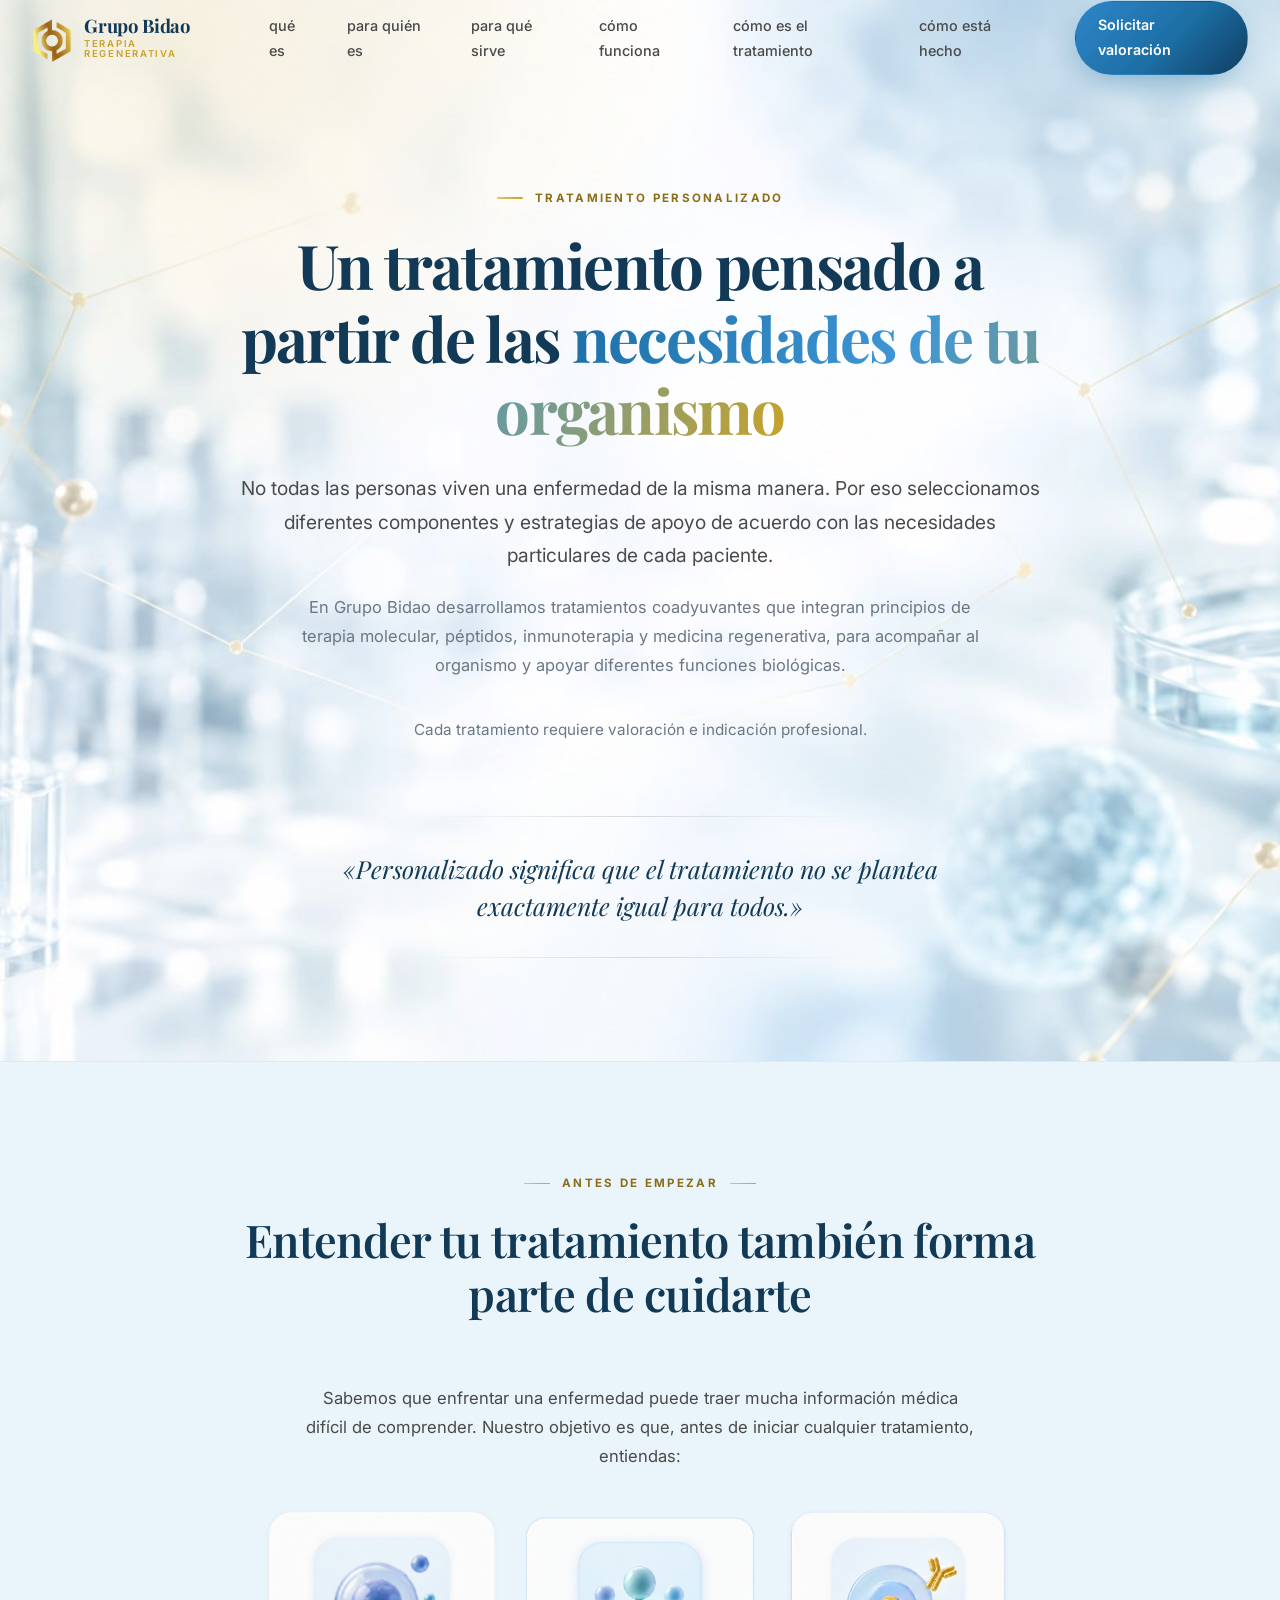
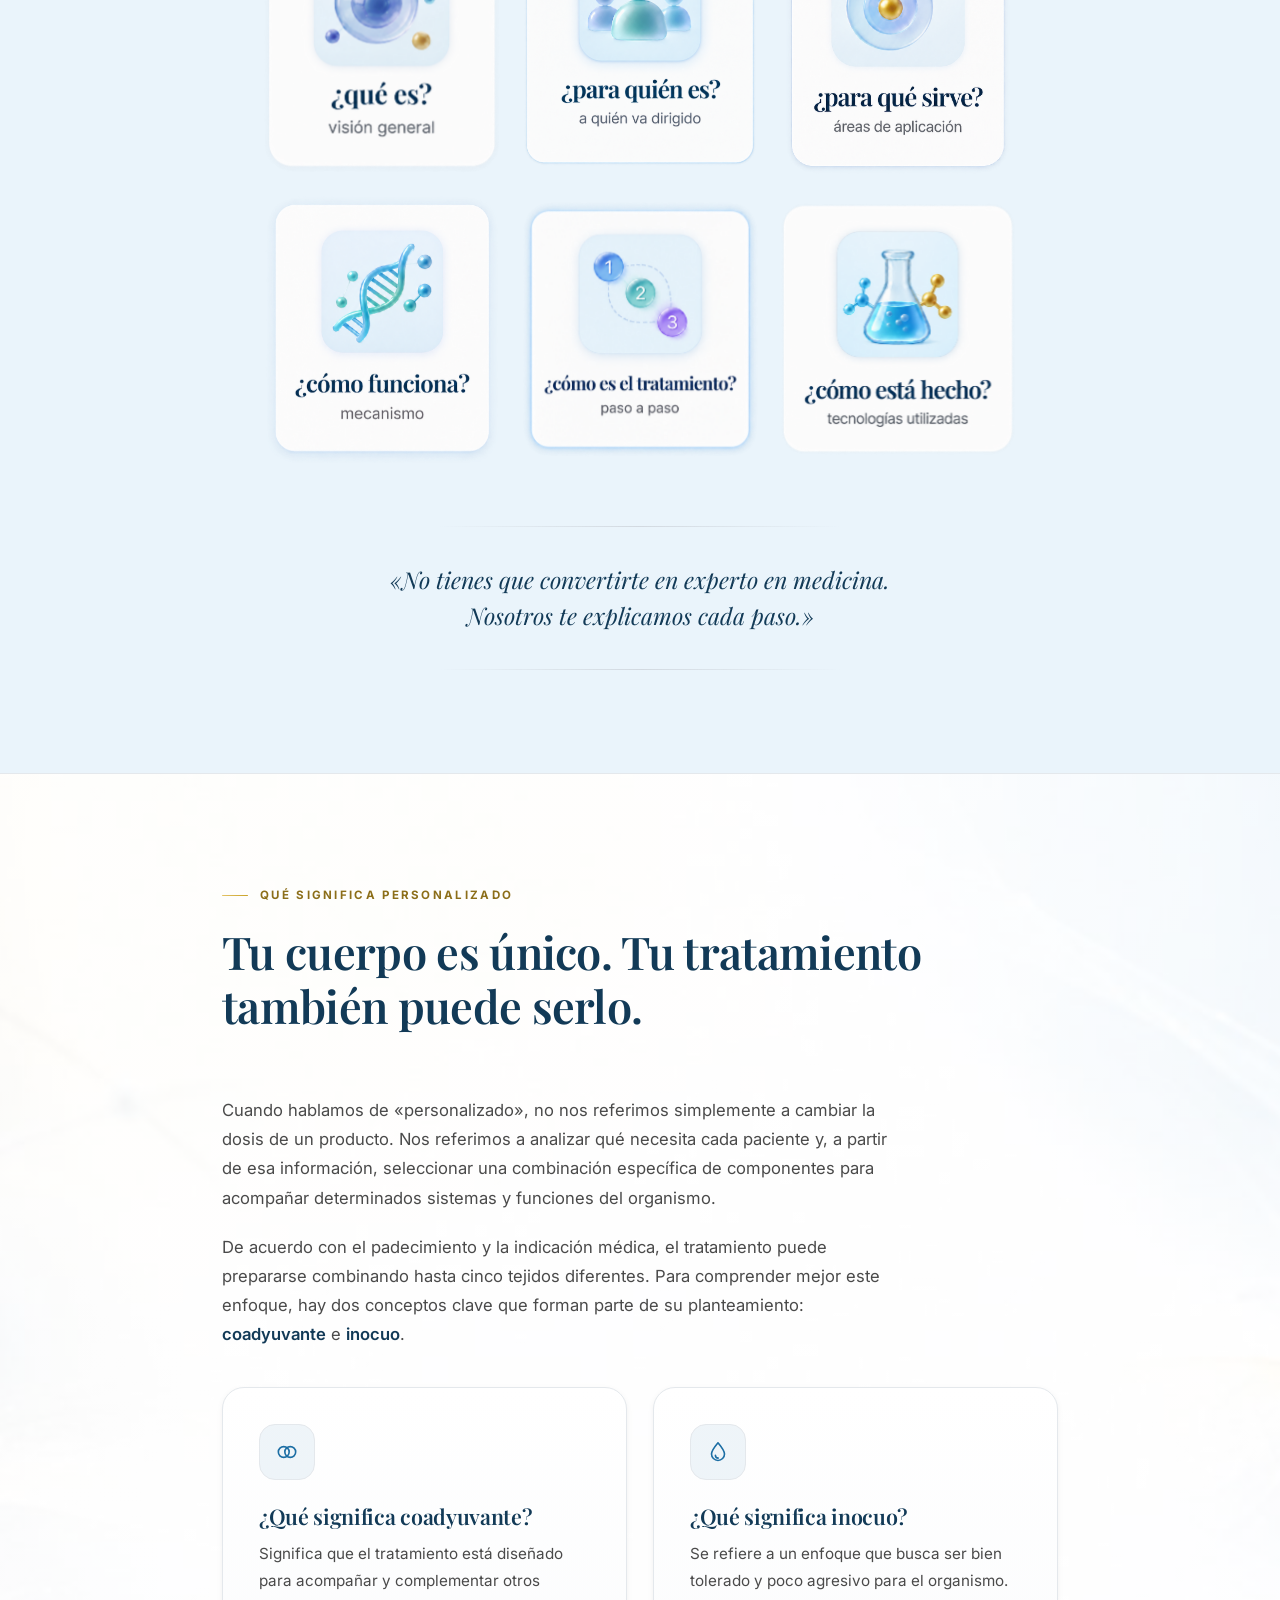
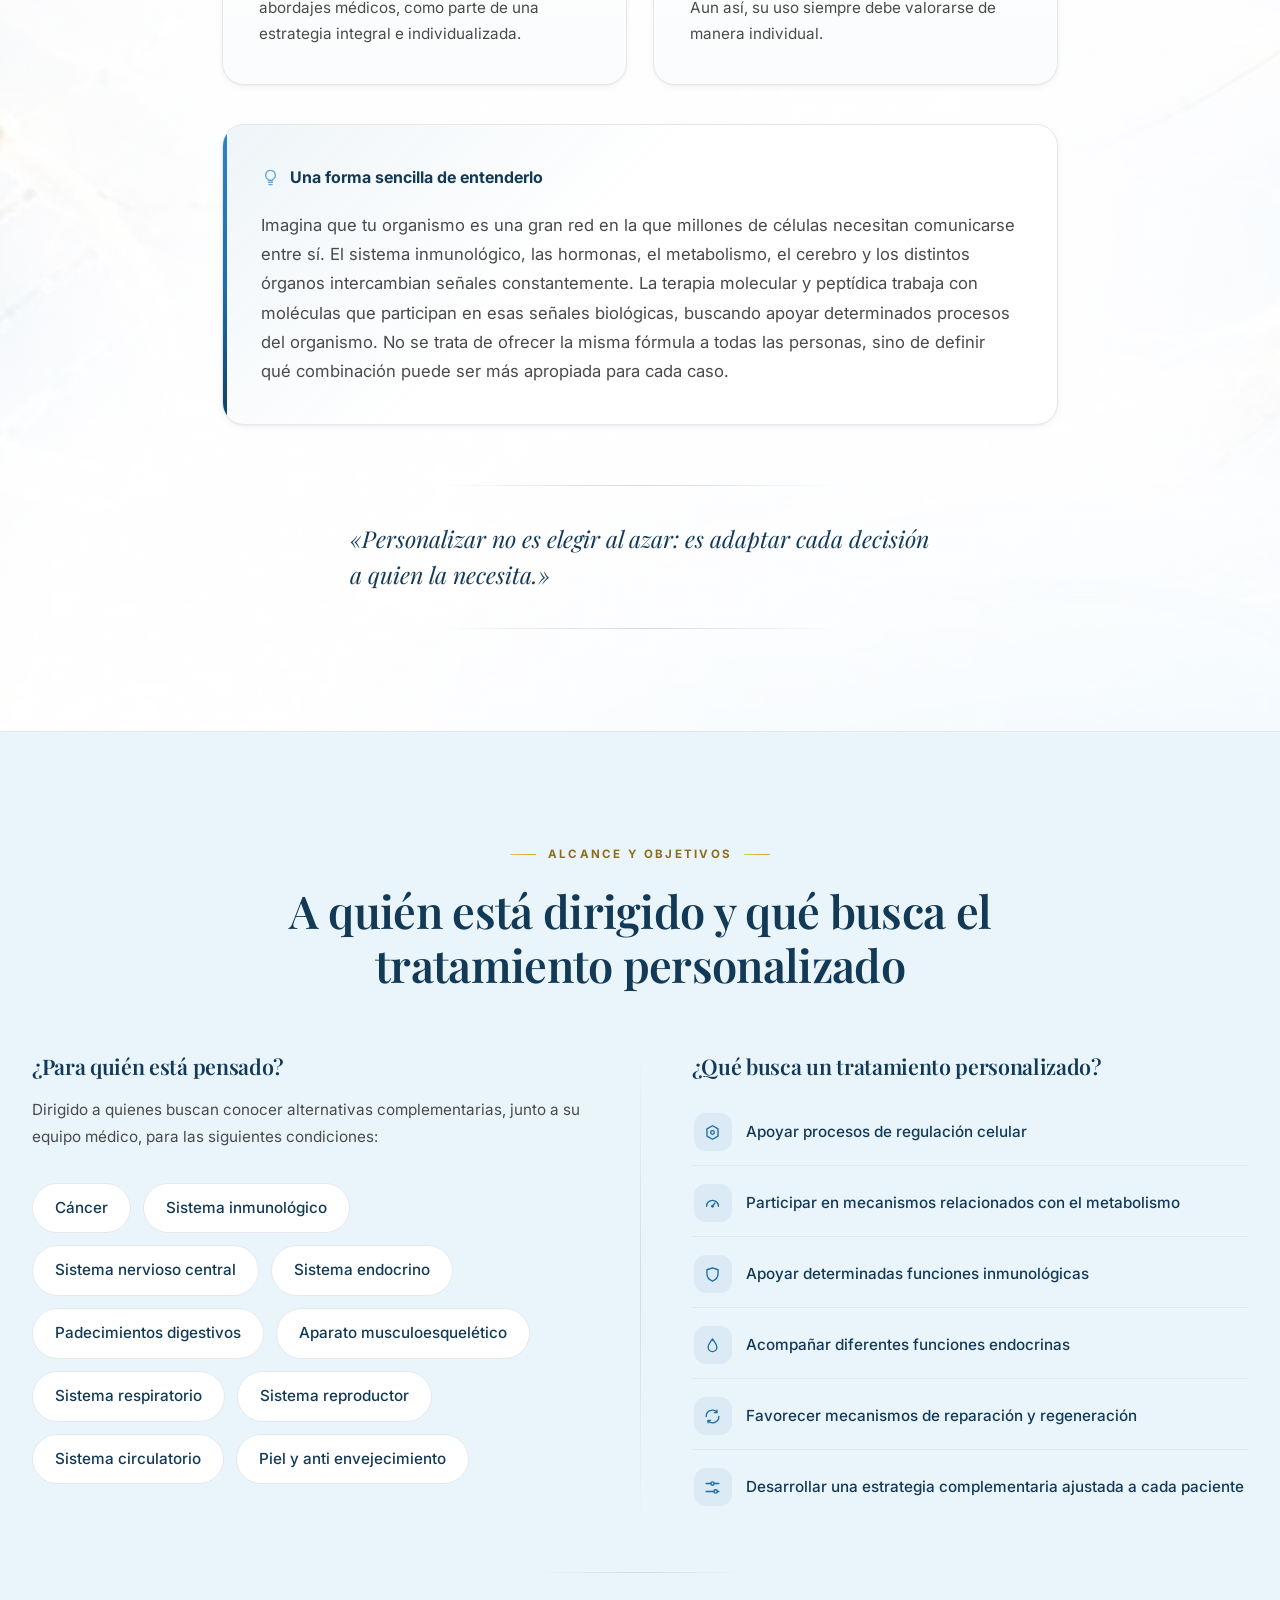
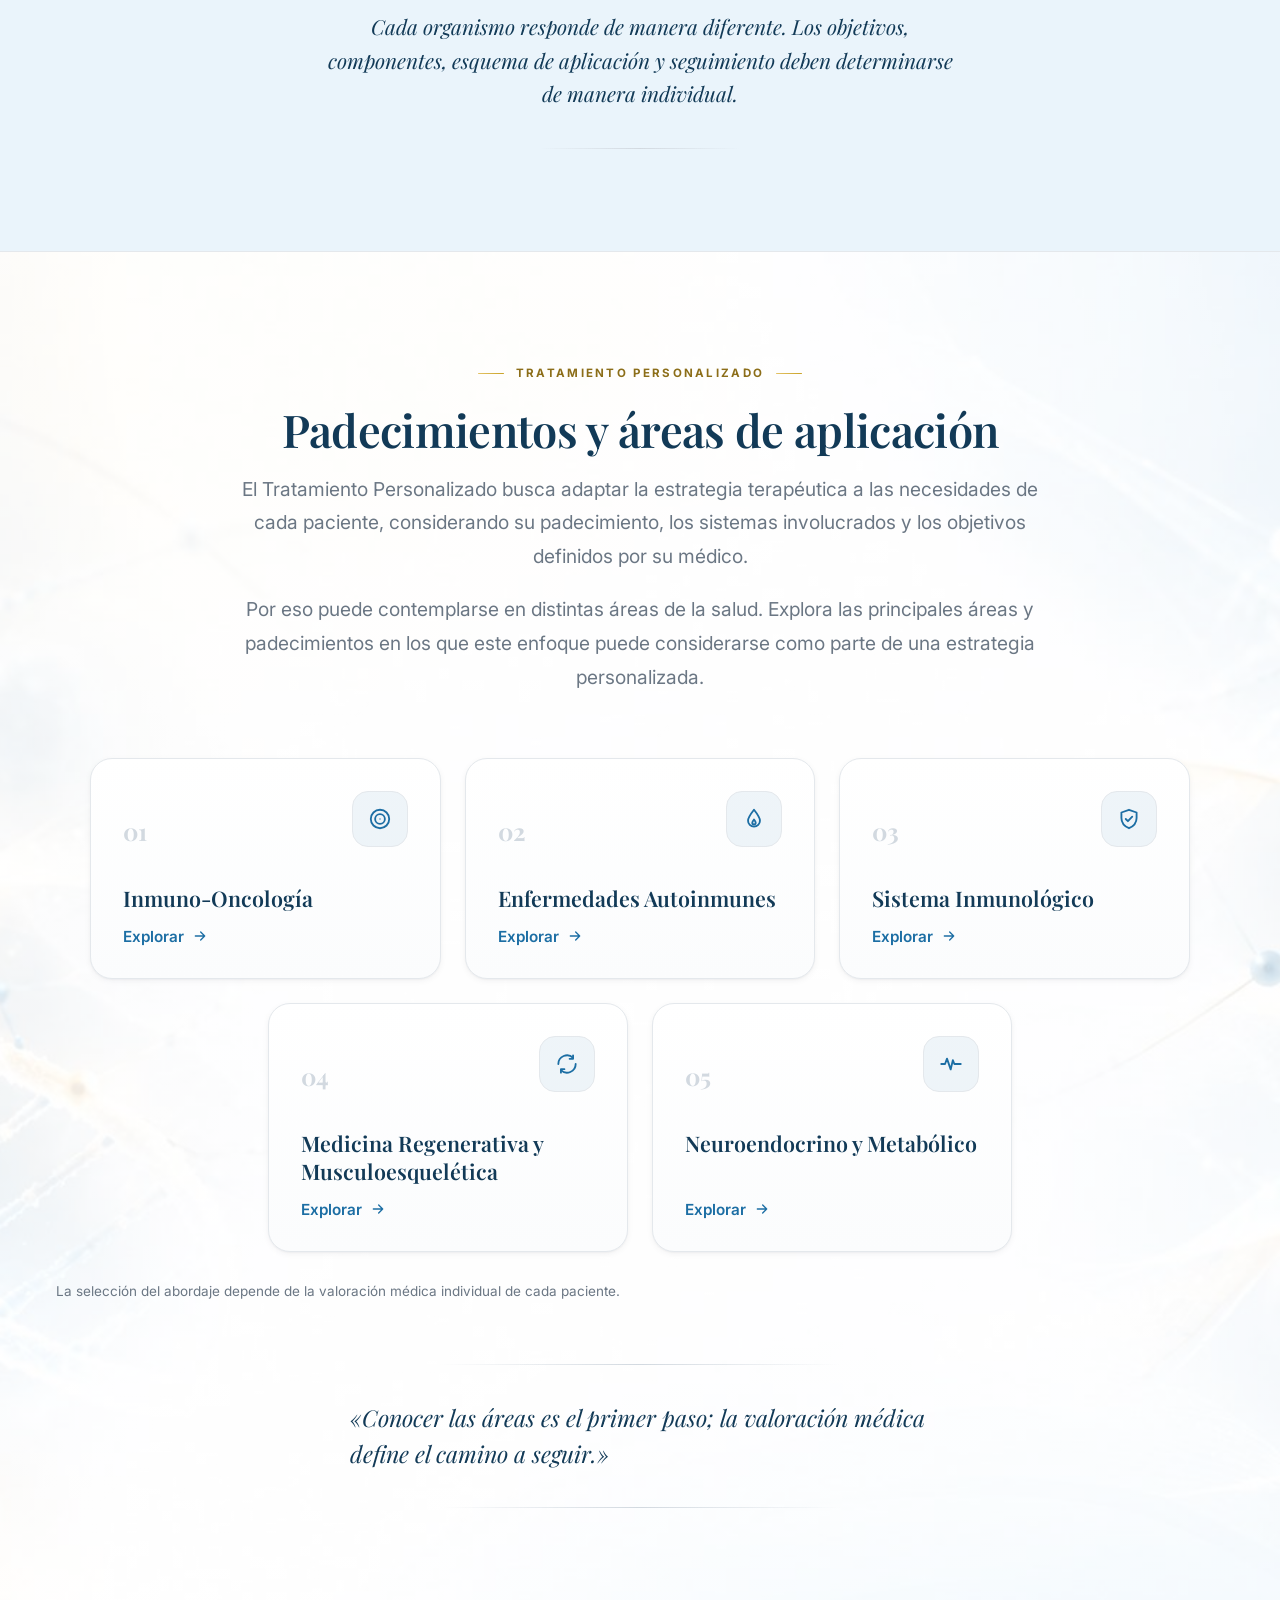
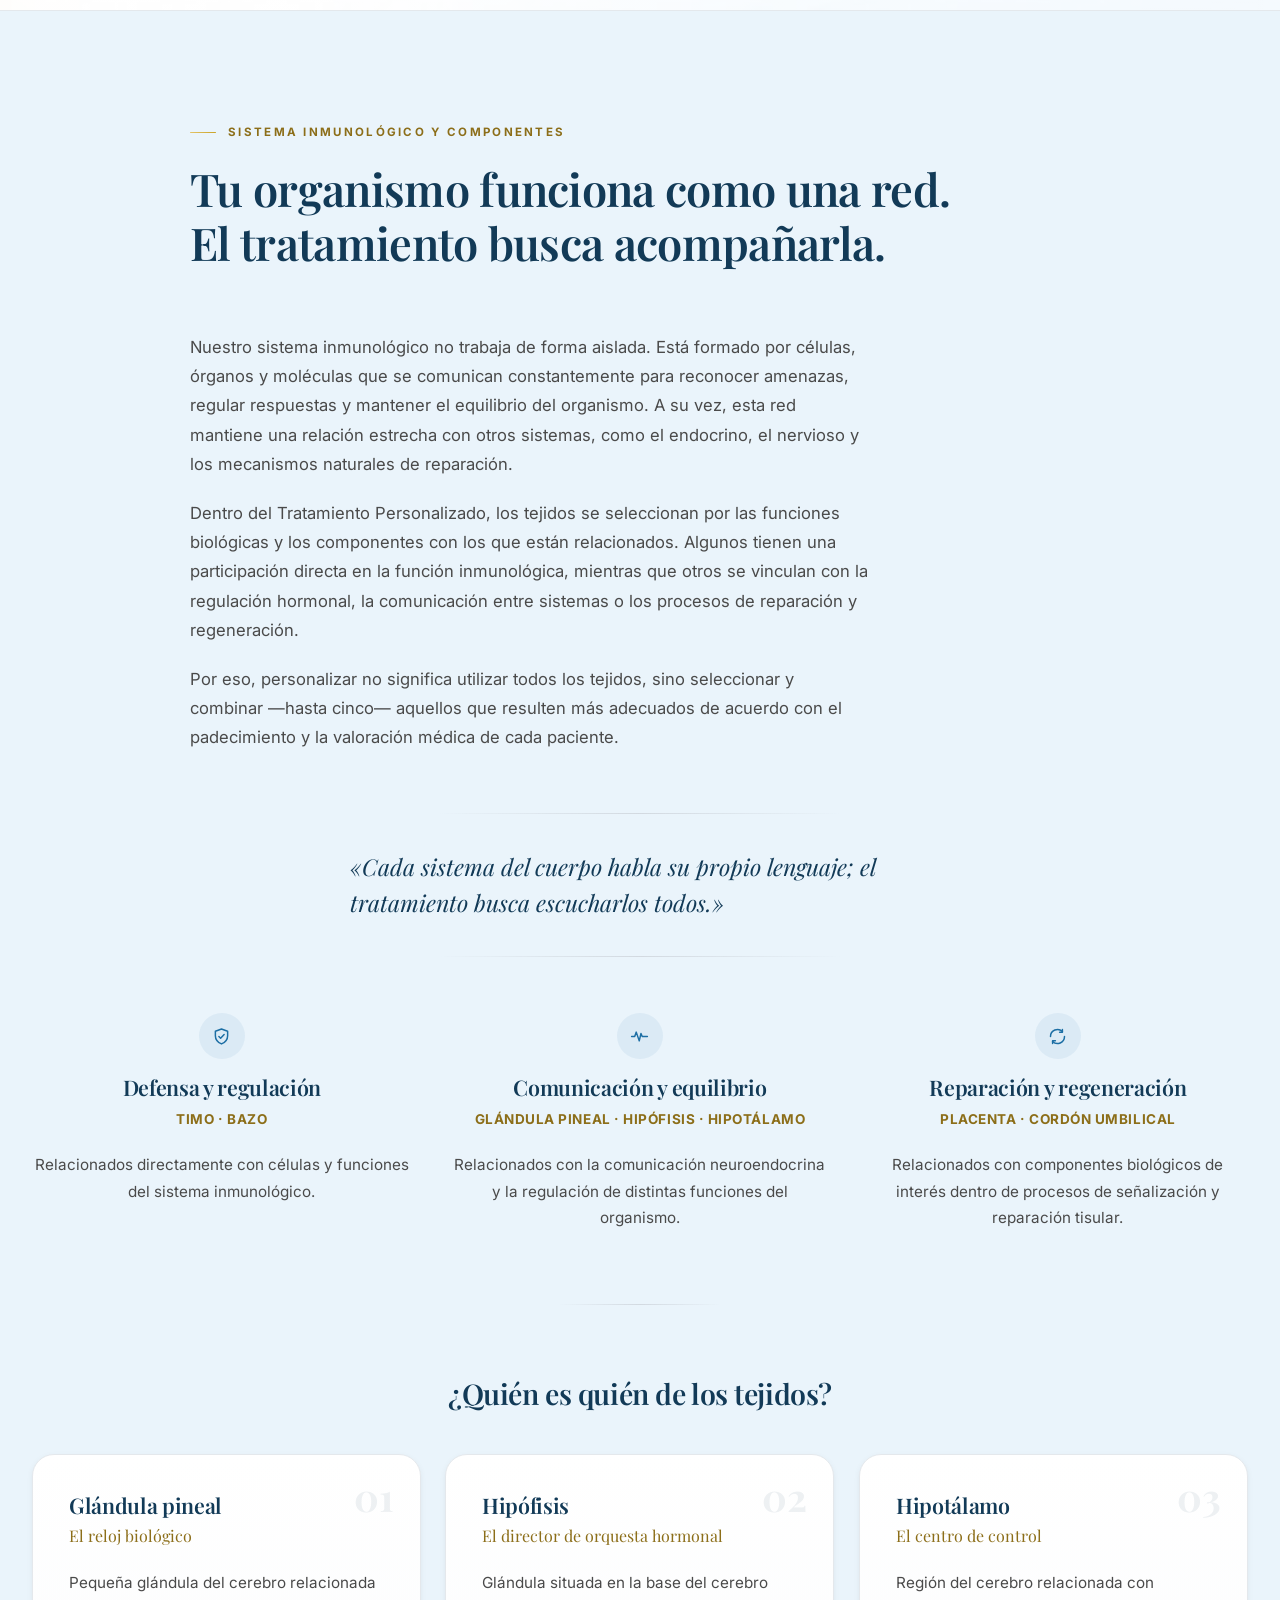
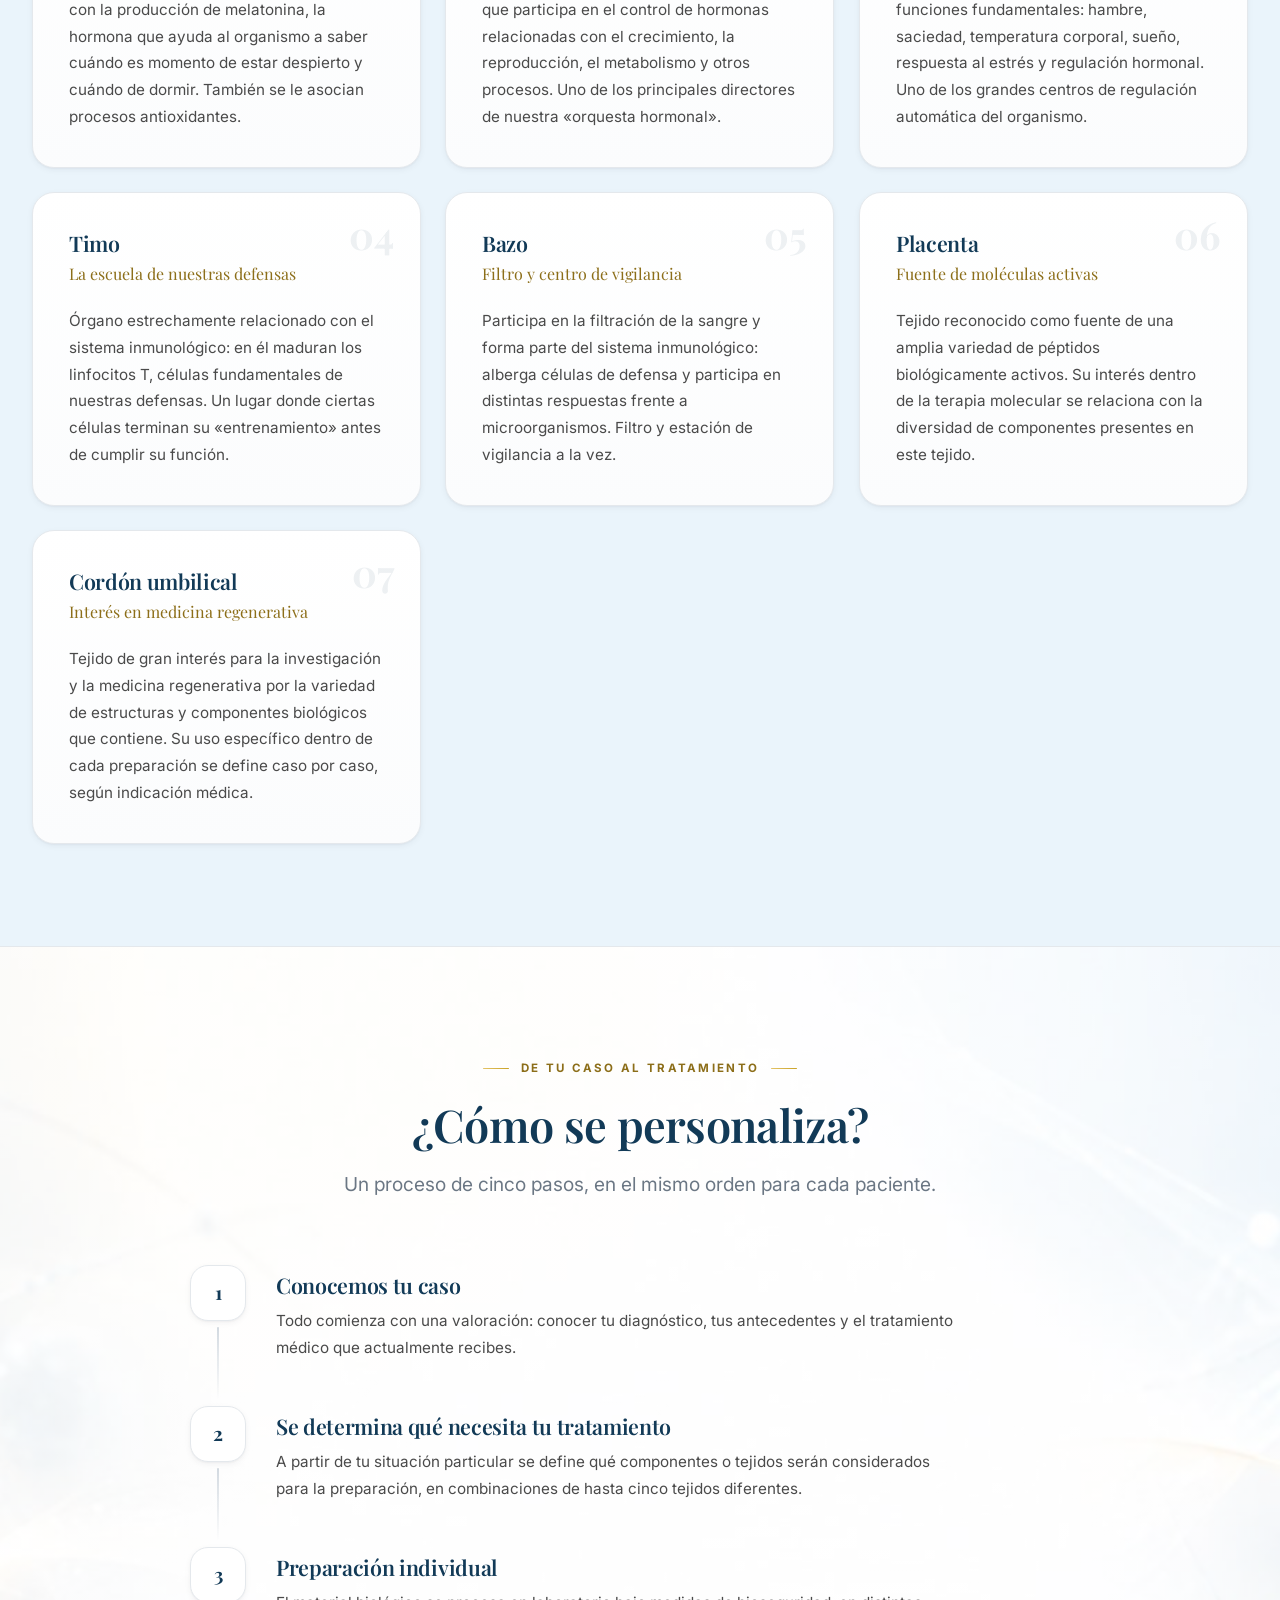
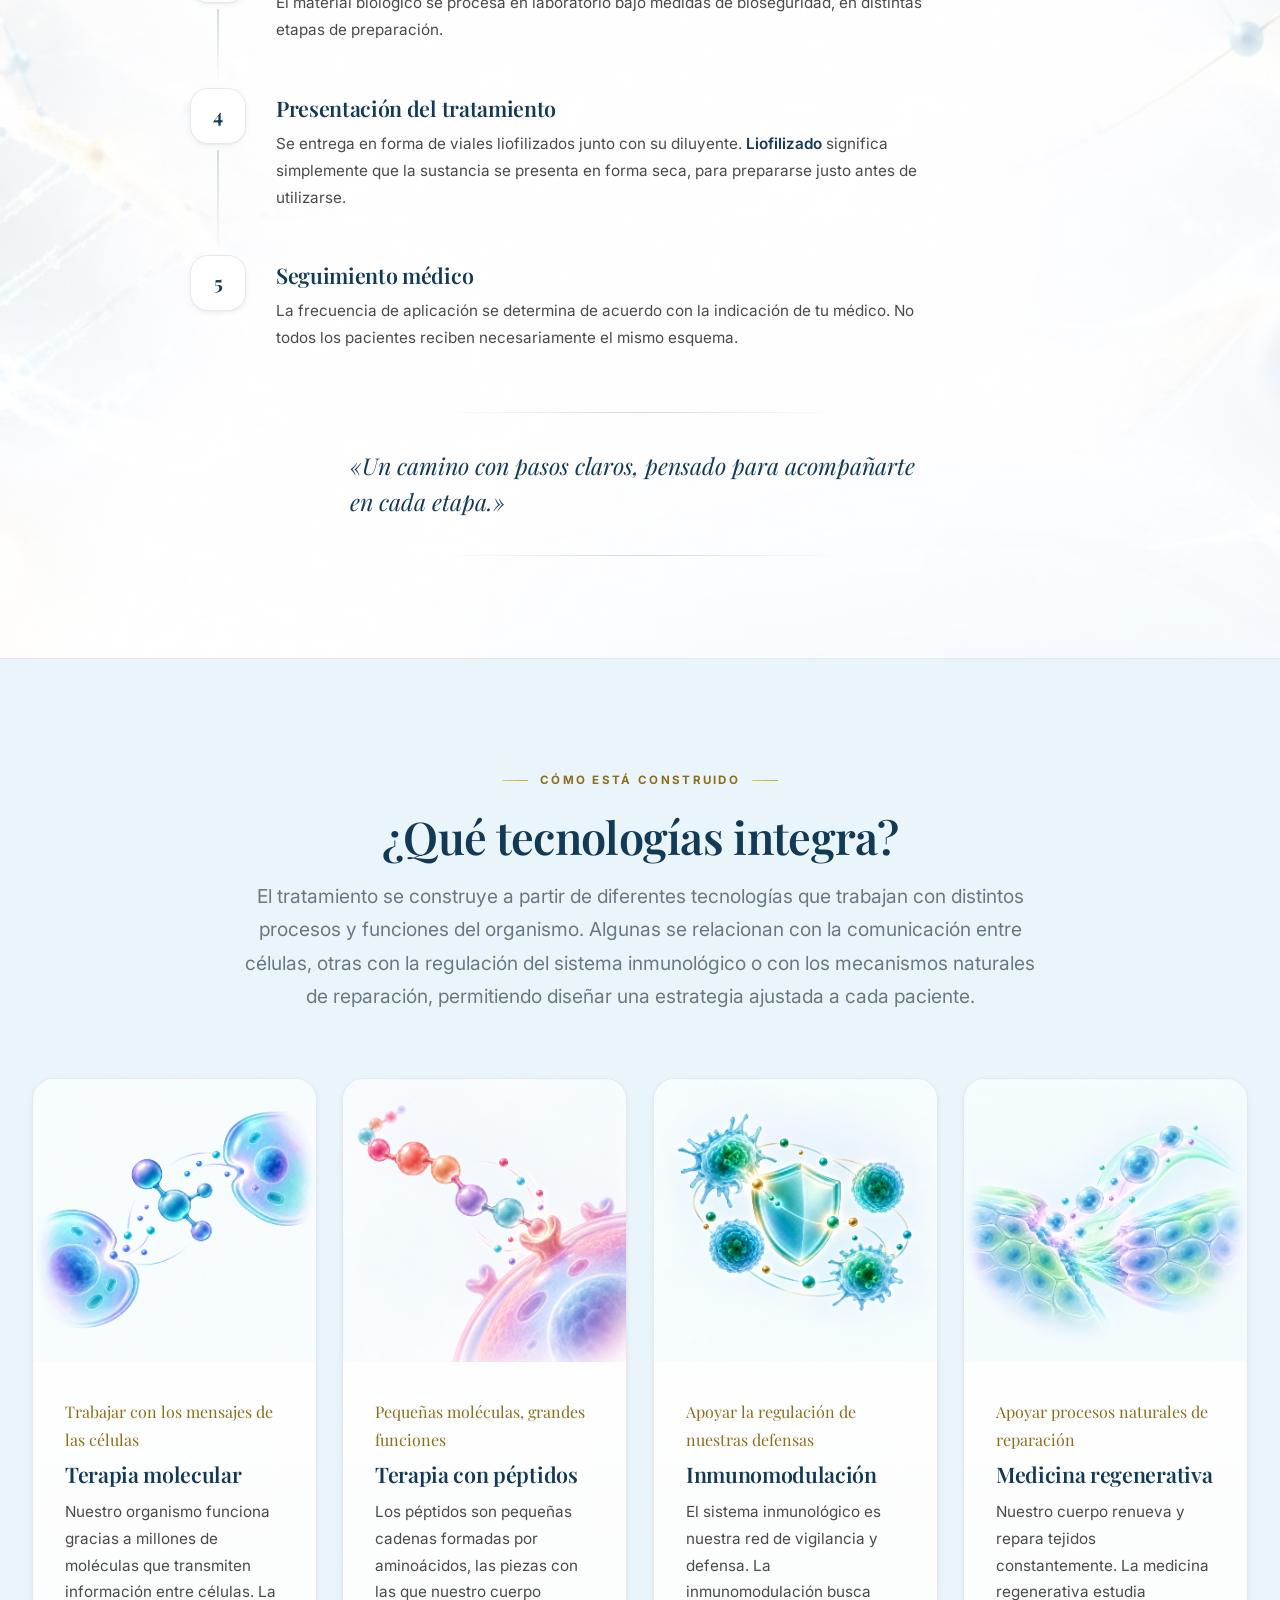
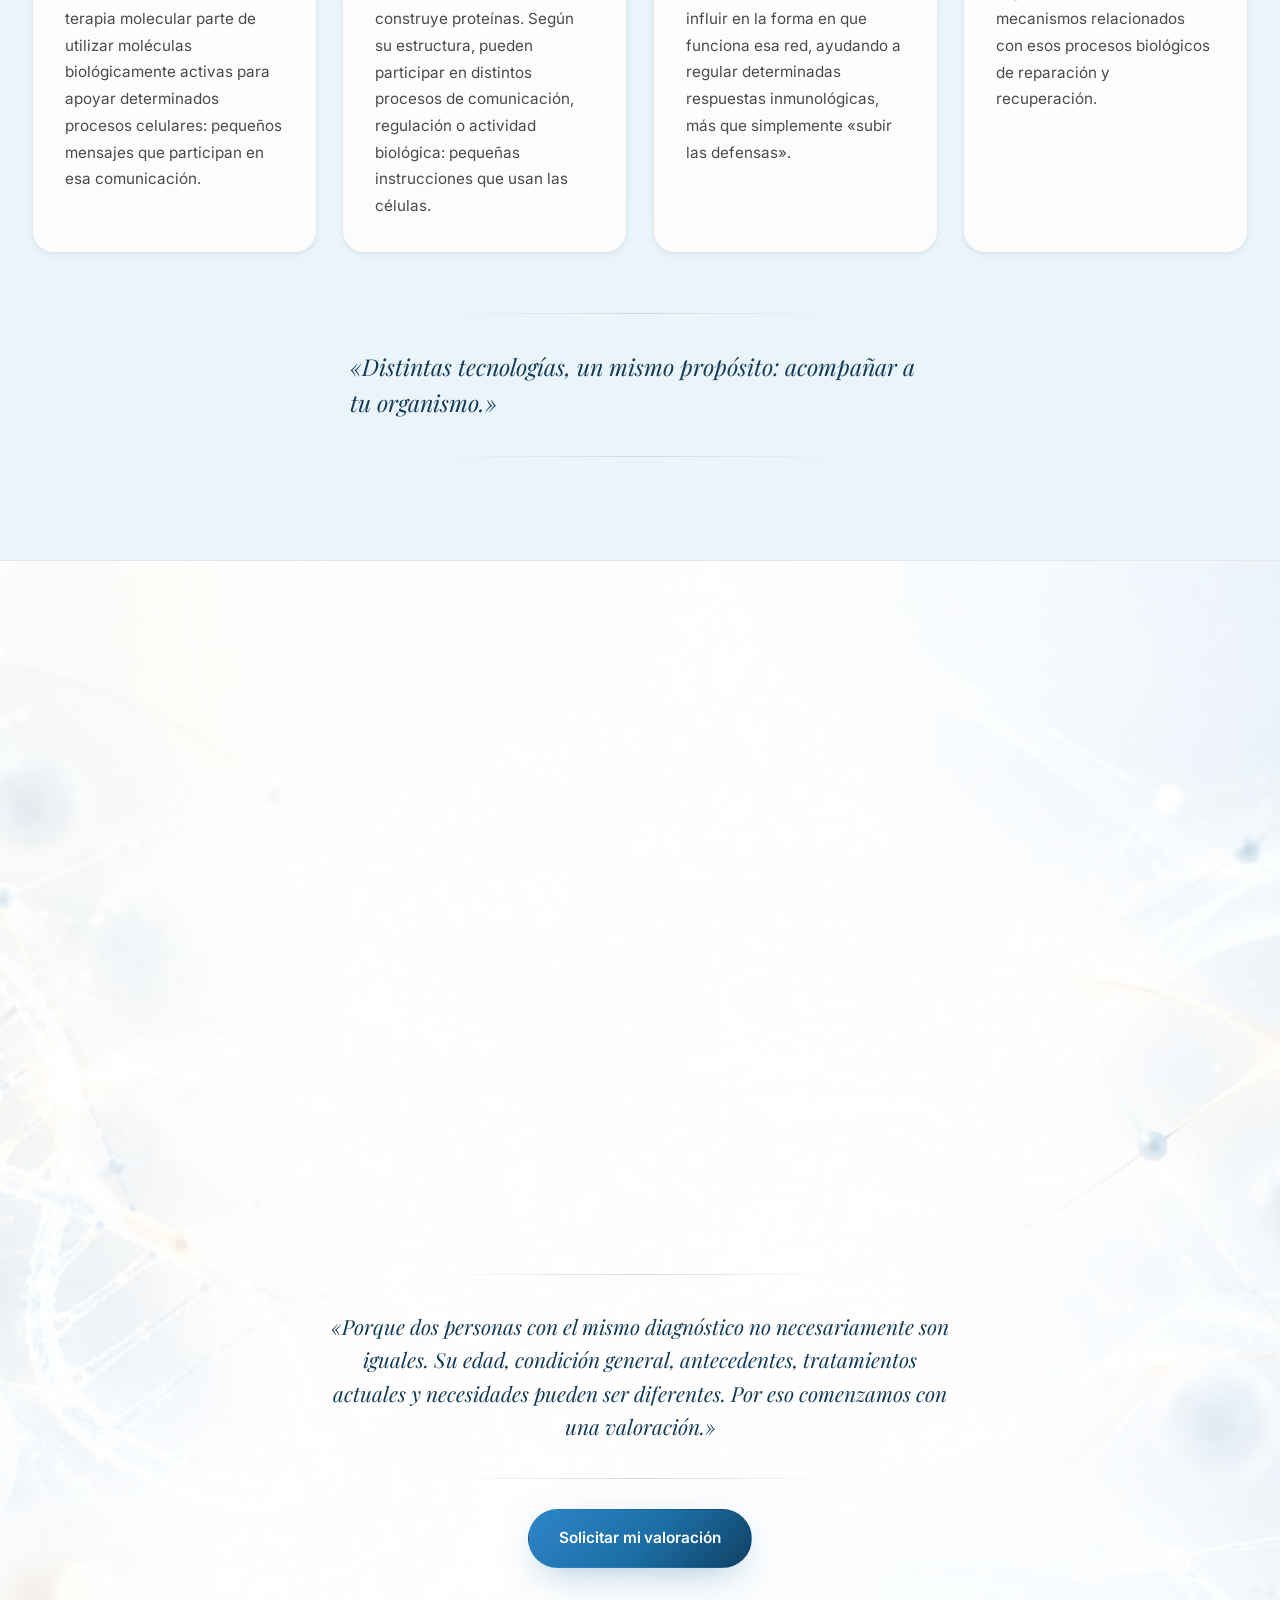
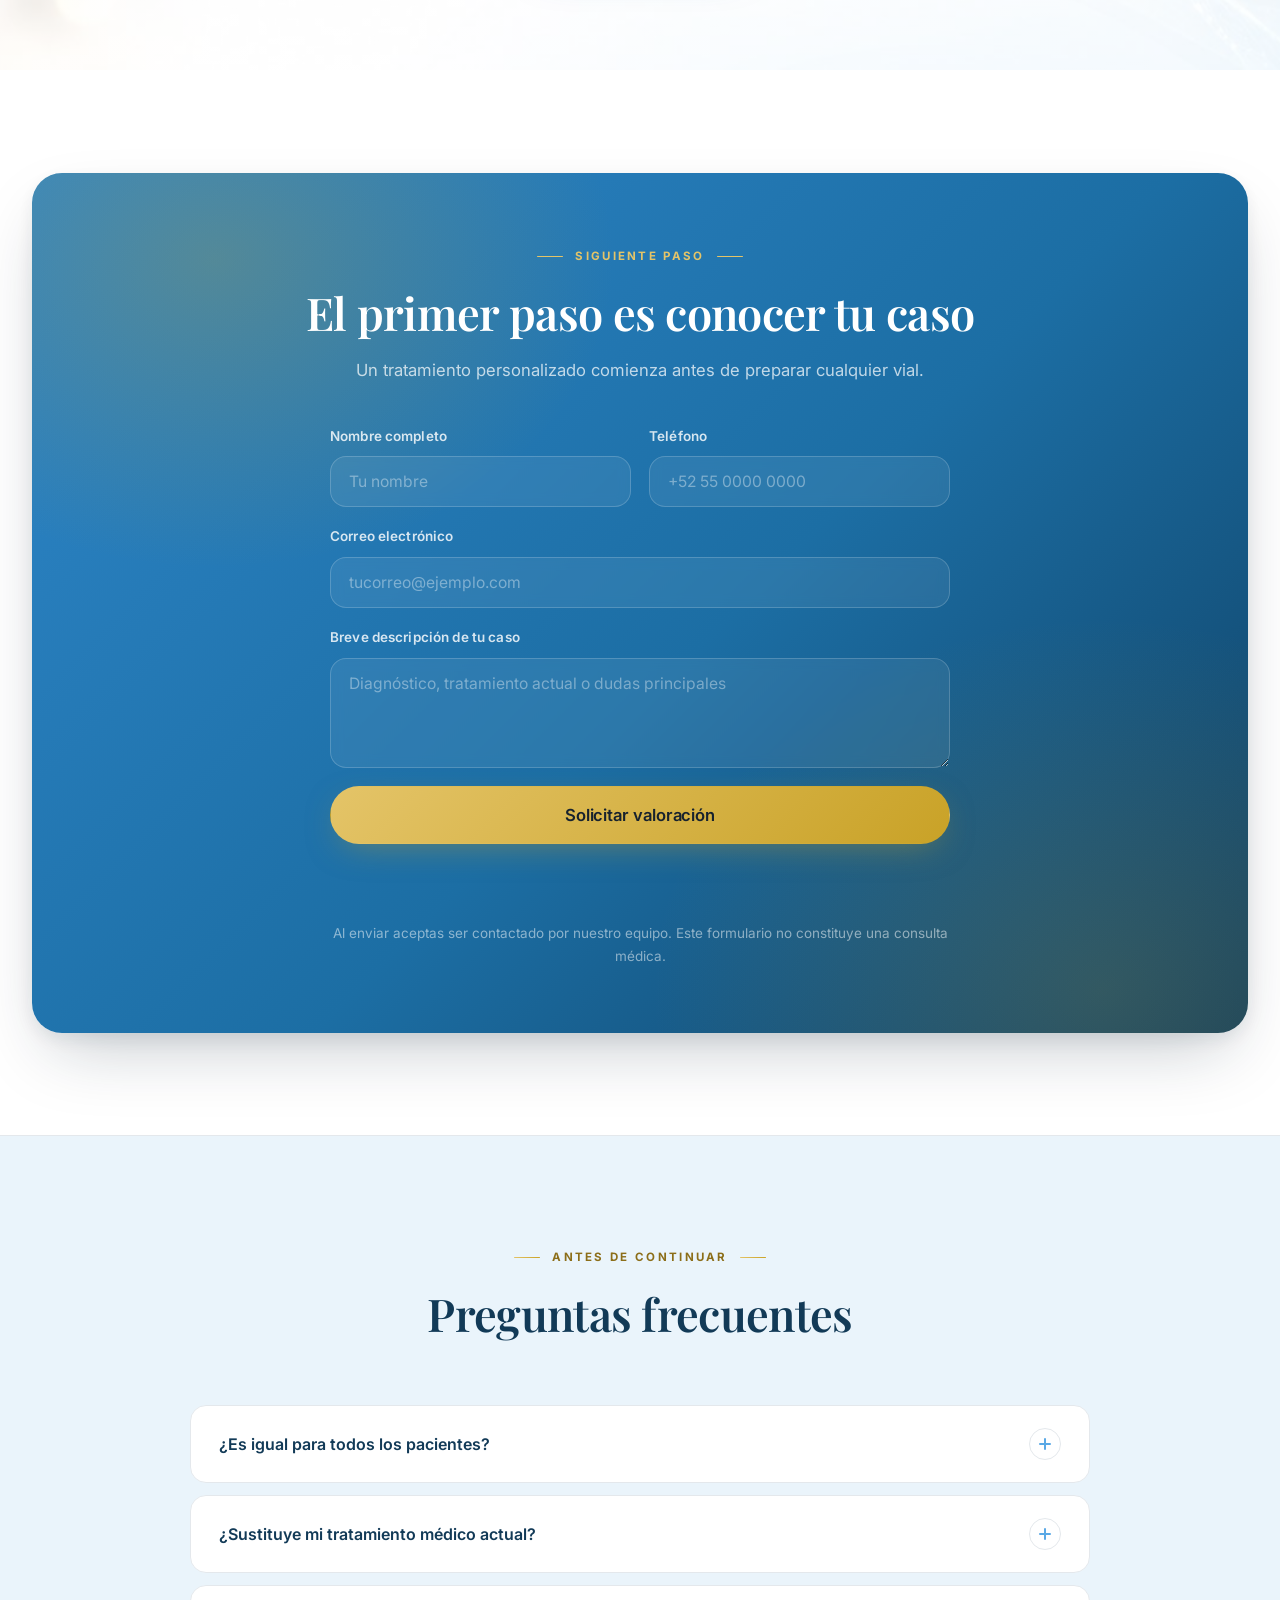
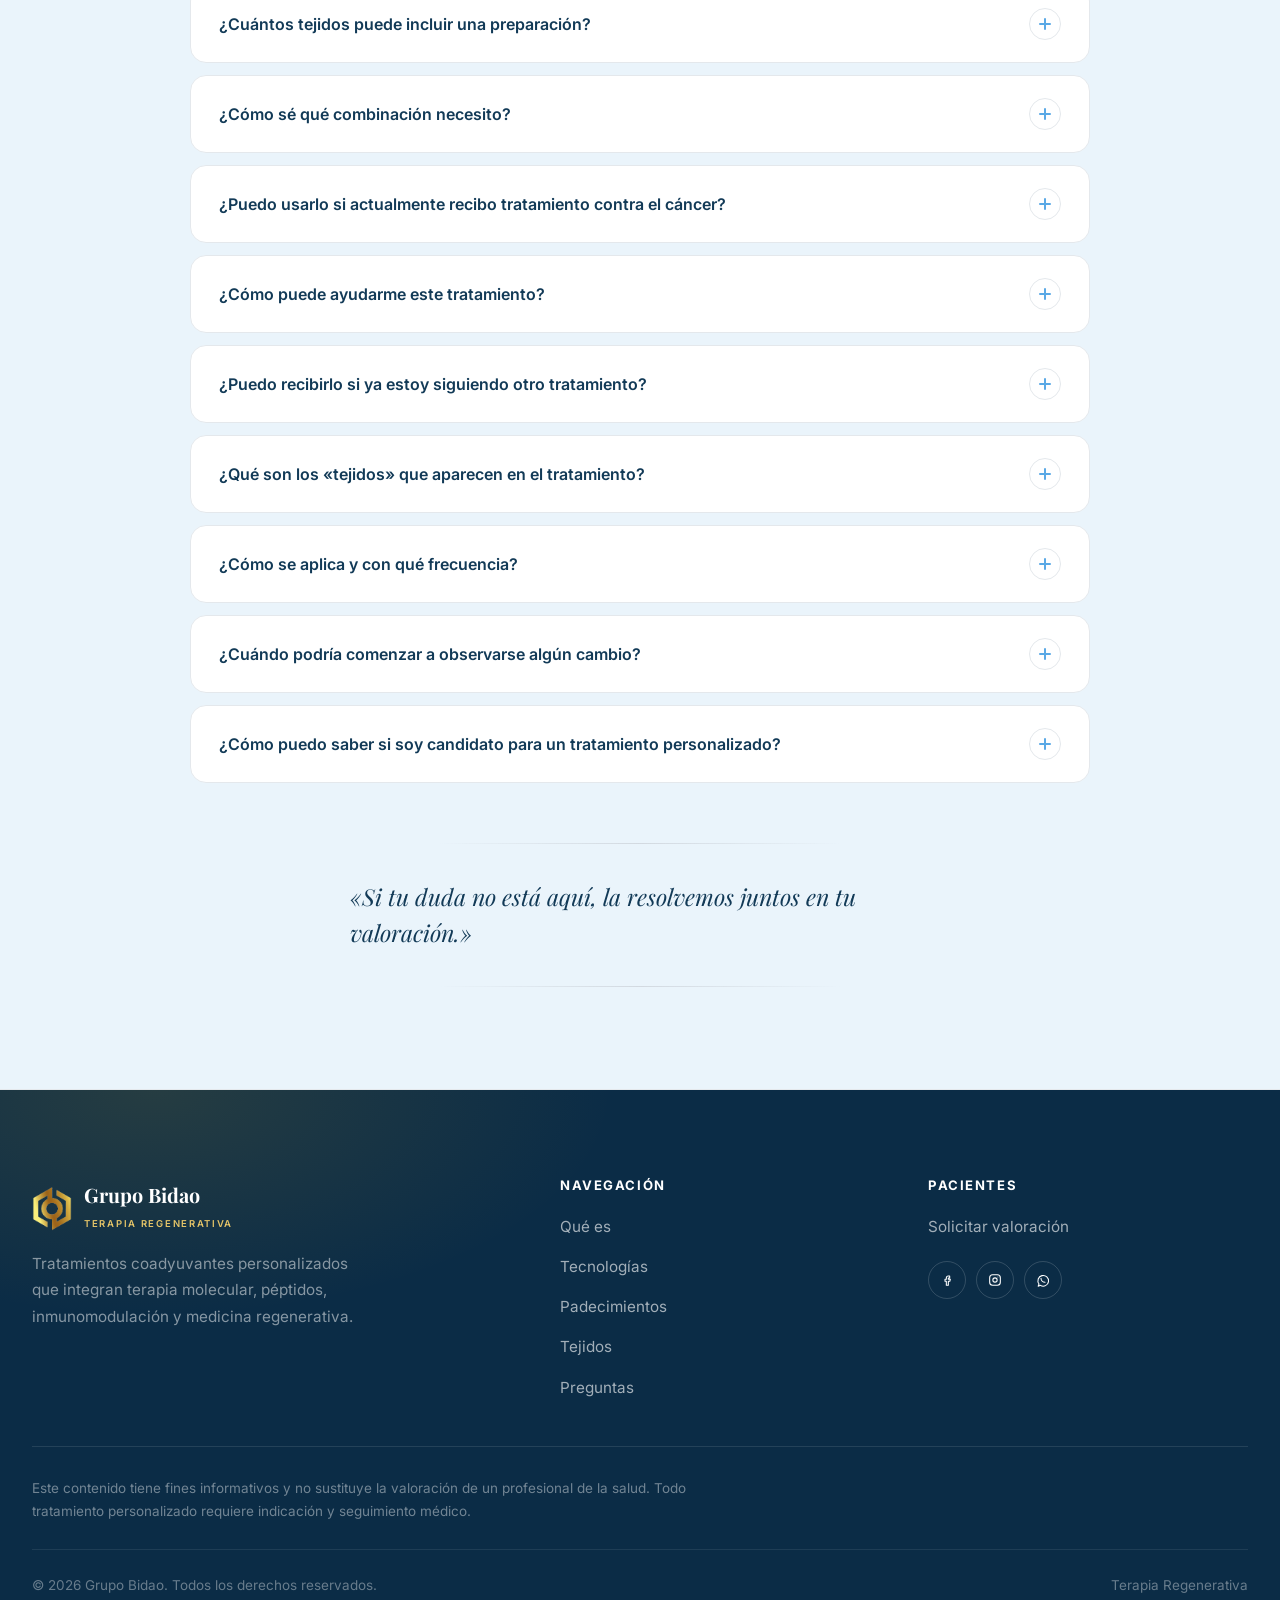
==== index.html @ 885f2cbb "Initial commit: sitio Grupo Bidao - Terapia Regenerativa Co-Authored-By: Claude Sonnet 5 <noreply@an" ====
<!DOCTYPE html>
<html lang="es">
<head>
<meta charset="UTF-8">
<meta name="viewport" content="width=device-width, initial-scale=1.0">
<title>Tratamiento Personalizado | Grupo Bidao — Terapia Regenerativa</title>
<meta name="description" content="Conoce qué es un tratamiento personalizado en Grupo Bidao: terapia molecular, péptidos, inmunomodulación y medicina regenerativa, adaptados a las necesidades de cada paciente.">
<meta name="theme-color" content="#FFFFFF">
<link rel="preconnect" href="https://fonts.googleapis.com">
<link rel="preconnect" href="https://fonts.gstatic.com" crossorigin>
<link rel="stylesheet" href="css/styles.css">
<script>document.documentElement.classList.add('js');</script>
</head>
<body>

<a class="skip-link" href="#main">Saltar al contenido</a>

<header class="site-header" id="site-header">
  <div class="header-inner">
    <a href="index.html" class="logo" aria-label="Grupo Bidao, inicio">
      <span class="logo-mark" aria-hidden="true">
        <img src="assets/img/logo-icon.png" alt="">
      </span>
      <span class="logo-text">
        <span class="logo-name">Grupo Bidao</span>
        <span class="logo-sub">Terapia Regenerativa</span>
      </span>
    </a>

    <nav class="main-nav" aria-label="Navegación principal">
      <a href="#que-es">qué es</a>
      <a href="#objetivos">para quién es</a>
      <a href="#padecimientos">para qué sirve</a>
      <a href="#tejidos">cómo funciona</a>
      <a href="#proceso">cómo es el tratamiento</a>
      <a href="#tecnologias">cómo está hecho</a>
    </nav>

    <div class="header-actions">
      <a href="#cta-final" class="btn btn-primary btn-sm">Solicitar valoración</a>
      <button class="icon-btn nav-toggle" id="nav-toggle" aria-label="Abrir menú" aria-expanded="false" aria-controls="mobile-nav">
        <svg viewBox="0 0 24 24" fill="none" stroke="currentColor" stroke-width="1.8" stroke-linecap="round" aria-hidden="true"><path d="M4 7h16M4 12h16M4 17h16"/></svg>
      </button>
    </div>
  </div>
  <div class="scroll-progress" id="scroll-progress"></div>
</header>

<nav class="mobile-nav" id="mobile-nav" aria-label="Navegación móvil">
  <a href="#que-es">qué es <svg viewBox="0 0 24 24" fill="none" stroke="currentColor" stroke-width="2" stroke-linecap="round" stroke-linejoin="round" aria-hidden="true"><path d="M9 6l6 6-6 6"/></svg></a>
  <a href="#objetivos">para quién es <svg viewBox="0 0 24 24" fill="none" stroke="currentColor" stroke-width="2" stroke-linecap="round" stroke-linejoin="round" aria-hidden="true"><path d="M9 6l6 6-6 6"/></svg></a>
  <a href="#padecimientos">para qué sirve <svg viewBox="0 0 24 24" fill="none" stroke="currentColor" stroke-width="2" stroke-linecap="round" stroke-linejoin="round" aria-hidden="true"><path d="M9 6l6 6-6 6"/></svg></a>
  <a href="#tejidos">cómo funciona <svg viewBox="0 0 24 24" fill="none" stroke="currentColor" stroke-width="2" stroke-linecap="round" stroke-linejoin="round" aria-hidden="true"><path d="M9 6l6 6-6 6"/></svg></a>
  <a href="#proceso">cómo es el tratamiento <svg viewBox="0 0 24 24" fill="none" stroke="currentColor" stroke-width="2" stroke-linecap="round" stroke-linejoin="round" aria-hidden="true"><path d="M9 6l6 6-6 6"/></svg></a>
  <a href="#tecnologias">cómo está hecho <svg viewBox="0 0 24 24" fill="none" stroke="currentColor" stroke-width="2" stroke-linecap="round" stroke-linejoin="round" aria-hidden="true"><path d="M9 6l6 6-6 6"/></svg></a>
  <a href="#cta-final" class="btn btn-primary">Solicitar valoración</a>
</nav>

<main id="main">

  <!-- HERO -->
  <section class="hero">
    <div class="container hero-content" data-stagger>
      <span class="kicker reveal">Tratamiento Personalizado</span>
      <h1 class="reveal">Un tratamiento pensado a partir de las <span class="grad-text">necesidades de tu organismo</span></h1>
      <p class="lede reveal">No todas las personas viven una enfermedad de la misma manera. Por eso seleccionamos diferentes componentes y estrategias de apoyo de acuerdo con las necesidades particulares de cada paciente.</p>
      <p class="lede reveal">En Grupo Bidao desarrollamos tratamientos coadyuvantes que integran principios de terapia molecular, péptidos, inmunoterapia y medicina regenerativa, para acompañar al organismo y apoyar diferentes funciones biológicas.</p>

      <p class="hero-micro reveal">Cada tratamiento requiere valoración e indicación profesional.</p>

      <blockquote class="hero-quote reveal">
        <p>«Personalizado significa que el tratamiento no se plantea exactamente igual para todos.»</p>
      </blockquote>
    </div>
  </section>

  <!-- CIERRE EDUCATIVO -->
  <section class="section-alt">
    <div class="container-narrow" data-stagger>
      <div class="section-head center reveal">
        <span class="kicker">Antes de empezar</span>
        <h2>Entender tu tratamiento también forma parte de cuidarte</h2>
      </div>
      <p class="reveal" style="text-align:center;margin-left:auto;margin-right:auto;">Sabemos que enfrentar una enfermedad puede traer mucha información médica difícil de comprender. Nuestro objetivo es que, antes de iniciar cualquier tratamiento, entiendas:</p>
      <div class="grid-3 badge-images" data-stagger>
        <a class="reveal" href="#que-es"><img src="assets/img/01.queEs.png" alt="¿Qué es? Visión general"></a>
        <a class="reveal" href="#objetivos"><img src="assets/img/02.paraquienes.png" alt="¿Para quién es? A quién va dirigido"></a>
        <a class="reveal" href="#padecimientos"><img src="assets/img/03.paraQueSirve.png" alt="¿Para qué sirve? Áreas de aplicación"></a>
        <a class="reveal" href="#tejidos"><img src="assets/img/04.comoFunciona.png" alt="¿Cómo funciona? Mecanismo"></a>
        <a class="reveal" href="#proceso"><img src="assets/img/05.comoEsElTratamiento.png" alt="¿Cómo es el tratamiento? Paso a paso"></a>
        <a class="reveal" href="#tecnologias"><img src="assets/img/06.comoEstaHecho.png" alt="¿Cómo está hecho? Tecnologías utilizadas"></a>
      </div>
      <p class="pull-quote reveal" style="text-align:center;">«No tienes que convertirte en experto en medicina. Nosotros te explicamos cada paso.»</p>
    </div>
  </section>

  <!-- QUÉ SIGNIFICA PERSONALIZADO -->
  <section id="que-es" class="section-bg">
    <div class="container-narrow" data-stagger>
      <div class="section-head reveal">
        <span class="kicker">Qué significa personalizado</span>
        <h2>Tu cuerpo es único. Tu tratamiento también puede serlo.</h2>
      </div>
      <div class="reveal">
        <p>Cuando hablamos de «personalizado», no nos referimos simplemente a cambiar la dosis de un producto. Nos referimos a analizar qué necesita cada paciente y, a partir de esa información, seleccionar una combinación específica de componentes para acompañar determinados sistemas y funciones del organismo.</p>
        <p>De acuerdo con el padecimiento y la indicación médica, el tratamiento puede prepararse combinando hasta cinco tejidos diferentes. Para comprender mejor este enfoque, hay dos conceptos clave que forman parte de su planteamiento: <strong>coadyuvante</strong> e <strong>inocuo</strong>.</p>
      </div>

      <div class="grid-2" data-stagger>
        <article class="card reveal">
          <div class="icon-wrap">
            <svg viewBox="0 0 24 24" fill="none" stroke="currentColor" stroke-width="1.5" stroke-linecap="round" stroke-linejoin="round" aria-hidden="true"><circle cx="9" cy="12" r="5"/><circle cx="15" cy="12" r="5"/></svg>
          </div>
          <h3 class="card-title">¿Qué significa coadyuvante?</h3>
          <p>Significa que el tratamiento está diseñado para acompañar y complementar otros abordajes médicos, como parte de una estrategia integral e individualizada.</p>
        </article>

        <article class="card reveal">
          <div class="icon-wrap">
            <svg viewBox="0 0 24 24" fill="none" stroke="currentColor" stroke-width="1.5" stroke-linecap="round" stroke-linejoin="round" aria-hidden="true"><path d="M12 3.5c3.5 4.2 6 7.6 6 10.3a6 6 0 0 1-12 0c0-2.7 2.5-6.1 6-10.3z"/><path d="M9.6 15a2.6 2.6 0 0 0 2.6 2.6"/></svg>
          </div>
          <h3 class="card-title">¿Qué significa inocuo?</h3>
          <p>Se refiere a un enfoque que busca ser bien tolerado y poco agresivo para el organismo. Aun así, su uso siempre debe valorarse de manera individual.</p>
        </article>
      </div>

      <div class="callout reveal">
        <p class="callout-label">
          <svg viewBox="0 0 24 24" fill="none" stroke="currentColor" stroke-width="1.7" stroke-linecap="round" stroke-linejoin="round" aria-hidden="true"><path d="M9.5 18h5M10 21h4"/><path d="M12 3a6 6 0 0 0-3.5 10.9c.5.4.8 1 .9 1.6h5.2c.1-.6.4-1.2.9-1.6A6 6 0 0 0 12 3z"/></svg>
          Una forma sencilla de entenderlo
        </p>
        <p>Imagina que tu organismo es una gran red en la que millones de células necesitan comunicarse entre sí. El sistema inmunológico, las hormonas, el metabolismo, el cerebro y los distintos órganos intercambian señales constantemente. La terapia molecular y peptídica trabaja con moléculas que participan en esas señales biológicas, buscando apoyar determinados procesos del organismo. No se trata de ofrecer la misma fórmula a todas las personas, sino de definir qué combinación puede ser más apropiada para cada caso.</p>
      </div>
      <p class="pull-quote reveal">«Personalizar no es elegir al azar: es adaptar cada decisión a quien la necesita.»</p>
    </div>
  </section>

  <!-- PARA QUIÉN Y OBJETIVOS -->
  <section id="objetivos" class="section-alt">
    <div class="container" data-stagger>
      <div class="section-head center reveal">
        <span class="kicker">Alcance y objetivos</span>
        <h2>A quién está dirigido y qué busca el tratamiento personalizado</h2>
      </div>
      <div class="split-panel reveal">
        <div class="split-col">
          <h3 class="split-col-title">¿Para quién está pensado?</h3>
          <p>Dirigido a quienes buscan conocer alternativas complementarias, junto a su equipo médico, para las siguientes condiciones:</p>
          <ul class="pills">
            <li class="pill">Cáncer</li>
            <li class="pill">Sistema inmunológico</li>
            <li class="pill">Sistema nervioso central</li>
            <li class="pill">Sistema endocrino</li>
            <li class="pill">Padecimientos digestivos</li>
            <li class="pill">Aparato musculoesquelético</li>
            <li class="pill">Sistema respiratorio</li>
            <li class="pill">Sistema reproductor</li>
            <li class="pill">Sistema circulatorio</li>
            <li class="pill">Piel y anti envejecimiento</li>
          </ul>
        </div>
        <div class="split-divider" aria-hidden="true"></div>
        <div class="split-col">
          <h3 class="split-col-title">¿Qué busca un tratamiento personalizado?</h3>
          <ul class="objectives-list">
            <li class="objective-item">
              <span class="objective-icon"><svg viewBox="0 0 24 24" fill="none" stroke="currentColor" stroke-width="1.7" stroke-linecap="round" stroke-linejoin="round" aria-hidden="true"><path d="M12 3.5l7 4v9l-7 4-7-4v-9z"/><circle cx="12" cy="12" r="2.3"/></svg></span>
              <span>Apoyar procesos de regulación celular</span>
            </li>
            <li class="objective-item">
              <span class="objective-icon"><svg viewBox="0 0 24 24" fill="none" stroke="currentColor" stroke-width="1.7" stroke-linecap="round" stroke-linejoin="round" aria-hidden="true"><path d="M4.5 15.5a7.5 7.5 0 1 1 15 0"/><path d="M12 15.5l3.2-4.2"/><circle cx="12" cy="15.5" r="1"/></svg></span>
              <span>Participar en mecanismos relacionados con el metabolismo</span>
            </li>
            <li class="objective-item">
              <span class="objective-icon"><svg viewBox="0 0 24 24" fill="none" stroke="currentColor" stroke-width="1.7" stroke-linecap="round" stroke-linejoin="round" aria-hidden="true"><path d="M12 3.5l7 2.5v5c0 4.5-3 7.7-7 9.5-4-1.8-7-5-7-9.5V6z"/></svg></span>
              <span>Apoyar determinadas funciones inmunológicas</span>
            </li>
            <li class="objective-item">
              <span class="objective-icon"><svg viewBox="0 0 24 24" fill="none" stroke="currentColor" stroke-width="1.7" stroke-linecap="round" stroke-linejoin="round" aria-hidden="true"><path d="M12 3.8c-2.8 3.7-5.5 7.2-5.5 10.4a5.5 5.5 0 0 0 11 0c0-3.2-2.7-6.7-5.5-10.4z"/></svg></span>
              <span>Acompañar diferentes funciones endocrinas</span>
            </li>
            <li class="objective-item">
              <span class="objective-icon"><svg viewBox="0 0 24 24" fill="none" stroke="currentColor" stroke-width="1.7" stroke-linecap="round" stroke-linejoin="round" aria-hidden="true"><path d="M4 12a8 8 0 0 1 13.6-5.7M20 12a8 8 0 0 1-13.6 5.7"/><path d="M17.6 4v3.2h-3.2M6.4 20v-3.2h3.2"/></svg></span>
              <span>Favorecer mecanismos de reparación y regeneración</span>
            </li>
            <li class="objective-item">
              <span class="objective-icon"><svg viewBox="0 0 24 24" fill="none" stroke="currentColor" stroke-width="1.7" stroke-linecap="round" stroke-linejoin="round" aria-hidden="true"><path d="M4 7h6M14 7h6M4 17h10M18 17h2"/><circle cx="12" cy="7" r="2.2"/><circle cx="16" cy="17" r="2.2"/></svg></span>
              <span>Desarrollar una estrategia complementaria ajustada a cada paciente</span>
            </li>
          </ul>
        </div>
      </div>
      <p class="section-closer reveal">Cada organismo responde de manera diferente. Los objetivos, componentes, esquema de aplicación y seguimiento deben determinarse de manera individual.</p>
    </div>
  </section>

  <!-- PADECIMIENTOS -->
  <section id="padecimientos" class="section-bg">
    <div class="container" data-stagger>
      <div class="section-head center reveal">
        <span class="kicker">Tratamiento personalizado</span>
        <h2>Padecimientos y áreas de aplicación</h2>
        <p class="section-sub">El Tratamiento Personalizado busca adaptar la estrategia terapéutica a las necesidades de cada paciente, considerando su padecimiento, los sistemas involucrados y los objetivos definidos por su médico.</p>
        <p class="section-sub">Por eso puede contemplarse en distintas áreas de la salud. Explora las principales áreas y padecimientos en los que este enfoque puede considerarse como parte de una estrategia personalizada.</p>
      </div>
      <div class="explorer reveal" id="explorer">
        <div class="explorer-panel" id="explorer-panel" tabindex="-1"></div>
      </div>
      <p class="explorer-note reveal">La selección del abordaje depende de la valoración médica individual de cada paciente.</p>
      <p class="pull-quote reveal">«Conocer las áreas es el primer paso; la valoración médica define el camino a seguir.»</p>
    </div>
  </section>

  <!-- SISTEMA INMUNOLÓGICO Y COMPONENTES -->
  <section id="tejidos" class="section-alt">
    <div class="container">
      <div class="section-head reveal">
        <span class="kicker">Sistema inmunológico y componentes</span>
        <h2>Tu organismo funciona como una red.<br>El tratamiento busca acompañarla.</h2>
      </div>
      <div class="text-narrow reveal">
        <p>Nuestro sistema inmunológico no trabaja de forma aislada. Está formado por células, órganos y moléculas que se comunican constantemente para reconocer amenazas, regular respuestas y mantener el equilibrio del organismo. A su vez, esta red mantiene una relación estrecha con otros sistemas, como el endocrino, el nervioso y los mecanismos naturales de reparación.</p>
        <p>Dentro del Tratamiento Personalizado, los tejidos se seleccionan por las funciones biológicas y los componentes con los que están relacionados. Algunos tienen una participación directa en la función inmunológica, mientras que otros se vinculan con la regulación hormonal, la comunicación entre sistemas o los procesos de reparación y regeneración.</p>
        <p>Por eso, personalizar no significa utilizar todos los tejidos, sino seleccionar y combinar —hasta cinco— aquellos que resulten más adecuados de acuerdo con el padecimiento y la valoración médica de cada paciente.</p>
      </div>
      <p class="pull-quote reveal">«Cada sistema del cuerpo habla su propio lenguaje; el tratamiento busca escucharlos todos.»</p>

      <div class="bridge-grid" data-stagger>
        <div class="bridge-item reveal">
          <div class="bridge-icon">
            <svg viewBox="0 0 24 24" fill="none" stroke="currentColor" stroke-width="1.7" stroke-linecap="round" stroke-linejoin="round" aria-hidden="true"><path d="M12 3.5l7 2.5v5c0 4.5-3 7.7-7 9.5-4-1.8-7-5-7-9.5V6z"/><path d="M9 12l2 2 4-4.2"/></svg>
          </div>
          <h3>Defensa y regulación</h3>
          <p class="bridge-tags">Timo · Bazo</p>
          <p>Relacionados directamente con células y funciones del sistema inmunológico.</p>
        </div>
        <div class="bridge-item reveal">
          <div class="bridge-icon">
            <svg viewBox="0 0 24 24" fill="none" stroke="currentColor" stroke-width="1.7" stroke-linecap="round" stroke-linejoin="round" aria-hidden="true"><path d="M3 12h3.5l1.8-5 3.4 10 2-8.5 1.4 3.5H21"/></svg>
          </div>
          <h3>Comunicación y equilibrio</h3>
          <p class="bridge-tags">Glándula pineal · Hipófisis · Hipotálamo</p>
          <p>Relacionados con la comunicación neuroendocrina y la regulación de distintas funciones del organismo.</p>
        </div>
        <div class="bridge-item reveal">
          <div class="bridge-icon">
            <svg viewBox="0 0 24 24" fill="none" stroke="currentColor" stroke-width="1.7" stroke-linecap="round" stroke-linejoin="round" aria-hidden="true"><path d="M4 12a8 8 0 0 1 13.6-5.7M20 12a8 8 0 0 1-13.6 5.7"/><path d="M17.6 4v3.2h-3.2M6.4 20v-3.2h3.2"/></svg>
          </div>
          <h3>Reparación y regeneración</h3>
          <p class="bridge-tags">Placenta · Cordón umbilical</p>
          <p>Relacionados con componentes biológicos de interés dentro de procesos de señalización y reparación tisular.</p>
        </div>
      </div>

      <div class="flow-divider reveal" aria-hidden="true"></div>

      <h3 class="section-continue reveal">¿Quién es quién de los tejidos?</h3>
      <div class="tissue-grid" data-stagger>
        <article class="card tissue-card reveal">
          <span class="tissue-index" aria-hidden="true">01</span>
          <h3 class="card-title">Glándula pineal</h3>
          <p class="card-eyebrow">El reloj biológico</p>
          <p>Pequeña glándula del cerebro relacionada con la producción de melatonina, la hormona que ayuda al organismo a saber cuándo es momento de estar despierto y cuándo de dormir. También se le asocian procesos antioxidantes.</p>
        </article>
        <article class="card tissue-card reveal">
          <span class="tissue-index" aria-hidden="true">02</span>
          <h3 class="card-title">Hipófisis</h3>
          <p class="card-eyebrow">El director de orquesta hormonal</p>
          <p>Glándula situada en la base del cerebro que participa en el control de hormonas relacionadas con el crecimiento, la reproducción, el metabolismo y otros procesos. Uno de los principales directores de nuestra «orquesta hormonal».</p>
        </article>
        <article class="card tissue-card reveal">
          <span class="tissue-index" aria-hidden="true">03</span>
          <h3 class="card-title">Hipotálamo</h3>
          <p class="card-eyebrow">El centro de control</p>
          <p>Región del cerebro relacionada con funciones fundamentales: hambre, saciedad, temperatura corporal, sueño, respuesta al estrés y regulación hormonal. Uno de los grandes centros de regulación automática del organismo.</p>
        </article>
        <article class="card tissue-card reveal">
          <span class="tissue-index" aria-hidden="true">04</span>
          <h3 class="card-title">Timo</h3>
          <p class="card-eyebrow">La escuela de nuestras defensas</p>
          <p>Órgano estrechamente relacionado con el sistema inmunológico: en él maduran los linfocitos T, células fundamentales de nuestras defensas. Un lugar donde ciertas células terminan su «entrenamiento» antes de cumplir su función.</p>
        </article>
        <article class="card tissue-card reveal">
          <span class="tissue-index" aria-hidden="true">05</span>
          <h3 class="card-title">Bazo</h3>
          <p class="card-eyebrow">Filtro y centro de vigilancia</p>
          <p>Participa en la filtración de la sangre y forma parte del sistema inmunológico: alberga células de defensa y participa en distintas respuestas frente a microorganismos. Filtro y estación de vigilancia a la vez.</p>
        </article>
        <article class="card tissue-card reveal">
          <span class="tissue-index" aria-hidden="true">06</span>
          <h3 class="card-title">Placenta</h3>
          <p class="card-eyebrow">Fuente de moléculas activas</p>
          <p>Tejido reconocido como fuente de una amplia variedad de péptidos biológicamente activos. Su interés dentro de la terapia molecular se relaciona con la diversidad de componentes presentes en este tejido.</p>
        </article>
        <article class="card tissue-card reveal">
          <span class="tissue-index" aria-hidden="true">07</span>
          <h3 class="card-title">Cordón umbilical</h3>
          <p class="card-eyebrow">Interés en medicina regenerativa</p>
          <p>Tejido de gran interés para la investigación y la medicina regenerativa por la variedad de estructuras y componentes biológicos que contiene. Su uso específico dentro de cada preparación se define caso por caso, según indicación médica.</p>
        </article>
      </div>
    </div>
  </section>

  <!-- PROCESO -->
  <section id="proceso" class="section-bg">
    <div class="container">
      <div class="section-head center reveal">
        <span class="kicker">De tu caso al tratamiento</span>
        <h2>¿Cómo se personaliza?</h2>
        <p class="section-sub">Un proceso de cinco pasos, en el mismo orden para cada paciente.</p>
      </div>
      <div class="stepper" data-stagger>
        <div class="step reveal">
          <div class="step-marker">1</div>
          <div class="step-body">
            <h3>Conocemos tu caso</h3>
            <p>Todo comienza con una valoración: conocer tu diagnóstico, tus antecedentes y el tratamiento médico que actualmente recibes.</p>
          </div>
        </div>
        <div class="step reveal">
          <div class="step-marker">2</div>
          <div class="step-body">
            <h3>Se determina qué necesita tu tratamiento</h3>
            <p>A partir de tu situación particular se define qué componentes o tejidos serán considerados para la preparación, en combinaciones de hasta cinco tejidos diferentes.</p>
          </div>
        </div>
        <div class="step reveal">
          <div class="step-marker">3</div>
          <div class="step-body">
            <h3>Preparación individual</h3>
            <p>El material biológico se procesa en laboratorio bajo medidas de bioseguridad, en distintas etapas de preparación.</p>
          </div>
        </div>
        <div class="step reveal">
          <div class="step-marker">4</div>
          <div class="step-body">
            <h3>Presentación del tratamiento</h3>
            <p>Se entrega en forma de viales liofilizados junto con su diluyente. <strong>Liofilizado</strong> significa simplemente que la sustancia se presenta en forma seca, para prepararse justo antes de utilizarse.</p>
          </div>
        </div>
        <div class="step reveal">
          <div class="step-marker">5</div>
          <div class="step-body">
            <h3>Seguimiento médico</h3>
            <p>La frecuencia de aplicación se determina de acuerdo con la indicación de tu médico. No todos los pacientes reciben necesariamente el mismo esquema.</p>
          </div>
        </div>
      </div>
      <p class="pull-quote reveal">«Un camino con pasos claros, pensado para acompañarte en cada etapa.»</p>
    </div>
  </section>

  <!-- TECNOLOGÍAS -->
  <section id="tecnologias" class="section-alt">
    <div class="container">
      <div class="section-head center reveal">
        <span class="kicker">Cómo está construido</span>
        <h2>¿Qué tecnologías integra?</h2>
        <p class="section-sub">El tratamiento se construye a partir de diferentes tecnologías que trabajan con distintos procesos y funciones del organismo. Algunas se relacionan con la comunicación entre células, otras con la regulación del sistema inmunológico o con los mecanismos naturales de reparación, permitiendo diseñar una estrategia ajustada a cada paciente.</p>
      </div>
      <div class="grid-4" data-stagger>
        <article class="card tech-card reveal">
          <div class="tech-card-media"><img src="assets/img/terapiaMolecular.png" alt=""></div>
          <div class="tech-card-body">
            <p class="card-eyebrow">Trabajar con los mensajes de las células</p>
            <h3 class="card-title">Terapia molecular</h3>
            <p>Nuestro organismo funciona gracias a millones de moléculas que transmiten información entre células. La terapia molecular parte de utilizar moléculas biológicamente activas para apoyar determinados procesos celulares: pequeños mensajes que participan en esa comunicación.</p>
          </div>
        </article>

        <article class="card tech-card reveal">
          <div class="tech-card-media"><img src="assets/img/terapiaConPeptidos.png" alt=""></div>
          <div class="tech-card-body">
            <p class="card-eyebrow">Pequeñas moléculas, grandes funciones</p>
            <h3 class="card-title">Terapia con péptidos</h3>
            <p>Los péptidos son pequeñas cadenas formadas por aminoácidos, las piezas con las que nuestro cuerpo construye proteínas. Según su estructura, pueden participar en distintos procesos de comunicación, regulación o actividad biológica: pequeñas instrucciones que usan las células.</p>
          </div>
        </article>

        <article class="card tech-card reveal">
          <div class="tech-card-media"><img src="assets/img/inmunomodulacion.png" alt=""></div>
          <div class="tech-card-body">
            <p class="card-eyebrow">Apoyar la regulación de nuestras defensas</p>
            <h3 class="card-title">Inmunomodulación</h3>
            <p>El sistema inmunológico es nuestra red de vigilancia y defensa. La inmunomodulación busca influir en la forma en que funciona esa red, ayudando a regular determinadas respuestas inmunológicas, más que simplemente «subir las defensas».</p>
          </div>
        </article>

        <article class="card tech-card reveal">
          <div class="tech-card-media"><img src="assets/img/medicinaRegenerativa.png" alt=""></div>
          <div class="tech-card-body">
            <p class="card-eyebrow">Apoyar procesos naturales de reparación</p>
            <h3 class="card-title">Medicina regenerativa</h3>
            <p>Nuestro cuerpo renueva y repara tejidos constantemente. La medicina regenerativa estudia mecanismos relacionados con esos procesos biológicos de reparación y recuperación.</p>
          </div>
        </article>
      </div>
      <p class="pull-quote reveal">«Distintas tecnologías, un mismo propósito: acompañar a tu organismo.»</p>
    </div>
  </section>

  <!-- COMPARATIVA -->
  <section class="section-bg">
    <div class="container">
      <div class="section-head center reveal">
        <span class="kicker">Dos formas de tratar</span>
        <h2>La diferencia entre un tratamiento convencional y uno personalizado</h2>
      </div>
      <div class="comparison-grid" data-stagger>
        <div class="comparison-col reveal">
          <div class="comparison-head">Tratamiento estandarizado</div>
          <ul>
            <li><svg viewBox="0 0 24 24" fill="none" stroke="currentColor" stroke-width="1.8" stroke-linecap="round" aria-hidden="true"><path d="M8 8l8 8M16 8l-8 8"/></svg>Un mismo esquema puede utilizarse en muchas personas</li>
            <li><svg viewBox="0 0 24 24" fill="none" stroke="currentColor" stroke-width="1.8" stroke-linecap="round" aria-hidden="true"><path d="M8 8l8 8M16 8l-8 8"/></svg>Fórmula previamente establecida</li>
            <li><svg viewBox="0 0 24 24" fill="none" stroke="currentColor" stroke-width="1.8" stroke-linecap="round" aria-hidden="true"><path d="M8 8l8 8M16 8l-8 8"/></svg>El producto es el punto de partida</li>
            <li><svg viewBox="0 0 24 24" fill="none" stroke="currentColor" stroke-width="1.8" stroke-linecap="round" aria-hidden="true"><path d="M8 8l8 8M16 8l-8 8"/></svg>Menor personalización</li>
          </ul>
        </div>
        <div class="comparison-col is-highlight reveal">
          <div class="comparison-head">
            Tratamiento personalizado
            <span class="head-badge">Nuestro enfoque</span>
          </div>
          <ul>
            <li><svg viewBox="0 0 24 24" fill="none" stroke="currentColor" stroke-width="2" stroke-linecap="round" stroke-linejoin="round" aria-hidden="true"><path d="M5 12.5l4.5 4.5L19 7.5"/></svg>Se consideran características particulares del paciente</li>
            <li><svg viewBox="0 0 24 24" fill="none" stroke="currentColor" stroke-width="2" stroke-linecap="round" stroke-linejoin="round" aria-hidden="true"><path d="M5 12.5l4.5 4.5L19 7.5"/></svg>Se selecciona una combinación según el caso</li>
            <li><svg viewBox="0 0 24 24" fill="none" stroke="currentColor" stroke-width="2" stroke-linecap="round" stroke-linejoin="round" aria-hidden="true"><path d="M5 12.5l4.5 4.5L19 7.5"/></svg>El paciente es el punto de partida</li>
            <li><svg viewBox="0 0 24 24" fill="none" stroke="currentColor" stroke-width="2" stroke-linecap="round" stroke-linejoin="round" aria-hidden="true"><path d="M5 12.5l4.5 4.5L19 7.5"/></svg>Mayor enfoque individual</li>
          </ul>
        </div>
      </div>
      <p class="comparison-note reveal">«Porque dos personas con el mismo diagnóstico no necesariamente son iguales. Su edad, condición general, antecedentes, tratamientos actuales y necesidades pueden ser diferentes. Por eso comenzamos con una valoración.»</p>
      <div class="comparison-cta reveal">
        <a href="#cta-final" class="btn btn-primary">Solicitar mi valoración</a>
      </div>
    </div>
  </section>

  <!-- CTA FINAL -->
  <section id="cta-final">
    <div class="container">
      <div class="cta-panel reveal">
        <span class="kicker">Siguiente paso</span>
        <h2>El primer paso es conocer tu caso</h2>
        <p>Un tratamiento personalizado comienza antes de preparar cualquier vial.</p>

        <form class="contact-form" id="contact-form" novalidate>
          <div class="form-row two">
            <div class="field">
              <label for="name">Nombre completo</label>
              <input type="text" id="name" name="name" placeholder="Tu nombre" required autocomplete="name">
            </div>
            <div class="field">
              <label for="phone">Teléfono</label>
              <input type="tel" id="phone" name="phone" placeholder="+52 55 0000 0000" required autocomplete="tel">
            </div>
          </div>
          <div class="field">
            <label for="email">Correo electrónico</label>
            <input type="email" id="email" name="email" placeholder="tucorreo@ejemplo.com" required autocomplete="email">
          </div>
          <div class="field">
            <label for="message">Breve descripción de tu caso</label>
            <textarea id="message" name="message" rows="4" placeholder="Diagnóstico, tratamiento actual o dudas principales"></textarea>
          </div>
          <button type="submit" class="btn btn-gold btn-lg btn-block">Solicitar valoración</button>
          <p class="form-status" id="form-status" role="status" aria-live="polite"></p>
          <p class="form-note">Al enviar aceptas ser contactado por nuestro equipo. Este formulario no constituye una consulta médica.</p>
        </form>
      </div>
    </div>
  </section>

  <!-- FAQ -->
  <section id="preguntas" class="section-alt">
    <div class="container">
      <div class="section-head center reveal">
        <span class="kicker">Antes de continuar</span>
        <h2>Preguntas frecuentes</h2>
      </div>
      <div class="accordion" data-stagger>
        <div class="accordion-item reveal">
          <button class="accordion-trigger" aria-expanded="false" aria-controls="faq-1" id="faq-1-trigger">
            ¿Es igual para todos los pacientes?
            <span class="accordion-icon" aria-hidden="true"></span>
          </button>
          <div class="accordion-panel" id="faq-1" role="region" aria-labelledby="faq-1-trigger"><div>
            <p>No. El tratamiento se define de manera individual, considerando el diagnóstico, los antecedentes y las necesidades particulares de cada paciente. Por eso hablamos de un tratamiento personalizado y no de una fórmula única.</p>
          </div></div>
        </div>
        <div class="accordion-item reveal">
          <button class="accordion-trigger" aria-expanded="false" aria-controls="faq-2" id="faq-2-trigger">
            ¿Sustituye mi tratamiento médico actual?
            <span class="accordion-icon" aria-hidden="true"></span>
          </button>
          <div class="accordion-panel" id="faq-2" role="region" aria-labelledby="faq-2-trigger"><div>
            <p>No. Es un tratamiento coadyuvante, es decir, un apoyo adicional que se utiliza junto con la atención médica que ya recibes, nunca en su lugar. Cualquier incorporación requiere valoración profesional.</p>
          </div></div>
        </div>
        <div class="accordion-item reveal">
          <button class="accordion-trigger" aria-expanded="false" aria-controls="faq-6" id="faq-6-trigger">
            ¿Cuántos tejidos puede incluir una preparación?
            <span class="accordion-icon" aria-hidden="true"></span>
          </button>
          <div class="accordion-panel" id="faq-6" role="region" aria-labelledby="faq-6-trigger"><div>
            <p>Cada preparación puede combinar hasta cinco tejidos diferentes, seleccionados de acuerdo con el padecimiento y la indicación de tu médico.</p>
          </div></div>
        </div>
        <div class="accordion-item reveal">
          <button class="accordion-trigger" aria-expanded="false" aria-controls="faq-7" id="faq-7-trigger">
            ¿Cómo sé qué combinación necesito?
            <span class="accordion-icon" aria-hidden="true"></span>
          </button>
          <div class="accordion-panel" id="faq-7" role="region" aria-labelledby="faq-7-trigger"><div>
            <p>Eso se determina durante la valoración inicial, en la que se revisa tu diagnóstico, tus antecedentes y el tratamiento médico que recibes actualmente, para definir qué componentes pueden ser más apropiados para tu caso.</p>
          </div></div>
        </div>
        <div class="accordion-item reveal">
          <button class="accordion-trigger" aria-expanded="false" aria-controls="faq-8" id="faq-8-trigger">
            ¿Puedo usarlo si actualmente recibo tratamiento contra el cáncer?
            <span class="accordion-icon" aria-hidden="true"></span>
          </button>
          <div class="accordion-panel" id="faq-8" role="region" aria-labelledby="faq-8-trigger"><div>
            <p>Puede considerarse como un apoyo coadyuvante junto a tu tratamiento oncológico, siempre después de una valoración. No sustituye ni interfiere con la atención indicada por tu oncólogo; se plantea como un complemento.</p>
          </div></div>
        </div>
        <div class="accordion-item reveal">
          <button class="accordion-trigger" aria-expanded="false" aria-controls="faq-9" id="faq-9-trigger">
            ¿Cómo puede ayudarme este tratamiento?
            <span class="accordion-icon" aria-hidden="true"></span>
          </button>
          <div class="accordion-panel" id="faq-9" role="region" aria-labelledby="faq-9-trigger"><div>
            <p>Su objetivo es actuar como apoyo al tratamiento médico mediante mecanismos relacionados con la regulación celular, el sistema inmunológico, el metabolismo y los procesos regenerativos. El propósito y los resultados esperados pueden variar dependiendo del padecimiento y de las condiciones particulares de cada paciente.</p>
          </div></div>
        </div>
        <div class="accordion-item reveal">
          <button class="accordion-trigger" aria-expanded="false" aria-controls="faq-10" id="faq-10-trigger">
            ¿Puedo recibirlo si ya estoy siguiendo otro tratamiento?
            <span class="accordion-icon" aria-hidden="true"></span>
          </button>
          <div class="accordion-panel" id="faq-10" role="region" aria-labelledby="faq-10-trigger"><div>
            <p>Puede ser complemento de otros tratamientos médicos. Sin embargo, cada caso debe revisarse de manera individual para determinar la combinación y el esquema adecuados.</p>
          </div></div>
        </div>
        <div class="accordion-item reveal">
          <button class="accordion-trigger" aria-expanded="false" aria-controls="faq-11" id="faq-11-trigger">
            ¿Qué son los «tejidos» que aparecen en el tratamiento?
            <span class="accordion-icon" aria-hidden="true"></span>
          </button>
          <div class="accordion-panel" id="faq-11" role="region" aria-labelledby="faq-11-trigger"><div>
            <p>La preparación puede considerar componentes relacionados con tejidos como glándula pineal, hipófisis, timo, bazo, hipotálamo, placenta y cordón umbilical. Cada uno se selecciona por las funciones biológicas con las que se relaciona y por los objetivos del tratamiento. La página explica con mayor detalle la función de cada uno.</p>
          </div></div>
        </div>
        <div class="accordion-item reveal">
          <button class="accordion-trigger" aria-expanded="false" aria-controls="faq-12" id="faq-12-trigger">
            ¿Cómo se aplica y con qué frecuencia?
            <span class="accordion-icon" aria-hidden="true"></span>
          </button>
          <div class="accordion-panel" id="faq-12" role="region" aria-labelledby="faq-12-trigger"><div>
            <p>La frecuencia depende de la indicación médica y según las necesidades del paciente. El esquema final se determina después de la valoración.</p>
          </div></div>
        </div>
        <div class="accordion-item reveal">
          <button class="accordion-trigger" aria-expanded="false" aria-controls="faq-13" id="faq-13-trigger">
            ¿Cuándo podría comenzar a observarse algún cambio?
            <span class="accordion-icon" aria-hidden="true"></span>
          </button>
          <div class="accordion-panel" id="faq-13" role="region" aria-labelledby="faq-13-trigger"><div>
            <p>La respuesta puede variar entre pacientes. Los cambios pueden comenzar a observarse regularmente a partir de la cuarta aplicación y el seguimiento puede apoyarse en análisis serológicos. La evolución debe evaluarse de acuerdo con cada caso.</p>
          </div></div>
        </div>
        <div class="accordion-item reveal">
          <button class="accordion-trigger" aria-expanded="false" aria-controls="faq-14" id="faq-14-trigger">
            ¿Cómo puedo saber si soy candidato para un tratamiento personalizado?
            <span class="accordion-icon" aria-hidden="true"></span>
          </button>
          <div class="accordion-panel" id="faq-14" role="region" aria-labelledby="faq-14-trigger"><div>
            <p>La forma de determinarlo es mediante una valoración individual. En ella se revisa el padecimiento y las necesidades particulares del paciente para definir si este tipo de tratamiento puede utilizarse como complemento y cuál sería la preparación adecuada.</p>
          </div></div>
        </div>
      </div>
      <p class="pull-quote reveal">«Si tu duda no está aquí, la resolvemos juntos en tu valoración.»</p>
    </div>
  </section>


</main>

<footer class="site-footer">
  <div class="container">
    <div class="footer-top">
      <div class="footer-brand">
        <div class="footer-logo">
          <span class="logo-mark" aria-hidden="true">
            <img src="assets/img/logo-icon.png" alt="">
          </span>
          <span>
            <span class="footer-logo-name">Grupo Bidao</span>
            <span class="footer-logo-sub" style="display:block;">Terapia Regenerativa</span>
          </span>
        </div>
        <p>Tratamientos coadyuvantes personalizados que integran terapia molecular, péptidos, inmunomodulación y medicina regenerativa.</p>
      </div>
      <div class="footer-col">
        <h4>Navegación</h4>
        <ul>
          <li><a href="#que-es">Qué es</a></li>
          <li><a href="#tecnologias">Tecnologías</a></li>
          <li><a href="#padecimientos">Padecimientos</a></li>
          <li><a href="#tejidos">Tejidos</a></li>
          <li><a href="#preguntas">Preguntas</a></li>
        </ul>
      </div>
      <div class="footer-col">
        <h4>Pacientes</h4>
        <ul>
          <li><a href="#cta-final">Solicitar valoración</a></li>
        </ul>
        <div class="social-row" style="margin-top:20px;">
          <a href="#" aria-label="Facebook"><svg viewBox="0 0 24 24" fill="none" stroke="currentColor" stroke-width="1.6" stroke-linecap="round" stroke-linejoin="round"><path d="M14 9h2V6h-2c-1.7 0-3 1.3-3 3v2H9v3h2v6h3v-6h2.2l.8-3H14V9z"/></svg></a>
          <a href="#" aria-label="Instagram"><svg viewBox="0 0 24 24" fill="none" stroke="currentColor" stroke-width="1.6"><rect x="4" y="4" width="16" height="16" rx="4.5"/><circle cx="12" cy="12" r="3.2"/><circle cx="16.4" cy="7.6" r="0.7" fill="currentColor" stroke="none"/></svg></a>
          <a href="#" aria-label="WhatsApp"><svg viewBox="0 0 24 24" fill="none" stroke="currentColor" stroke-width="1.6" stroke-linecap="round" stroke-linejoin="round"><path d="M6 18l-1.2 3.2L8.2 20A8 8 0 1 0 6 18z"/><path d="M9 9.5c0 3.3 2.7 6 6 6"/></svg></a>
        </div>
      </div>
    </div>
    <p class="footer-legal">Este contenido tiene fines informativos y no sustituye la valoración de un profesional de la salud. Todo tratamiento personalizado requiere indicación y seguimiento médico.</p>
    <div class="footer-bottom">
      <span>&copy; <span id="year"></span> Grupo Bidao. Todos los derechos reservados.</span>
      <span>Terapia Regenerativa</span>
    </div>
  </div>
</footer>

<script src="js/script.js"></script>
<script src="js/explorer.js"></script>
</body>
</html>
---- css/styles.css ----
@import url('https://fonts.googleapis.com/css2?family=Playfair+Display:ital,wght@0,500;0,600;0,700;1,400;1,500;1,600&family=Inter:wght@300;400;500;600;700&display=swap');

/* ---------- Tokens ---------- */
:root {
  color-scheme: light;

  --bg: #FFFFFF;
  --bg-deep: #DCEEFA;
  --surface: #FFFFFF;
  --surface-2: #EAF4FB;
  --surface-raised: #FFFFFF;

  --navy: #1C6EA4;
  --navy-600: #175E8C;
  --navy-800: #12466A;
  --navy-900: #0B2C46;

  --accent-blue: #5AA9E6;

  --gold: #C9A227;
  --gold-400: #D9B23E;
  --gold-300: #E4C468;
  --gold-ink: #8C6E19;

  --heading: #123A57;
  --text: #4A4A4A;
  --muted: #6B7784;
  --border: #E4E8EC;
  --border-strong: #D2D9E0;

  --tint-navy: rgba(28, 110, 164, 0.07);
  --tint-gold: rgba(201, 162, 39, 0.09);

  --grad-brand: linear-gradient(135deg, #2E86C9 0%, #1C6EA4 55%, #0F3F61 100%);
  --grad-gold: linear-gradient(135deg, #E4C468 0%, #C9A227 100%);
  --grad-text: linear-gradient(115deg, #1C6EA4 0%, #3E96D6 45%, #C9A227 100%);
  --grad-border: linear-gradient(140deg, rgba(201,162,39,0.55), rgba(28,110,164,0.28) 55%, rgba(201,162,39,0.12));
  --grad-surface: linear-gradient(180deg, #FFFFFF 0%, #FBFCFD 100%);
  --grad-mesh-1: rgba(201, 162, 39, 0.12);
  --grad-mesh-2: rgba(28, 110, 164, 0.16);
  --grad-mesh-3: rgba(90, 169, 230, 0.10);

  --sh-1: 0 1px 2px rgba(16, 36, 56, 0.04), 0 2px 6px rgba(16, 36, 56, 0.05);
  --sh-2: 0 2px 6px rgba(16, 36, 56, 0.05), 0 14px 34px -12px rgba(16, 36, 56, 0.16);
  --sh-3: 0 6px 18px rgba(16, 36, 56, 0.08), 0 30px 70px -20px rgba(16, 36, 56, 0.26);
  --sh-gold: 0 10px 34px -12px rgba(201, 162, 39, 0.5);
  --sh-navy: 0 12px 38px -14px rgba(28, 110, 164, 0.5);

  --r-sm: 10px;
  --r-md: 16px;
  --r-lg: 22px;
  --r-xl: 30px;
  --r-full: 999px;

  --fs-xs: 0.845rem;
  --fs-sm: 0.955rem;
  --fs-base: 1.0425rem;
  --fs-lg: clamp(1.09rem, 0.35vw + 1rem, 1.2rem);
  --fs-h3: clamp(1.16rem, 0.5vw + 1rem, 1.34rem);
  --fs-h2: clamp(1.85rem, 2.4vw + 0.9rem, 2.85rem);
  --fs-h1: clamp(2.3rem, 3.6vw + 1.05rem, 3.85rem);

  --container: 1320px;
  --container-narrow: 900px;
  --section-y: clamp(76px, 8vw, 132px);

  --ease: cubic-bezier(0.22, 1, 0.36, 1);
  --ease-soft: cubic-bezier(0.4, 0, 0.2, 1);

  --font-serif: 'Playfair Display', Georgia, 'Times New Roman', serif;
  --font-sans: 'Inter', -apple-system, BlinkMacSystemFont, 'Segoe UI', sans-serif;

  --header-h: 76px;
}

* { box-sizing: border-box; margin: 0; padding: 0; }

html {
  scroll-behavior: smooth;
  scroll-padding-top: calc(var(--header-h) + 24px);
  background: var(--bg);
}

body {
  font-family: var(--font-sans);
  font-size: var(--fs-base);
  line-height: 1.75;
  color: var(--text);
  background: transparent;
  -webkit-font-smoothing: antialiased;
  text-rendering: optimizeLegibility;
  overflow-x: hidden;
  transition: background-color 400ms var(--ease-soft), color 400ms var(--ease-soft);
}

body::before {
  content: '';
  position: fixed;
  inset: 0;
  z-index: -1;
  pointer-events: none;
  background:
    radial-gradient(1100px 620px at 82% -8%, var(--grad-mesh-2), transparent 62%),
    radial-gradient(900px 520px at 5% 4%, var(--grad-mesh-3), transparent 60%);
  opacity: 0.85;
}

img { max-width: 100%; display: block; }
a { color: inherit; text-decoration: none; }
ul { list-style: none; }
button { font-family: inherit; cursor: pointer; border: none; background: none; color: inherit; }

::selection { background: var(--accent-blue); color: #fff; }

.container { width: 100%; max-width: var(--container); margin: 0 auto; padding: 0 clamp(20px, 4vw, 32px); }
.container-narrow { width: 100%; max-width: var(--container-narrow); margin: 0 auto; padding: 0 clamp(20px, 4vw, 32px); }

section { padding: var(--section-y) 0; position: relative; }

h1, h2, h3, h4 { font-family: var(--font-serif); color: var(--heading); font-weight: 600; line-height: 1.18; letter-spacing: -0.015em; }
h1 { font-size: var(--fs-h1); font-weight: 700; letter-spacing: -0.028em; }
h2 { font-size: var(--fs-h2); }
h3 { font-size: var(--fs-h3); }

p { max-width: 68ch; }
p + p { margin-top: 20px; }
strong { color: var(--heading); font-weight: 600; }

.grad-text {
  background: var(--grad-text);
  -webkit-background-clip: text;
  background-clip: text;
  -webkit-text-fill-color: transparent;
  color: transparent;
}

/* ---------- Kicker ---------- */
.kicker {
  display: inline-flex;
  align-items: center;
  gap: 12px;
  font-size: 0.72rem;
  font-weight: 700;
  letter-spacing: 0.2em;
  text-transform: uppercase;
  color: var(--gold-ink);
  margin-bottom: 20px;
}
.kicker::before {
  content: '';
  width: 26px;
  height: 1.5px;
  background: var(--grad-gold);
  border-radius: 2px;
}
.center .kicker::after {
  content: '';
  width: 26px;
  height: 1.5px;
  background: var(--grad-gold);
  border-radius: 2px;
}

.section-head { max-width: var(--container-narrow); margin: 0 auto clamp(44px, 5vw, 64px); }
.section-head.center { text-align: center; }
.section-head.center p { margin-left: auto; margin-right: auto; }
.section-head h2 + .section-sub { margin-top: 16px; }
.section-sub { color: var(--muted); font-size: var(--fs-lg); }
.lede { font-size: var(--fs-lg); color: var(--text); }

/* ---------- Buttons ---------- */
.btn {
  position: relative;
  display: inline-flex;
  align-items: center;
  justify-content: center;
  gap: 9px;
  font-size: 0.96rem;
  font-weight: 600;
  letter-spacing: -0.005em;
  padding: 15px 30px;
  border-radius: var(--r-full);
  border: 1.5px solid transparent;
  overflow: hidden;
  isolation: isolate;
  cursor: pointer;
  transition: transform 320ms var(--ease), box-shadow 320ms var(--ease), background-color 260ms var(--ease-soft), color 260ms var(--ease-soft), border-color 260ms var(--ease-soft);
}
.btn::after {
  content: '';
  position: absolute;
  inset: 0;
  z-index: -1;
  background: linear-gradient(115deg, transparent 32%, rgba(255, 255, 255, 0.24) 47%, transparent 63%);
  transform: translateX(-130%);
  transition: transform 820ms var(--ease);
}
.btn:hover::after { transform: translateX(130%); }
.btn:hover { transform: translateY(-2px); }
.btn:active { transform: translateY(0); }
.btn svg { width: 18px; height: 18px; }

.btn-primary { background: var(--grad-brand); color: #fff; box-shadow: var(--sh-navy); }
.btn-primary:hover { box-shadow: 0 18px 44px -14px color-mix(in srgb, var(--navy-900) 65%, transparent); }

.btn-gold { background: var(--grad-gold); color: #17222E; box-shadow: var(--sh-gold); }

.btn-outline { background: transparent; color: var(--heading); border-color: var(--border-strong); }
.btn-outline:hover { border-color: var(--accent-blue); color: var(--navy); box-shadow: var(--sh-1); }

.btn-ghost-light { background: rgba(255, 255, 255, 0.08); color: #fff; border-color: rgba(255, 255, 255, 0.22); backdrop-filter: blur(8px); }
.btn-ghost-light:hover { background: rgba(255, 255, 255, 0.16); }

.btn-sm { padding: 11px 22px; font-size: 0.89rem; }
.btn-lg { padding: 18px 42px; font-size: 1.04rem; }
.btn-block { width: 100%; }

/* ---------- Header ---------- */
.site-header {
  position: fixed;
  top: 0;
  left: 0;
  right: 0;
  z-index: 90;
  transition: background-color 380ms var(--ease-soft), box-shadow 380ms var(--ease-soft), border-color 380ms var(--ease-soft), backdrop-filter 380ms;
  border-bottom: 1px solid transparent;
}
.site-header.is-scrolled {
  background: color-mix(in srgb, var(--bg) 82%, transparent);
  backdrop-filter: blur(18px) saturate(160%);
  -webkit-backdrop-filter: blur(18px) saturate(160%);
  border-bottom-color: var(--border);
  box-shadow: 0 8px 30px -18px rgba(16, 36, 56, 0.5);
}
.scroll-progress {
  position: absolute;
  left: 0;
  bottom: -1px;
  height: 2px;
  width: 100%;
  transform: scaleX(0);
  transform-origin: 0 50%;
  background: var(--grad-gold);
  opacity: 0;
  transition: opacity 300ms ease;
}
.site-header.is-scrolled .scroll-progress { opacity: 1; }

.header-inner {
  display: flex;
  align-items: center;
  justify-content: space-between;
  gap: 28px;
  max-width: var(--container);
  margin: 0 auto;
  padding: 0 clamp(20px, 4vw, 32px);
  height: var(--header-h);
}

.logo { display: flex; align-items: center; gap: 12px; }
.logo-mark {
  width: 40px;
  height: 40px;
  display: grid;
  place-items: center;
  flex-shrink: 0;
}
.logo-mark img { width: 100%; height: 100%; object-fit: contain; }
.logo-text { display: flex; flex-direction: column; line-height: 1.1; }
.logo-name { font-family: var(--font-serif); font-weight: 700; font-size: 1.16rem; color: var(--heading); letter-spacing: -0.01em; }
.logo-sub { font-size: 9.5px; letter-spacing: 0.18em; text-transform: uppercase; color: var(--gold); font-weight: 600; margin-top: 2px; }

.main-nav { display: flex; gap: 6px; }
.main-nav a {
  position: relative;
  font-size: 0.9rem;
  font-weight: 500;
  color: var(--text);
  padding: 9px 14px;
  border-radius: var(--r-full);
  transition: color 240ms var(--ease-soft), background-color 240ms var(--ease-soft);
}
.main-nav a::after {
  content: '';
  position: absolute;
  left: 50%;
  bottom: 3px;
  width: 0;
  height: 1.5px;
  background: var(--grad-gold);
  border-radius: 2px;
  transform: translateX(-50%);
  transition: width 320ms var(--ease);
}
.main-nav a:hover { color: var(--heading); }
.main-nav a:hover::after { width: 20px; }

.header-actions { display: flex; align-items: center; gap: 10px; }

.icon-btn {
  width: 40px;
  height: 40px;
  border-radius: var(--r-full);
  display: grid;
  place-items: center;
  border: 1px solid var(--border);
  background: var(--surface);
  color: var(--heading);
  transition: border-color 260ms var(--ease-soft), transform 260ms var(--ease), background-color 260ms var(--ease-soft);
}
.icon-btn:hover { border-color: var(--accent-blue); transform: translateY(-1px); }
.icon-btn svg { width: 18px; height: 18px; }

.nav-toggle { display: none; }

.mobile-nav {
  position: fixed;
  top: var(--header-h);
  left: 0;
  right: 0;
  background: color-mix(in srgb, var(--surface) 96%, transparent);
  backdrop-filter: blur(20px);
  -webkit-backdrop-filter: blur(20px);
  border-bottom: 1px solid var(--border);
  box-shadow: var(--sh-2);
  padding: 14px clamp(20px, 5vw, 28px) 26px;
  display: grid;
  gap: 2px;
  z-index: 89;
  opacity: 0;
  visibility: hidden;
  transform: translateY(-12px);
  transition: opacity 320ms var(--ease-soft), transform 380ms var(--ease), visibility 320ms;
}
.mobile-nav.is-open { opacity: 1; visibility: visible; transform: translateY(0); }
.mobile-nav a {
  padding: 15px 6px;
  font-weight: 500;
  color: var(--heading);
  border-bottom: 1px solid var(--border);
  display: flex;
  justify-content: space-between;
  align-items: center;
}
.mobile-nav a svg { width: 15px; height: 15px; color: var(--accent-blue); opacity: 0.8; }
.mobile-nav .btn { margin-top: 18px; }

@media (max-width: 1020px) {
  .main-nav { display: none; }
  .header-actions .btn { display: none; }
  .nav-toggle { display: grid; }
}

/* ---------- Hero ---------- */
.hero {
  position: relative;
  padding: calc(var(--header-h) + clamp(64px, 8vw, 104px)) 0 clamp(72px, 8vw, 108px);
  text-align: center;
  overflow: hidden;
  --hero-photo-wash: 0.15;
  background-image:
    linear-gradient(rgba(255, 255, 255, var(--hero-photo-wash)), rgba(255, 255, 255, var(--hero-photo-wash))),
    url('../assets/img/hero-bg.jpg');
  background-size: cover;
  background-position: center;
  background-repeat: no-repeat;
}
.hero::before {
  content: '';
  position: absolute;
  inset: -30% -10% auto -10%;
  height: 150%;
  pointer-events: none;
  background:
    radial-gradient(52% 44% at 20% 22%, var(--grad-mesh-1), transparent 68%),
    radial-gradient(46% 42% at 82% 12%, var(--grad-mesh-2), transparent 66%),
    radial-gradient(40% 38% at 60% 88%, var(--grad-mesh-3), transparent 68%);
}
.hero-content { position: relative; z-index: 1; max-width: 920px; margin: 0 auto; }
.hero h1 { margin-bottom: 26px; }
.hero p { margin-left: auto; margin-right: auto; }
.hero .lede + .lede { color: var(--muted); font-size: 1.03rem; }

.hero-micro { margin-top: 38px; font-size: var(--fs-sm); color: var(--muted); }

.hero-quote {
  margin: clamp(48px, 6vw, 72px) auto 0;
  max-width: 660px;
  padding: 34px 20px;
  position: relative;
}
.hero-quote::before, .hero-quote::after {
  content: '';
  position: absolute;
  left: 50%;
  transform: translateX(-50%);
  width: min(100%, 420px);
  height: 1px;
  background: linear-gradient(90deg, transparent, var(--border-strong), transparent);
}
.hero-quote::before { top: 0; }
.hero-quote::after { bottom: 0; }
.hero-quote p {
  font-family: var(--font-serif);
  font-style: italic;
  font-size: clamp(1.2rem, 1.5vw + 0.85rem, 1.55rem);
  line-height: 1.5;
  color: var(--heading);
  margin: 0 auto;
}

/* ---------- Surfaces ---------- */
.section-alt {
  background: var(--surface-2);
  border-top: 1px solid var(--border);
  border-bottom: 1px solid var(--border);
}

.section-bg {
  --section-photo-wash: 0.65;
  background-image:
    linear-gradient(rgba(255, 255, 255, var(--section-photo-wash)), rgba(255, 255, 255, var(--section-photo-wash))),
    url('../assets/img/section-bg.jpg');
  background-size: cover;
  background-position: center;
  background-repeat: no-repeat;
}

.card {
  position: relative;
  background: var(--surface);
  background-image: var(--grad-surface);
  border: 1px solid var(--border);
  border-radius: var(--r-lg);
  padding: clamp(26px, 3vw, 36px);
  box-shadow: var(--sh-1);
  transition: transform 420ms var(--ease), box-shadow 420ms var(--ease), border-color 420ms var(--ease-soft);
  overflow: hidden;
}
.card::before {
  content: '';
  position: absolute;
  inset: 0;
  border-radius: inherit;
  padding: 1px;
  background: var(--grad-border);
  -webkit-mask: linear-gradient(#000 0 0) content-box, linear-gradient(#000 0 0);
  -webkit-mask-composite: xor;
  mask-composite: exclude;
  opacity: 0;
  transition: opacity 420ms var(--ease-soft);
  pointer-events: none;
}
.card:hover { transform: translateY(-4px); box-shadow: var(--sh-2); }
.card:hover::before { opacity: 1; }

.icon-wrap {
  position: relative;
  width: 56px;
  height: 56px;
  border-radius: 16px;
  background: var(--tint-navy);
  border: 1px solid var(--border);
  display: grid;
  place-items: center;
  margin-bottom: 24px;
  transition: transform 420ms var(--ease), background 420ms var(--ease-soft);
}
.icon-wrap svg { width: 26px; height: 26px; color: var(--navy); }
.card:hover .icon-wrap { transform: translateY(-2px) scale(1.04); background: color-mix(in srgb, var(--accent-blue) 22%, transparent); }

.tech-card { padding: 0; }
.tech-card-media { width: 100%; aspect-ratio: 1 / 1; overflow: hidden; }
.tech-card-media img { width: 100%; height: 100%; object-fit: cover; display: block; }
.tech-card-body { padding: clamp(24px, 3vw, 32px); }
.tech-card-body .card-eyebrow { margin-top: 4px; }

.card .card-eyebrow { font-family: var(--font-serif); color: var(--gold-ink); font-size: 1rem; margin-bottom: 8px; }
.card-title { font-family: var(--font-serif); font-weight: 600; color: var(--heading); font-size: var(--fs-h3); margin-bottom: 12px; }
.card p { font-size: var(--fs-sm); color: var(--text); max-width: none; }

.grid-2 { display: grid; grid-template-columns: 1fr; gap: clamp(18px, 2vw, 26px); margin-top: 38px; }
.grid-3 { display: grid; grid-template-columns: 1fr; gap: clamp(18px, 2vw, 26px); margin-top: 34px; }
.grid-4 { display: grid; grid-template-columns: 1fr; gap: clamp(18px, 2vw, 26px); }
@media (min-width: 760px) {
  .grid-2 { grid-template-columns: repeat(2, 1fr); }
  .grid-3 { grid-template-columns: repeat(3, 1fr); }
  .grid-4 { grid-template-columns: repeat(2, 1fr); }
}
@media (min-width: 1180px) {
  .grid-4 { grid-template-columns: repeat(4, 1fr); }
}

/* ---------- Callout ---------- */
.callout {
  position: relative;
  margin-top: 38px;
  padding: clamp(28px, 3vw, 38px) clamp(26px, 3vw, 40px);
  border-radius: var(--r-lg);
  background: var(--surface);
  background-image: linear-gradient(135deg, var(--tint-navy), transparent 42%);
  border: 1px solid var(--border);
  box-shadow: var(--sh-1);
  overflow: hidden;
}
.callout::before {
  content: '';
  position: absolute;
  left: 0;
  top: 0;
  bottom: 0;
  width: 4px;
  background: var(--grad-brand);
}
.callout-label {
  display: flex;
  align-items: center;
  gap: 10px;
  font-family: var(--font-sans);
  font-weight: 700;
  color: var(--heading);
  font-size: 1rem;
  margin-bottom: 14px;
}
.callout-label svg { width: 19px; height: 19px; color: var(--accent-blue); flex-shrink: 0; }
.callout p { max-width: none; }
.callout em { color: var(--heading); font-style: italic; }
.bold-line {
  display: block;
  margin-top: 20px;
  padding-top: 18px;
  border-top: 1px solid var(--border);
  font-weight: 700;
  color: var(--heading);
}

/* ---------- Explorer (Padecimientos) ---------- */
.explorer { max-width: 1100px; margin: 0 auto; position: relative; }
.explorer-panel {
  transition: opacity 260ms var(--ease-soft), transform 300ms var(--ease);
}
.explorer-panel.is-leaving { opacity: 0; transform: translateX(-14px); }
.explorer-panel.is-entering-start { opacity: 0; transform: translateX(14px); transition: none; }

.explorer-grid { display: flex; flex-wrap: wrap; gap: clamp(16px, 2vw, 24px); }
.explorer-grid-areas { justify-content: center; }

.explorer-area-card {
  display: flex;
  flex-direction: column;
  align-items: flex-start;
  gap: 14px;
  text-align: left;
  flex: 1 1 280px;
  max-width: 360px;
  padding: clamp(24px, 3vw, 32px);
  background: var(--surface);
  background-image: var(--grad-surface);
  border: 1px solid var(--border);
  border-radius: var(--r-lg);
  box-shadow: var(--sh-1);
  cursor: pointer;
  transition: transform 380ms var(--ease), box-shadow 380ms var(--ease), border-color 380ms var(--ease-soft);
}
.explorer-area-card:hover, .explorer-area-card:focus-visible {
  transform: translateY(-4px);
  box-shadow: var(--sh-2);
  border-color: var(--border-strong);
}
.explorer-area-top { display: flex; align-items: center; justify-content: space-between; width: 100%; }
.explorer-num { font-family: var(--font-serif); font-size: 1.5rem; font-weight: 700; color: var(--border-strong); }
.explorer-area-name { font-family: var(--font-serif); font-weight: 600; font-size: var(--fs-h3); color: var(--heading); line-height: 1.3; }
.explorer-cta {
  display: inline-flex;
  align-items: center;
  gap: 8px;
  margin-top: auto;
  font-weight: 600;
  font-size: var(--fs-sm);
  color: var(--navy);
  transition: gap 300ms var(--ease);
}
.explorer-area-card:hover .explorer-cta, .explorer-area-card:focus-visible .explorer-cta { gap: 14px; }
.explorer-cta svg { width: 16px; height: 16px; }

.explorer-crumb { display: flex; flex-wrap: wrap; align-items: center; gap: 8px 18px; margin-bottom: 22px; }
.explorer-back {
  display: inline-flex;
  align-items: center;
  gap: 8px;
  font-weight: 600;
  font-size: var(--fs-sm);
  color: var(--navy);
  padding: 6px 4px;
  cursor: pointer;
  transition: gap 260ms var(--ease);
}
.explorer-back:hover, .explorer-back:focus-visible { gap: 12px; }
.explorer-back svg { width: 16px; height: 16px; }
.explorer-path { font-size: var(--fs-xs); color: var(--muted); }
.explorer-path span { margin: 0 6px; color: var(--border-strong); }
.explorer-level-title { margin-bottom: 22px; }

.explorer-subcat-card {
  display: inline-flex;
  align-items: center;
  gap: 10px;
  padding: 16px 22px;
  border-radius: var(--r-md);
  border: 1px solid var(--border);
  background: var(--surface);
  font-weight: 600;
  color: var(--heading);
  font-size: var(--fs-sm);
  box-shadow: var(--sh-1);
  cursor: pointer;
  transition: transform 320ms var(--ease), border-color 320ms var(--ease-soft), color 320ms var(--ease-soft), box-shadow 320ms var(--ease);
}
.explorer-subcat-card:hover, .explorer-subcat-card:focus-visible {
  transform: translateY(-2px);
  border-color: var(--accent-blue);
  color: var(--navy);
  box-shadow: var(--sh-1);
}
.explorer-subcat-card svg { width: 15px; height: 15px; flex-shrink: 0; }

.explorer-conditions { margin-top: 6px; }

.explorer-other-cats {
  display: inline-flex;
  align-items: center;
  gap: 8px;
  margin-top: 30px;
  font-weight: 600;
  font-size: var(--fs-sm);
  color: var(--navy);
  cursor: pointer;
  transition: gap 260ms var(--ease);
}
.explorer-other-cats:hover, .explorer-other-cats:focus-visible { gap: 12px; }
.explorer-other-cats svg { width: 16px; height: 16px; }

.explorer-note { margin-top: 28px; text-align: center; font-size: var(--fs-xs); color: var(--muted); }

/* ---------- Text-narrow (prose column inside a wide container) ---------- */
.text-narrow { max-width: var(--container-narrow); margin: 0 auto; }

/* ---------- Bridge grid (immune/tissue connector) ---------- */
.bridge-grid {
  display: grid;
  grid-template-columns: 1fr;
  gap: 36px;
  max-width: var(--container-narrow);
  margin: clamp(40px, 5vw, 56px) auto 0;
}
@media (min-width: 760px) {
  .bridge-grid { grid-template-columns: repeat(3, 1fr); gap: clamp(24px, 3vw, 40px); max-width: none; }
}
.bridge-item { text-align: center; }
.bridge-icon {
  width: 46px;
  height: 46px;
  border-radius: 50%;
  background: var(--tint-navy);
  display: grid;
  place-items: center;
  margin: 0 auto 16px;
}
.bridge-icon svg { width: 21px; height: 21px; color: var(--navy); }
.bridge-item h3 { font-size: var(--fs-h3); margin-bottom: 8px; }
.bridge-tags {
  font-size: var(--fs-xs);
  font-weight: 700;
  letter-spacing: 0.04em;
  text-transform: uppercase;
  color: var(--gold-ink);
  margin-bottom: 10px;
}
.bridge-item p:last-child { font-size: var(--fs-sm); color: var(--text); max-width: none; }

.flow-divider {
  width: min(100%, 160px);
  height: 1px;
  margin: clamp(48px, 6vw, 72px) auto;
  background: linear-gradient(90deg, transparent, var(--border-strong), transparent);
}

.section-continue {
  text-align: center;
  font-size: clamp(1.45rem, 1.2vw + 1.1rem, 1.78rem);
  margin: 0 auto clamp(32px, 4vw, 44px);
}

/* ---------- Stepper ---------- */
.stepper { max-width: var(--container-narrow); margin: 0 auto; }
.step {
  position: relative;
  display: grid;
  grid-template-columns: 56px 1fr;
  gap: clamp(18px, 2.5vw, 30px);
  padding-bottom: clamp(30px, 4vw, 44px);
}
.step:last-child { padding-bottom: 0; }
.step::after {
  content: '';
  position: absolute;
  left: 27px;
  top: 62px;
  bottom: 6px;
  width: 2px;
  background: linear-gradient(180deg, var(--border-strong), transparent);
  border-radius: 2px;
}
.step:last-child::after { display: none; }
.step-marker {
  width: 56px;
  height: 56px;
  border-radius: 18px;
  background: var(--surface);
  border: 1px solid var(--border);
  color: var(--heading);
  font-family: var(--font-serif);
  font-weight: 700;
  font-size: 1.2rem;
  display: grid;
  place-items: center;
  position: relative;
  z-index: 1;
  box-shadow: var(--sh-1);
  transition: transform 420ms var(--ease), background 420ms var(--ease-soft), color 420ms var(--ease-soft), box-shadow 420ms var(--ease);
}
.step:hover .step-marker {
  background: var(--grad-brand);
  color: #fff;
  transform: translateY(-3px) scale(1.03);
  box-shadow: var(--sh-navy);
  border-color: transparent;
}
.step-body { padding-top: 8px; }
.step-body h3 { margin-bottom: 10px; }
.step-body p { font-size: var(--fs-sm); }

/* ---------- Tissues ---------- */
.tissue-grid { display: grid; grid-template-columns: 1fr; gap: clamp(18px, 2vw, 24px); }
@media (min-width: 700px) { .tissue-grid { grid-template-columns: repeat(2, 1fr); } }
@media (min-width: 1040px) { .tissue-grid { grid-template-columns: repeat(3, 1fr); } }
.tissue-card { padding-top: clamp(30px, 3vw, 38px); }
.tissue-index {
  position: absolute;
  top: 22px;
  right: 26px;
  font-family: var(--font-serif);
  font-size: 2.4rem;
  font-weight: 700;
  line-height: 1;
  color: var(--heading);
  opacity: 0.07;
  transition: opacity 420ms var(--ease-soft), color 420ms var(--ease-soft);
}
.card:hover .tissue-index { opacity: 0.16; color: var(--accent-blue); }
.tissue-card .card-title { margin-bottom: 4px; }
.tissue-card .card-eyebrow { margin-bottom: 14px; }

/* ---------- Split panel (Para quién + Objetivos) ---------- */
.split-panel {
  display: grid;
  grid-template-columns: 1fr;
  gap: 40px;
  margin-top: 8px;
}
@media (min-width: 880px) {
  .split-panel { grid-template-columns: 1fr auto 1fr; gap: clamp(32px, 4vw, 64px); align-items: start; }
}
.split-divider {
  display: none;
}
@media (min-width: 880px) {
  .split-divider {
    display: block;
    width: 1px;
    align-self: stretch;
    background: linear-gradient(180deg, transparent, var(--border-strong), transparent);
  }
}
.split-col-title { margin-bottom: 18px; }
.split-col > p { font-size: var(--fs-sm); }

/* ---------- Objectives ---------- */
.objectives-list { display: grid; gap: 4px; margin-top: 20px; }
.objective-item {
  display: flex;
  gap: 14px;
  align-items: center;
  padding: 14px 2px;
  border-bottom: 1px solid var(--border);
}
.objective-item:last-child { border-bottom: none; }
.objective-icon {
  width: 38px;
  height: 38px;
  border-radius: 12px;
  background: var(--tint-navy);
  display: grid;
  place-items: center;
  flex-shrink: 0;
}
.objective-icon svg { width: 19px; height: 19px; color: var(--navy); }
.objective-item span:last-child { color: var(--heading); font-weight: 500; font-size: var(--fs-sm); line-height: 1.5; }

.section-closer {
  text-align: center;
  max-width: 680px;
  margin: clamp(38px, 4vw, 54px) auto 0;
  padding: clamp(30px, 3vw, 40px) 20px;
  font-family: var(--font-serif);
  font-style: italic;
  font-size: clamp(1.08rem, 1vw + 0.9rem, 1.3rem);
  line-height: 1.6;
  color: var(--heading);
  position: relative;
}
.section-closer::before, .section-closer::after {
  content: '';
  position: absolute;
  left: 50%;
  transform: translateX(-50%);
  width: 200px;
  height: 1px;
  background: linear-gradient(90deg, transparent, var(--border-strong), transparent);
}
.section-closer::before { top: 0; }
.section-closer::after { bottom: 0; }

/* ---------- Comparison ---------- */
.comparison-grid {
  display: grid;
  grid-template-columns: 1fr;
  gap: clamp(18px, 2vw, 26px);
  max-width: 960px;
  margin: 0 auto;
  align-items: start;
}
@media (min-width: 760px) { .comparison-grid { grid-template-columns: 1fr 1fr; } }
.comparison-col {
  position: relative;
  border-radius: var(--r-lg);
  border: 1px solid var(--border);
  background: var(--surface);
  overflow: hidden;
  box-shadow: var(--sh-1);
  transition: transform 420ms var(--ease), box-shadow 420ms var(--ease);
}
.comparison-col.is-highlight {
  border-color: transparent;
  box-shadow: var(--sh-2);
}
.comparison-col.is-highlight::before {
  content: '';
  position: absolute;
  inset: 0;
  border-radius: inherit;
  padding: 1.5px;
  background: var(--grad-gold);
  -webkit-mask: linear-gradient(#000 0 0) content-box, linear-gradient(#000 0 0);
  -webkit-mask-composite: xor;
  mask-composite: exclude;
  pointer-events: none;
  z-index: 2;
}
.comparison-col.is-highlight:hover { transform: translateY(-4px); box-shadow: var(--sh-3); }
.comparison-head {
  display: flex;
  align-items: center;
  gap: 12px;
  min-height: 74px;
  padding: 18px 24px;
  font-weight: 700;
  font-size: 0.74rem;
  letter-spacing: 0.16em;
  text-transform: uppercase;
  color: var(--muted);
  background: var(--surface-2);
  border-bottom: 1px solid var(--border);
}
.comparison-col.is-highlight .comparison-head {
  background: var(--grad-brand);
  color: var(--gold-300);
  border-bottom-color: transparent;
  justify-content: space-between;
}
.head-badge {
  font-size: 0.62rem;
  letter-spacing: 0.1em;
  white-space: nowrap;
  flex-shrink: 0;
  padding: 5px 11px;
  border-radius: var(--r-full);
  background: rgba(255, 255, 255, 0.12);
  color: #fff;
  font-weight: 600;
}
.comparison-col li {
  display: flex;
  align-items: flex-start;
  gap: 12px;
  padding: 18px 28px;
  border-top: 1px solid var(--border);
  font-size: var(--fs-sm);
  line-height: 1.6;
}
.comparison-col li:first-child { border-top: none; }
.comparison-col li svg { width: 17px; height: 17px; flex-shrink: 0; margin-top: 4px; color: var(--muted); opacity: 0.6; }
.comparison-col.is-highlight li { color: var(--heading); font-weight: 500; }
.comparison-col.is-highlight li svg { color: var(--gold); opacity: 1; }
.comparison-note {
  position: relative;
  text-align: center;
  margin: clamp(34px, 4vw, 46px) auto 0;
  max-width: 660px;
  padding: clamp(28px, 3vw, 36px) 20px;
  font-family: var(--font-serif);
  font-style: italic;
  font-size: clamp(1.08rem, 1vw + 0.9rem, 1.3rem);
  line-height: 1.6;
  color: var(--heading);
}
.comparison-note::before, .comparison-note::after {
  content: '';
  position: absolute;
  left: 50%;
  transform: translateX(-50%);
  width: min(100%, 400px);
  height: 1px;
  background: linear-gradient(90deg, transparent, var(--border-strong), transparent);
}
.comparison-note::before { top: 0; }
.comparison-note::after { bottom: 0; }
.comparison-cta { text-align: center; margin-top: 30px; }

/* ---------- Pills ---------- */
.pills { display: flex; flex-wrap: wrap; gap: 12px; margin-top: 32px; }
.pill {
  padding: 11px 22px;
  border-radius: var(--r-full);
  border: 1px solid var(--border);
  background: var(--surface);
  font-size: var(--fs-sm);
  font-weight: 500;
  color: var(--heading);
  transition: transform 340ms var(--ease), border-color 340ms var(--ease-soft), color 340ms var(--ease-soft), box-shadow 340ms var(--ease);
  cursor: default;
}
.pill:hover { transform: translateY(-2px); border-color: var(--accent-blue); color: var(--navy); box-shadow: var(--sh-1); }

/* ---------- Accordion ---------- */
.accordion { max-width: var(--container-narrow); margin: 0 auto; display: grid; gap: 12px; }
.accordion-item {
  border: 1px solid var(--border);
  border-radius: var(--r-md);
  background: var(--surface);
  overflow: hidden;
  transition: border-color 340ms var(--ease-soft), box-shadow 340ms var(--ease), background-color 340ms var(--ease-soft);
}
.accordion-item:hover { border-color: var(--border-strong); }
.accordion-item.is-open { border-color: transparent; box-shadow: var(--sh-2); background-image: linear-gradient(135deg, var(--tint-navy), transparent 40%); }
.accordion-item.is-open::before {
  content: '';
  position: absolute;
  inset: 0;
  border-radius: inherit;
  padding: 1px;
  background: var(--grad-border);
  -webkit-mask: linear-gradient(#000 0 0) content-box, linear-gradient(#000 0 0);
  -webkit-mask-composite: xor;
  mask-composite: exclude;
  pointer-events: none;
}
.accordion-item { position: relative; }
.accordion-trigger {
  width: 100%;
  display: flex;
  align-items: center;
  justify-content: space-between;
  gap: 20px;
  text-align: left;
  padding: 22px clamp(20px, 2.5vw, 28px);
  font-family: var(--font-sans);
  font-weight: 600;
  font-size: 1rem;
  color: var(--heading);
  transition: color 260ms var(--ease-soft);
}
.accordion-trigger:hover { color: var(--navy); }
.accordion-icon {
  width: 32px;
  height: 32px;
  border-radius: var(--r-full);
  border: 1px solid var(--border);
  display: grid;
  place-items: center;
  flex-shrink: 0;
  position: relative;
  transition: background 360ms var(--ease-soft), border-color 360ms var(--ease-soft), transform 460ms var(--ease);
}
.accordion-icon::before, .accordion-icon::after {
  content: '';
  position: absolute;
  background: var(--accent-blue);
  border-radius: 2px;
  transition: transform 420ms var(--ease), opacity 300ms var(--ease-soft);
}
.accordion-icon::before { width: 12px; height: 1.8px; }
.accordion-icon::after { width: 1.8px; height: 12px; }
.accordion-item.is-open .accordion-icon { background: var(--tint-navy); border-color: var(--accent-blue); transform: rotate(180deg); }
.accordion-item.is-open .accordion-icon::after { transform: scaleY(0); opacity: 0; }
.accordion-panel { display: grid; grid-template-rows: 0fr; transition: grid-template-rows 420ms var(--ease); }
.accordion-panel > div { overflow: hidden; }
.accordion-item.is-open .accordion-panel { grid-template-rows: 1fr; }
.accordion-panel p {
  padding: 0 clamp(20px, 2.5vw, 28px) 24px;
  font-size: var(--fs-sm);
  max-width: 62ch;
  opacity: 0;
  transform: translateY(-6px);
  transition: opacity 380ms var(--ease-soft) 80ms, transform 380ms var(--ease) 80ms;
}
.accordion-item.is-open .accordion-panel p { opacity: 1; transform: translateY(0); }

/* ---------- Badges ---------- */
.badge-images { margin: 32px auto 0; max-width: 760px; gap: 14px; }
.badge-images a {
  display: block;
  border-radius: var(--r-lg);
  transition: transform 380ms var(--ease), box-shadow 380ms var(--ease-soft);
}
.badge-images a:hover,
.badge-images a:focus-visible {
  transform: translateY(-4px);
  box-shadow: 0 0 0 3px var(--gold), var(--sh-2);
}
.badge-images img { width: 100%; aspect-ratio: 8 / 9; object-fit: contain; display: block; }

.pull-quote {
  position: relative;
  font-family: var(--font-serif);
  font-style: italic;
  color: var(--heading);
  font-size: clamp(1.15rem, 1.3vw + 0.9rem, 1.45rem);
  line-height: 1.55;
  margin: clamp(40px, 5vw, 60px) auto 0;
  max-width: 620px;
  padding: clamp(28px, 3vw, 36px) 20px;
}
.pull-quote::before, .pull-quote::after {
  content: '';
  position: absolute;
  left: 50%;
  transform: translateX(-50%);
  width: min(100%, 400px);
  height: 1px;
  background: linear-gradient(90deg, transparent, var(--border-strong), transparent);
}
.pull-quote::before { top: 0; }
.pull-quote::after { bottom: 0; }

/* ---------- Final CTA ---------- */
.cta-panel {
  position: relative;
  border-radius: var(--r-xl);
  background: var(--grad-brand);
  padding: clamp(40px, 5vw, 72px) clamp(26px, 4vw, 64px);
  overflow: hidden;
  box-shadow: var(--sh-3);
  text-align: center;
}
.cta-panel::before {
  content: '';
  position: absolute;
  inset: 0;
  background:
    radial-gradient(55% 60% at 15% 10%, color-mix(in srgb, var(--gold) 26%, transparent), transparent 60%),
    radial-gradient(60% 70% at 88% 95%, color-mix(in srgb, var(--gold) 18%, transparent), transparent 62%);
  pointer-events: none;
}
.cta-panel > * { position: relative; z-index: 1; }
.cta-panel .kicker { color: var(--gold-300); }
.cta-panel .kicker::before { background: var(--gold-300); }
.cta-panel .kicker::after {
  content: '';
  width: 26px;
  height: 1.5px;
  background: var(--gold-300);
  border-radius: 2px;
}
.cta-panel h2 { color: #fff; }
.cta-panel > p { color: rgba(255, 255, 255, 0.72); margin: 16px auto 0; }

.contact-form { max-width: 620px; margin: 40px auto 0; display: grid; gap: 18px; text-align: left; }
.form-row { display: grid; grid-template-columns: 1fr; gap: 18px; }
@media (min-width: 600px) { .form-row.two { grid-template-columns: 1fr 1fr; } }
.field { display: grid; }
label { font-size: var(--fs-xs); font-weight: 600; color: rgba(255, 255, 255, 0.82); margin-bottom: 8px; letter-spacing: 0.01em; }
.cta-panel input, .cta-panel textarea {
  width: 100%;
  padding: 15px 18px;
  border-radius: var(--r-md);
  border: 1px solid rgba(255, 255, 255, 0.18);
  background: rgba(255, 255, 255, 0.07);
  color: #fff;
  font-family: var(--font-sans);
  font-size: 0.98rem;
  backdrop-filter: blur(6px);
  transition: border-color 280ms var(--ease-soft), background-color 280ms var(--ease-soft), box-shadow 280ms var(--ease-soft);
}
.cta-panel input::placeholder, .cta-panel textarea::placeholder { color: rgba(255, 255, 255, 0.38); }
.cta-panel input:focus, .cta-panel textarea:focus {
  outline: none;
  border-color: var(--gold-300);
  background: rgba(255, 255, 255, 0.12);
  box-shadow: 0 0 0 4px color-mix(in srgb, var(--gold) 16%, transparent);
}
textarea { resize: vertical; min-height: 110px; }
.form-status { font-size: var(--fs-sm); font-weight: 600; color: var(--gold-300); min-height: 22px; text-align: center; }
.form-note { font-size: var(--fs-xs); color: rgba(255, 255, 255, 0.5); text-align: center; max-width: none; }

/* ---------- Footer ---------- */
.site-footer {
  background: var(--navy-900);
  color: rgba(255, 255, 255, 0.62);
  padding: clamp(56px, 7vw, 88px) 0 32px;
  position: relative;
  overflow: hidden;
}
.site-footer::before {
  content: '';
  position: absolute;
  inset: 0;
  background: radial-gradient(60% 70% at 12% 0%, color-mix(in srgb, var(--gold) 14%, transparent), transparent 60%);
  pointer-events: none;
}
.site-footer > * { position: relative; z-index: 1; }
.footer-top {
  display: grid;
  gap: clamp(32px, 4vw, 48px);
  grid-template-columns: 1fr;
  padding-bottom: 44px;
  border-bottom: 1px solid rgba(255, 255, 255, 0.1);
}
@media (min-width: 780px) { .footer-top { grid-template-columns: 1.5fr 1fr 1fr; } }
.footer-brand p { color: rgba(255, 255, 255, 0.5); font-size: var(--fs-sm); margin-top: 18px; max-width: 340px; }
.footer-logo { display: flex; align-items: center; gap: 12px; }
.footer-logo-name { font-family: var(--font-serif); color: #fff; font-size: 1.24rem; font-weight: 700; }
.footer-logo-sub { color: var(--gold-300); font-size: 9.5px; letter-spacing: 0.18em; text-transform: uppercase; margin-top: 3px; font-weight: 600; }
.footer-col h4 { color: #fff; font-family: var(--font-sans); font-size: 0.82rem; font-weight: 700; letter-spacing: 0.12em; text-transform: uppercase; margin-bottom: 18px; }
.footer-col ul { display: grid; gap: 11px; }
.footer-col a { font-size: var(--fs-sm); transition: color 240ms var(--ease-soft), padding-left 240ms var(--ease); }
.footer-col a:hover { color: var(--gold-300); padding-left: 4px; }
.footer-legal { padding-top: 30px; font-size: var(--fs-xs); color: rgba(255, 255, 255, 0.42); max-width: 720px; line-height: 1.7; }
.footer-bottom {
  display: flex;
  flex-wrap: wrap;
  justify-content: space-between;
  align-items: center;
  gap: 18px;
  margin-top: 26px;
  padding-top: 24px;
  border-top: 1px solid rgba(255, 255, 255, 0.08);
  font-size: var(--fs-xs);
  color: rgba(255, 255, 255, 0.38);
}
.social-row { display: flex; gap: 10px; }
.social-row a {
  width: 38px;
  height: 38px;
  border-radius: var(--r-full);
  border: 1px solid rgba(255, 255, 255, 0.16);
  display: grid;
  place-items: center;
  transition: border-color 300ms var(--ease-soft), background-color 300ms var(--ease-soft), transform 300ms var(--ease);
}
.social-row svg { width: 16px; height: 16px; color: #fff; }
.social-row a:hover { border-color: var(--gold-300); background: color-mix(in srgb, var(--gold) 16%, transparent); transform: translateY(-2px); }

/* ---------- Motion ---------- */
.js .reveal {
  opacity: 0;
  transform: translateY(26px);
  transition: opacity 720ms var(--ease-soft), transform 780ms var(--ease);
  transition-delay: var(--delay, 0ms);
  will-change: opacity, transform;
}
.js .reveal.is-visible { opacity: 1; transform: none; }

@media (prefers-reduced-motion: reduce) {
  *, *::before, *::after {
    animation-duration: 0.01ms !important;
    animation-iteration-count: 1 !important;
    transition-duration: 0.01ms !important;
    scroll-behavior: auto !important;
  }
  .js .reveal { opacity: 1; transform: none; }
  html { scroll-behavior: auto; }
}

.visually-hidden {
  position: absolute;
  width: 1px; height: 1px;
  padding: 0; margin: -1px;
  overflow: hidden;
  clip: rect(0 0 0 0);
  white-space: nowrap;
  border: 0;
}

:focus-visible { outline: 2px solid var(--accent-blue); outline-offset: 3px; border-radius: 4px; }

/* ---------- Skip link ---------- */
.skip-link {
  position: absolute;
  left: 50%;
  top: 8px;
  transform: translate(-50%, -180%);
  z-index: 200;
  background: var(--grad-brand);
  color: #fff;
  padding: 12px 24px;
  border-radius: var(--r-full);
  font-size: var(--fs-sm);
  font-weight: 600;
  transition: transform 300ms var(--ease);
}
.skip-link:focus { transform: translate(-50%, 0); }
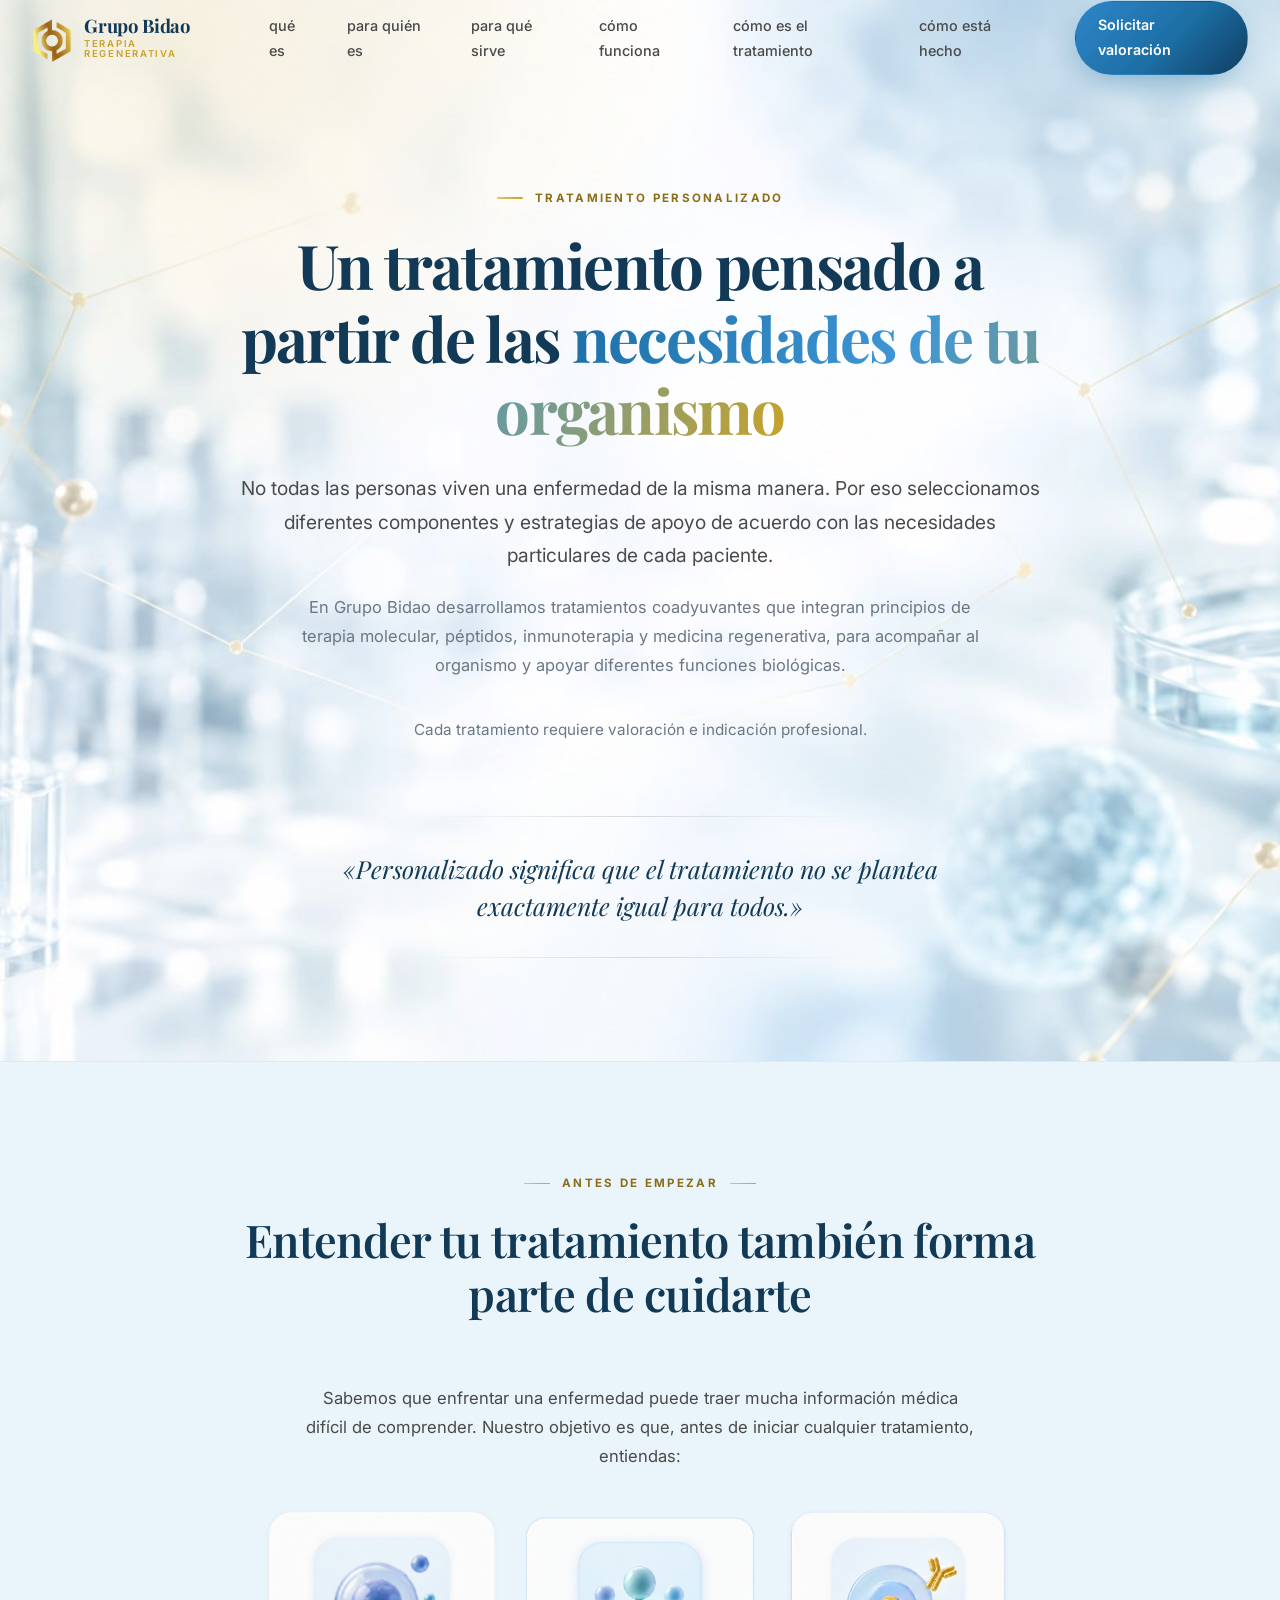
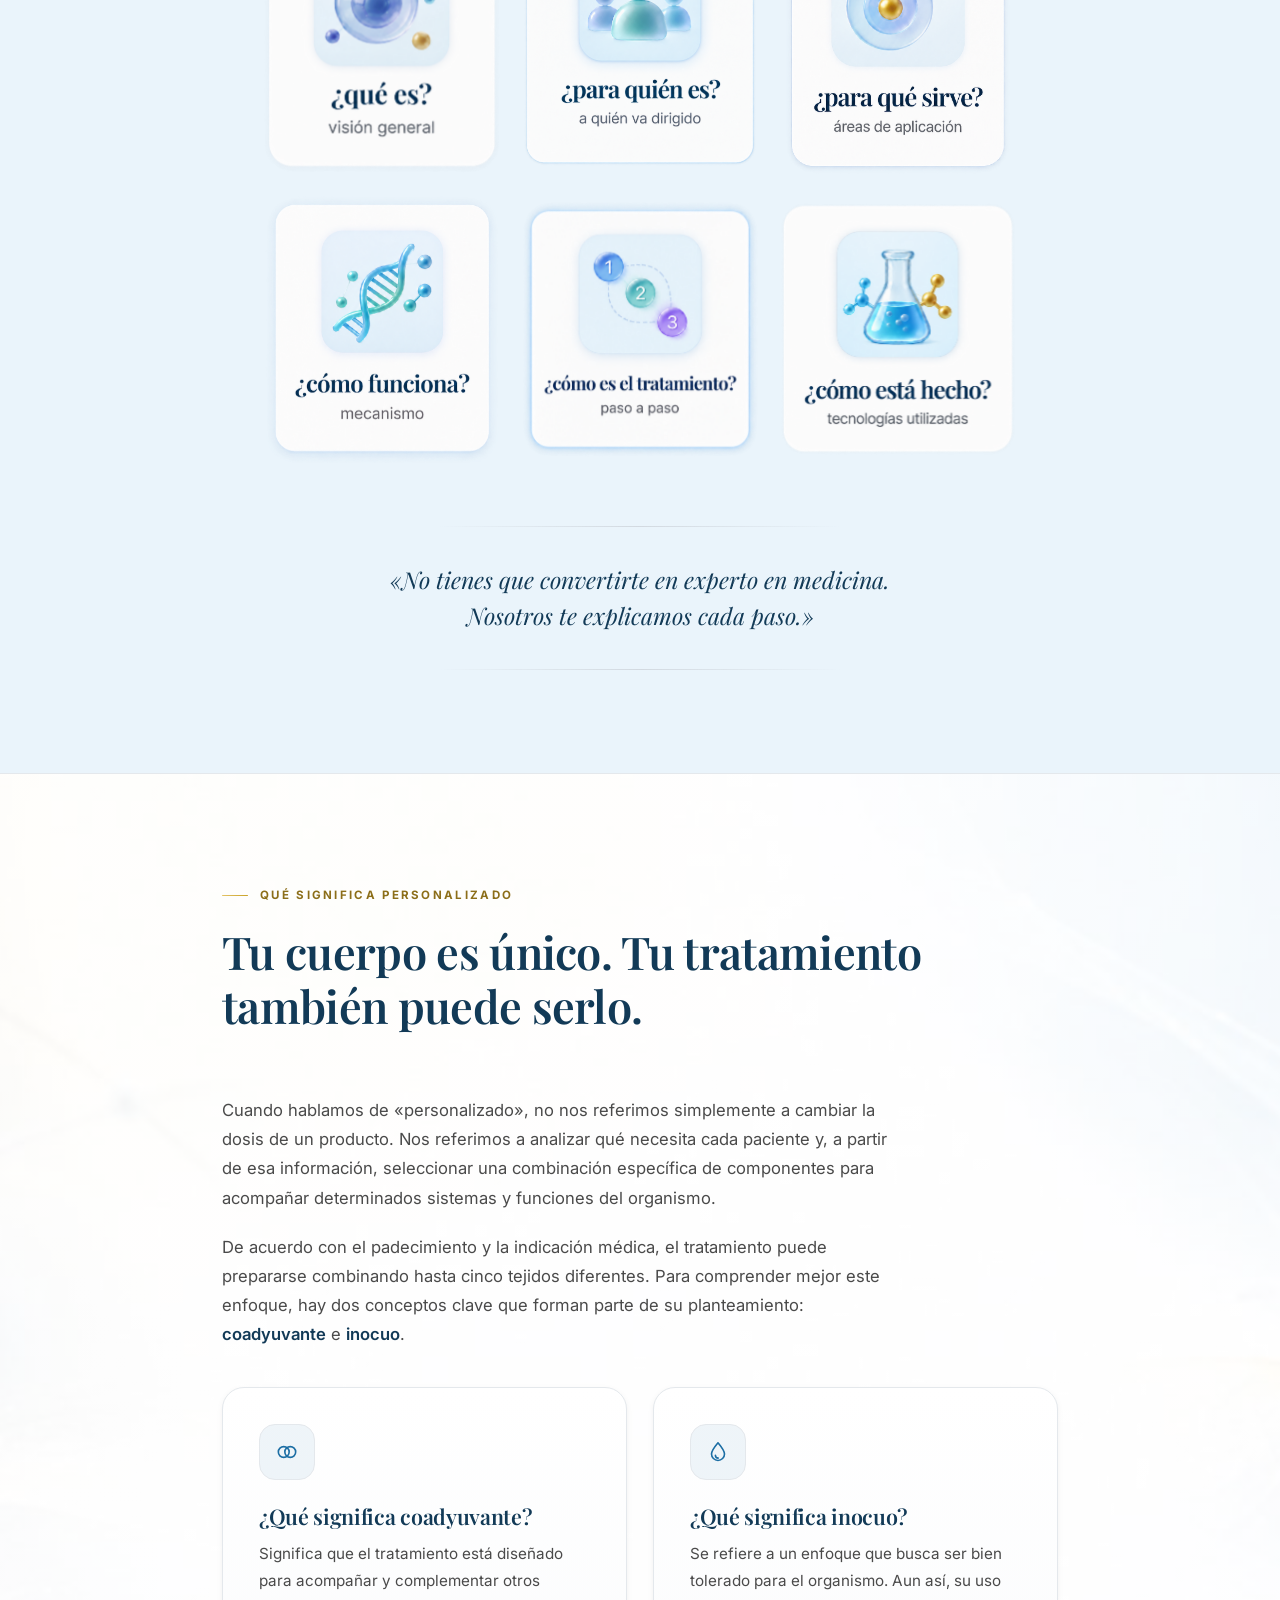
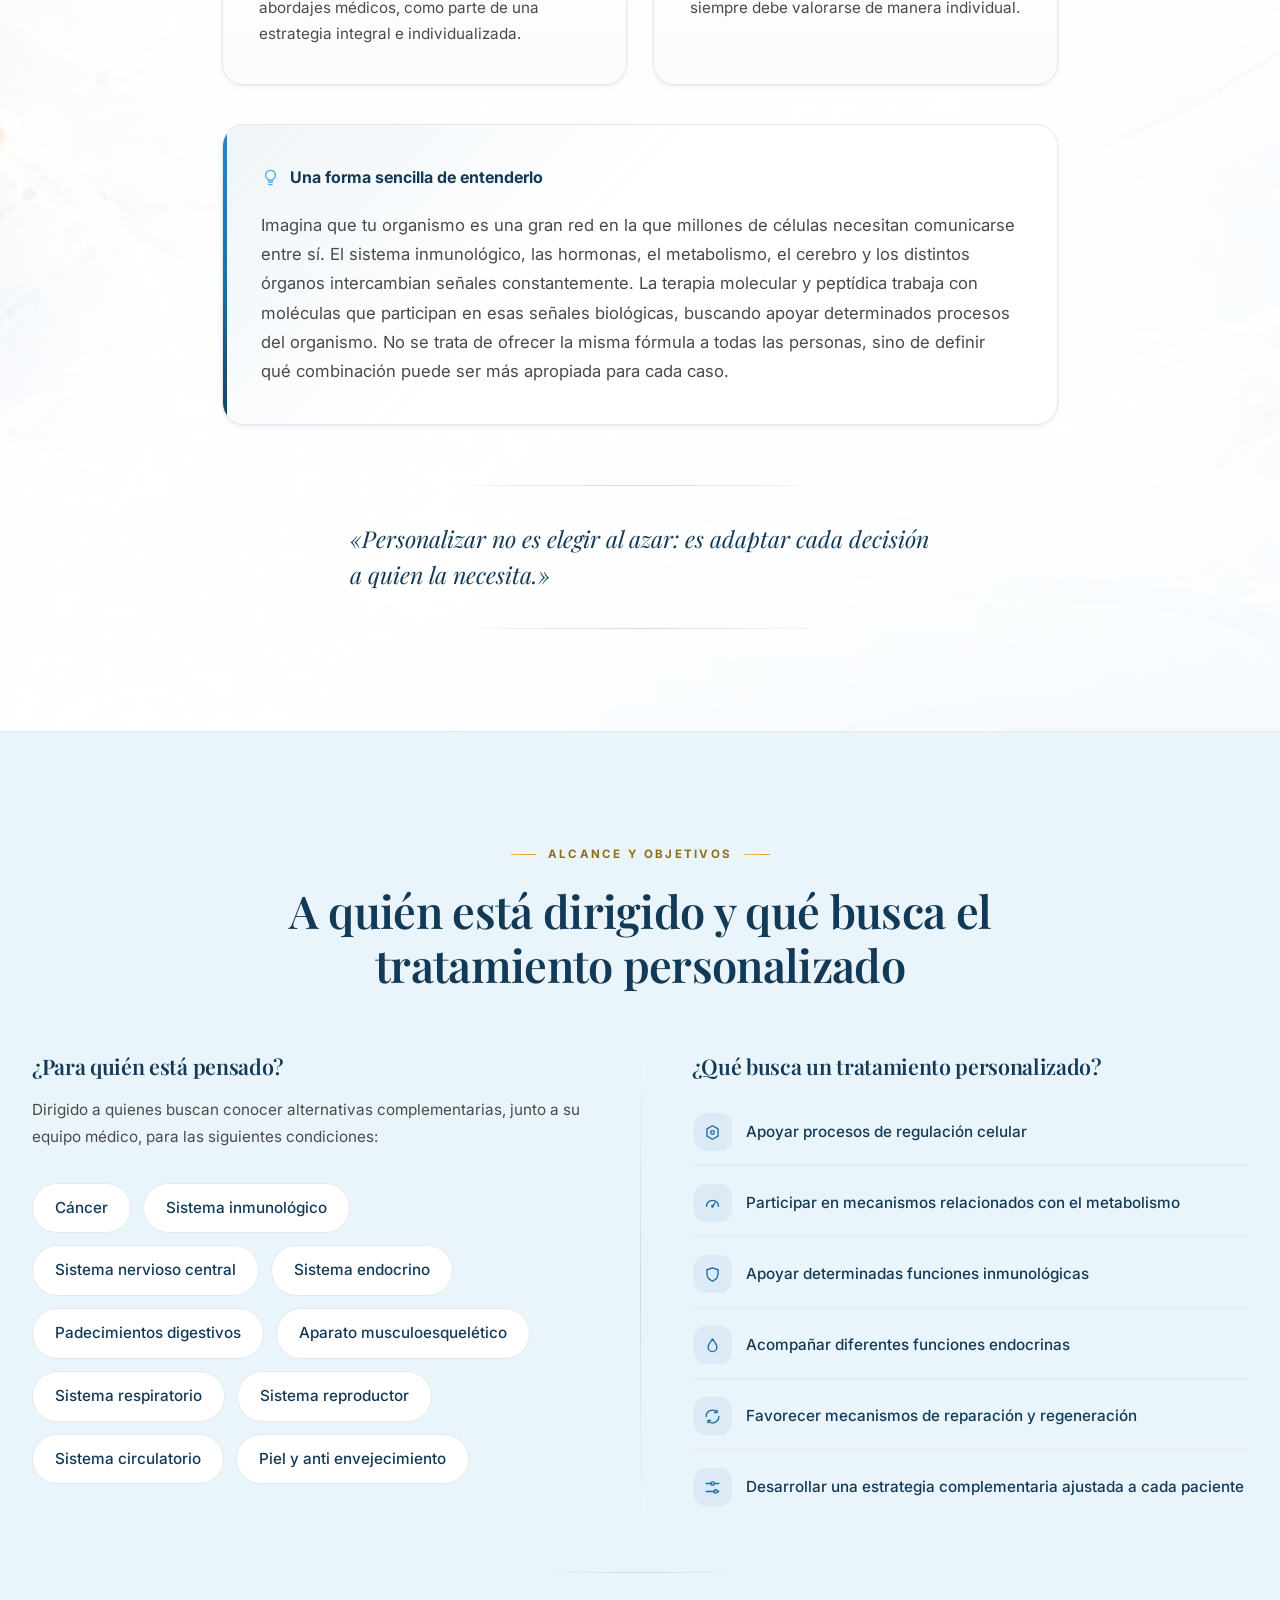
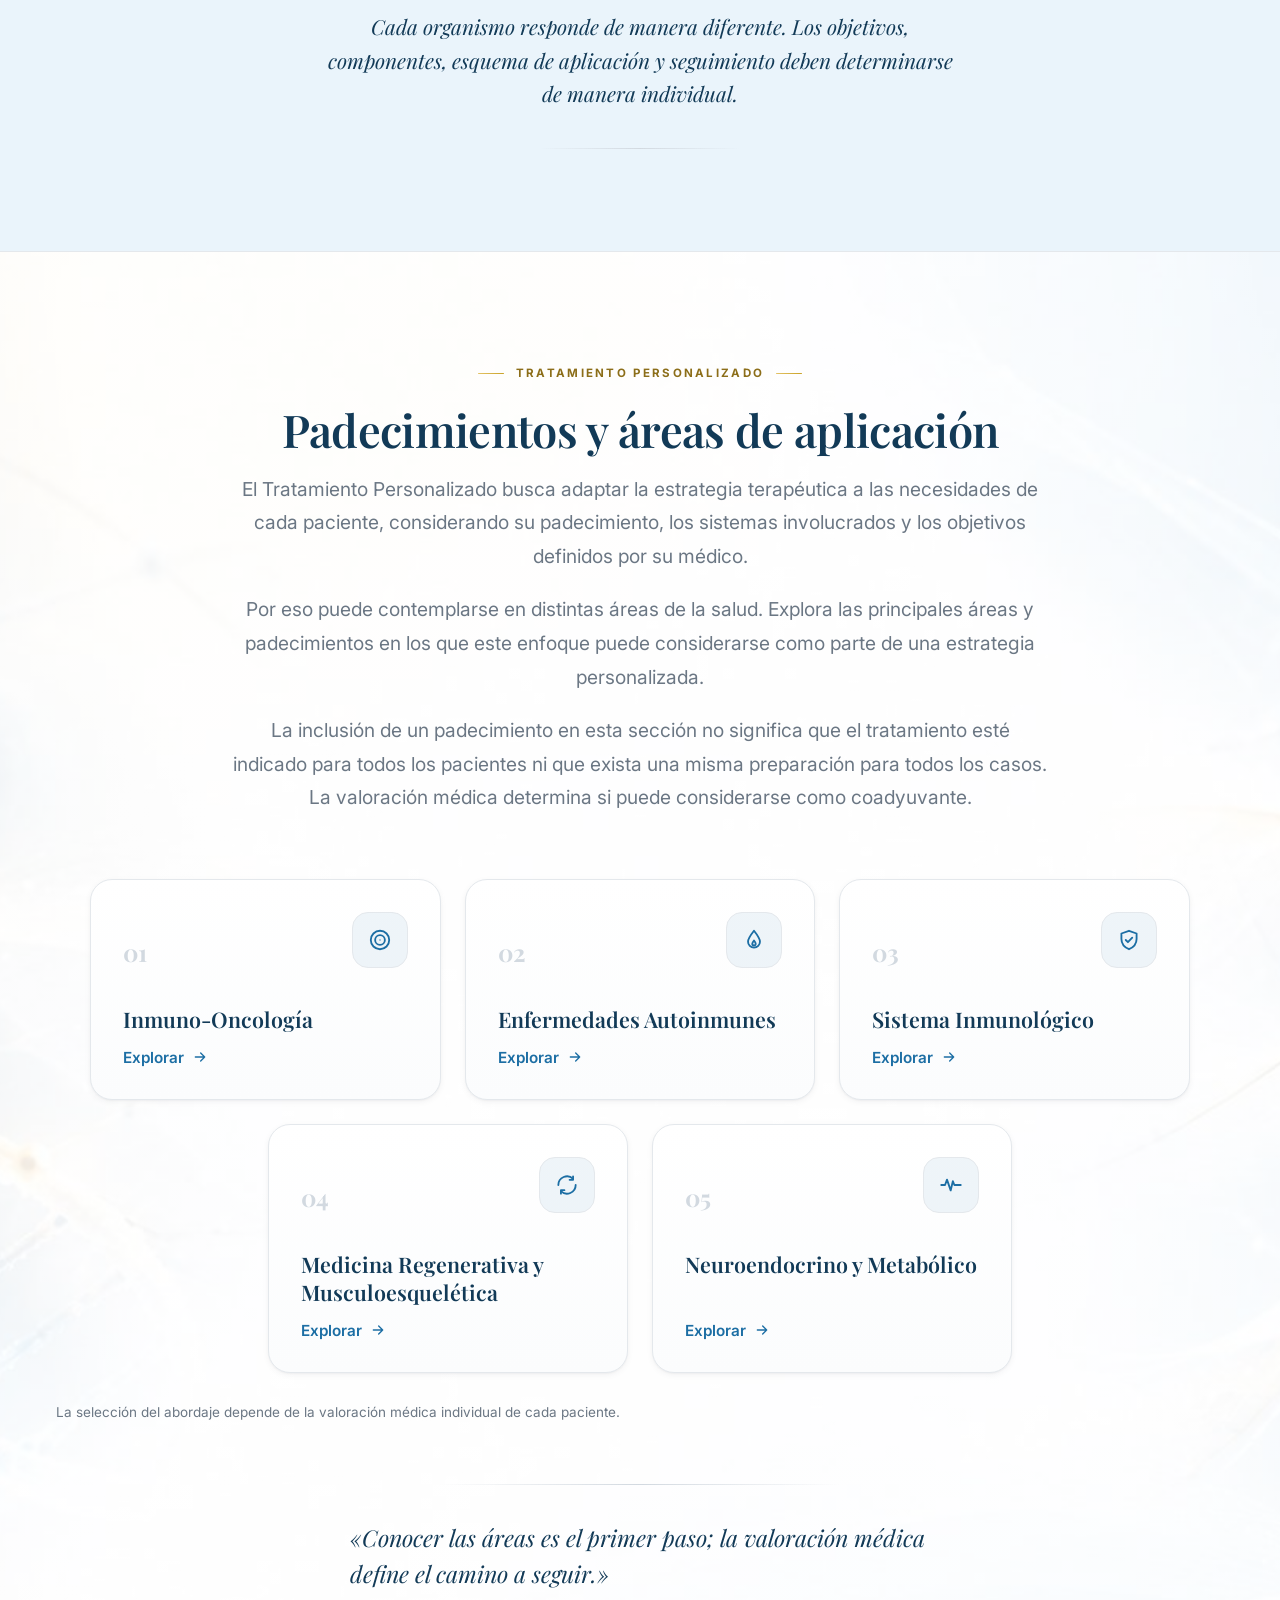
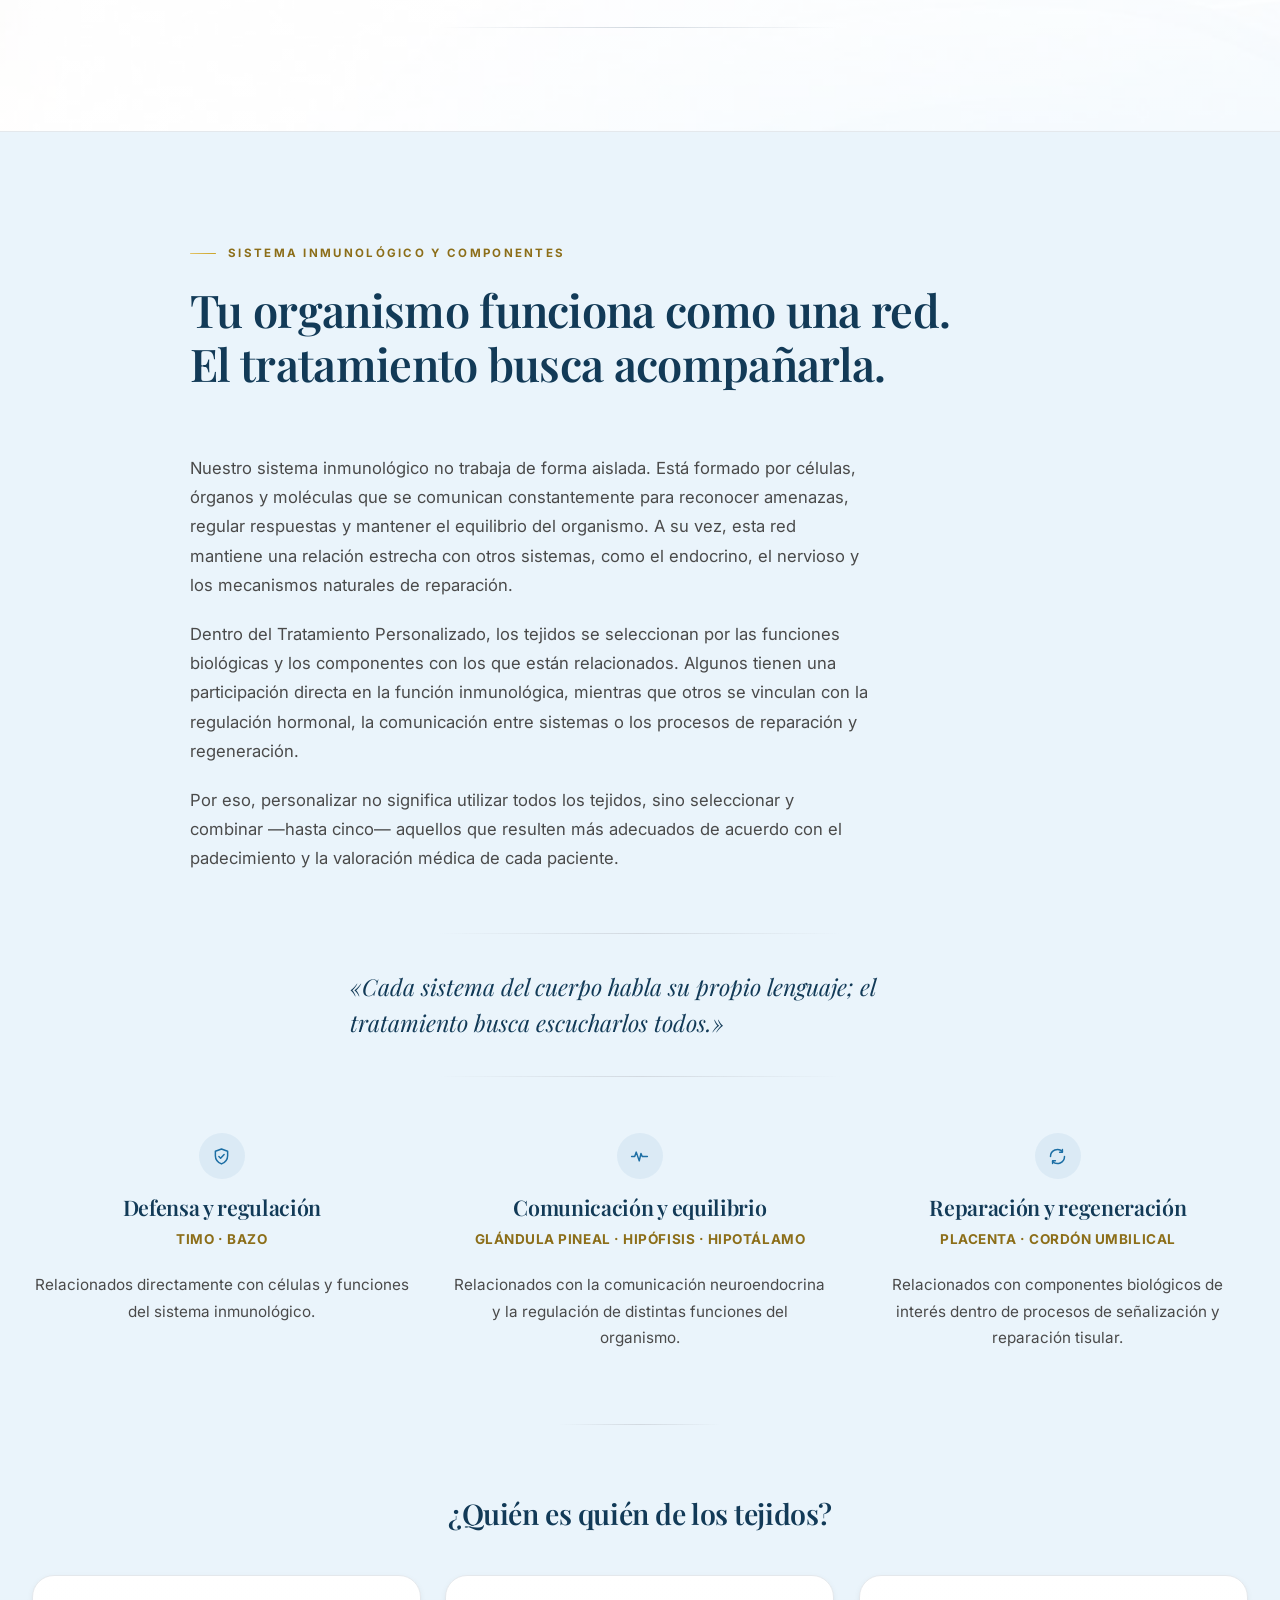
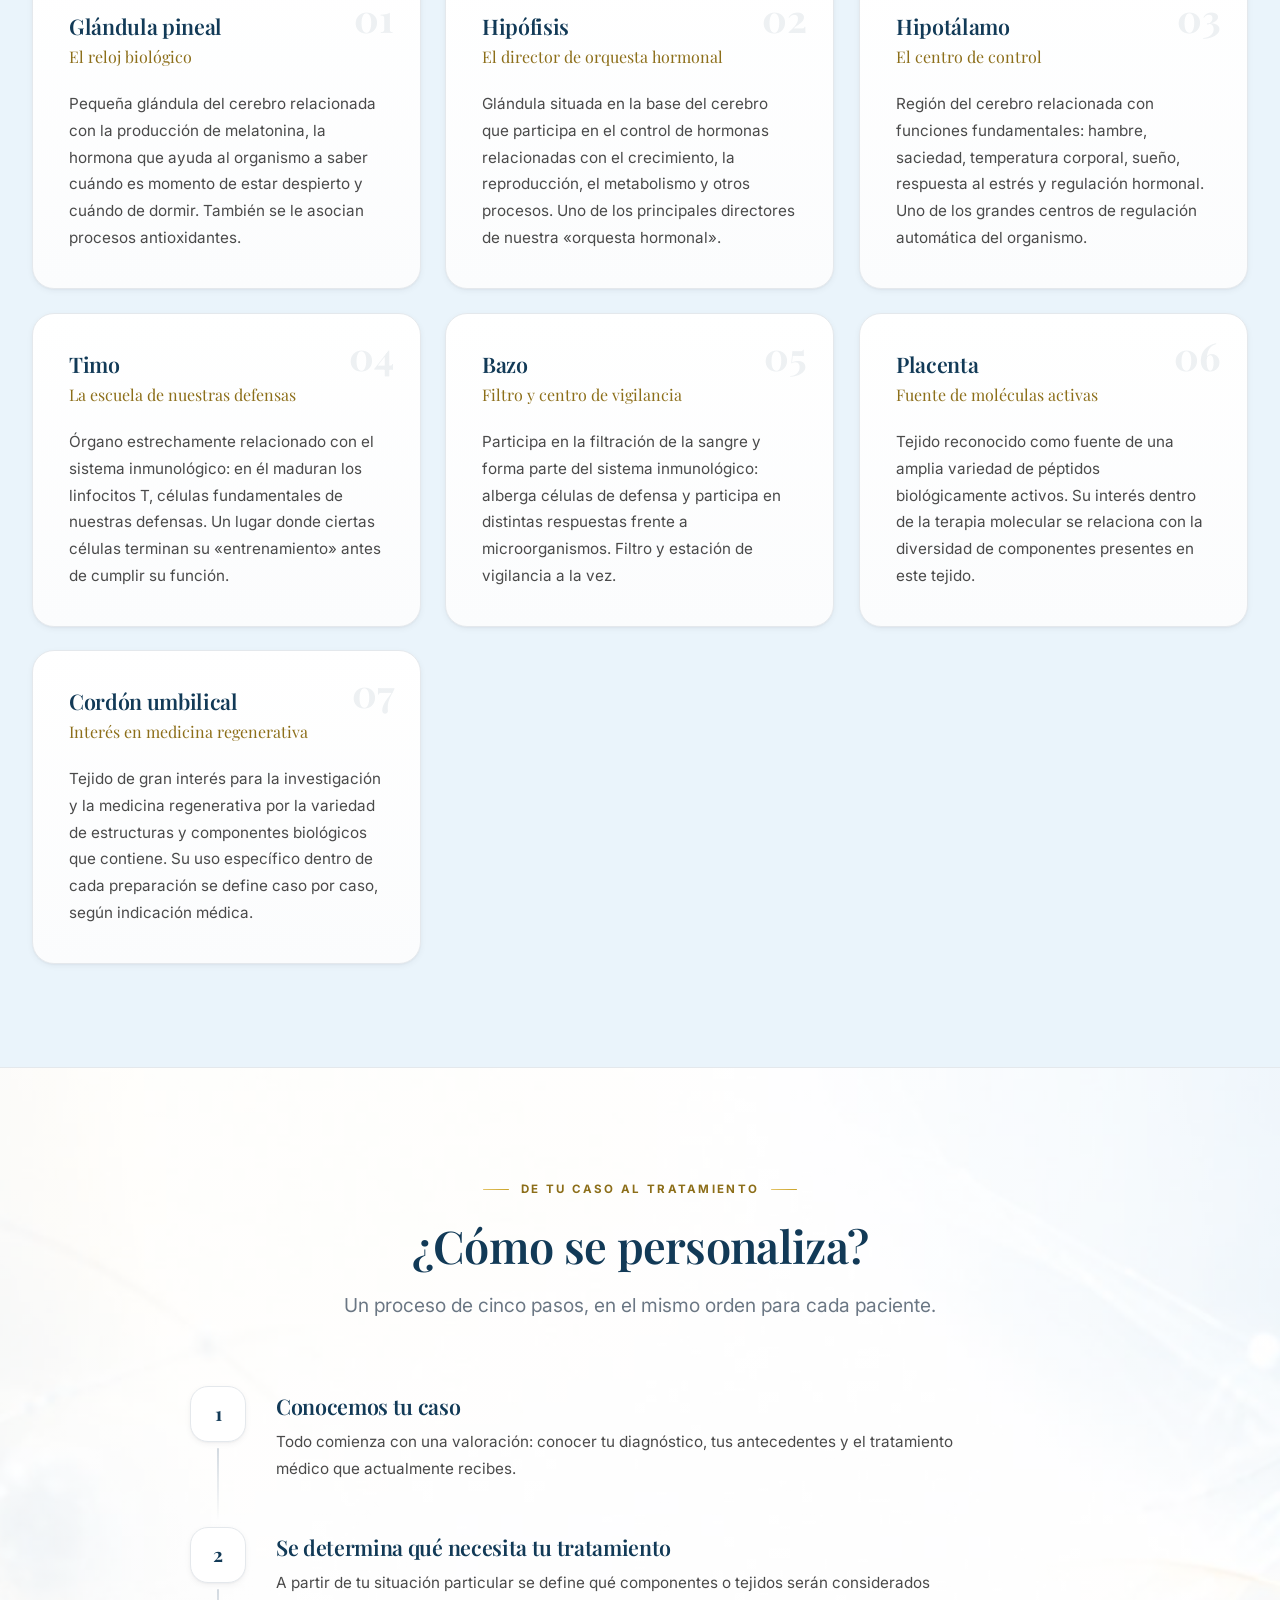
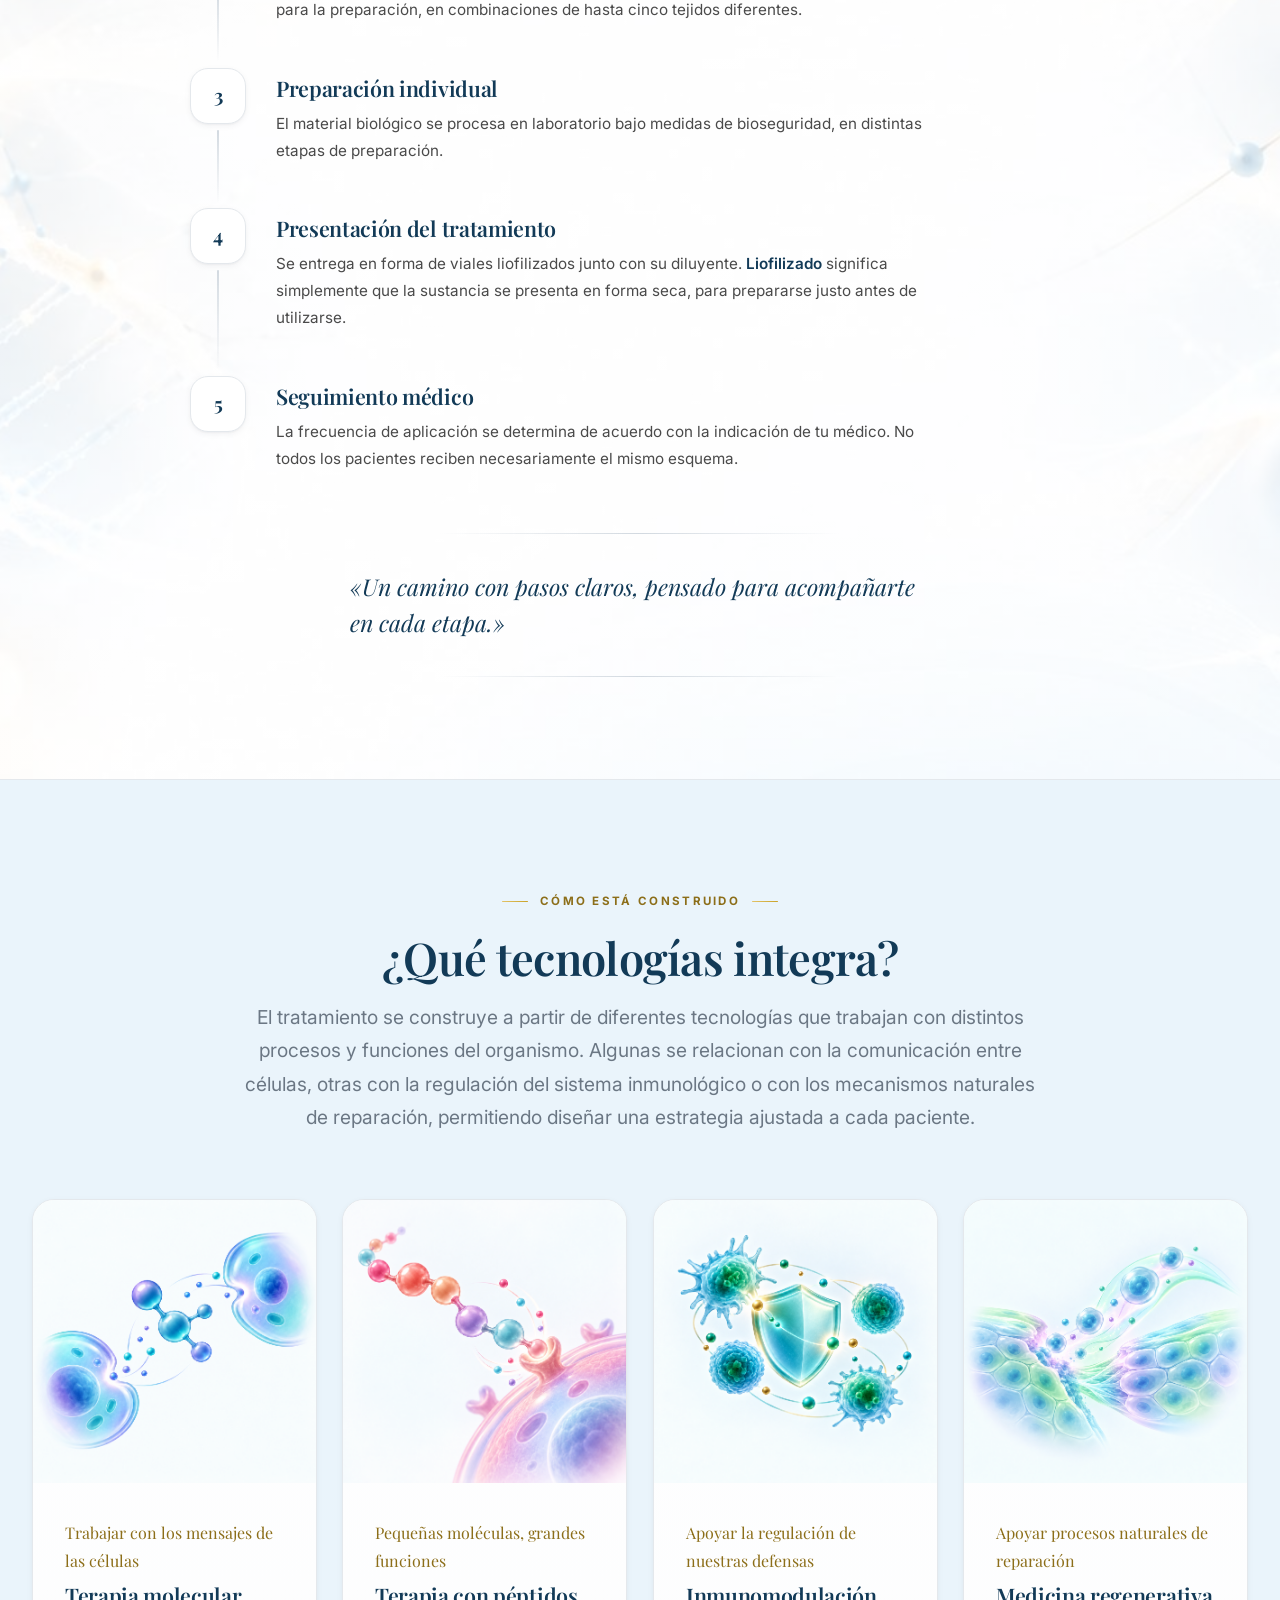
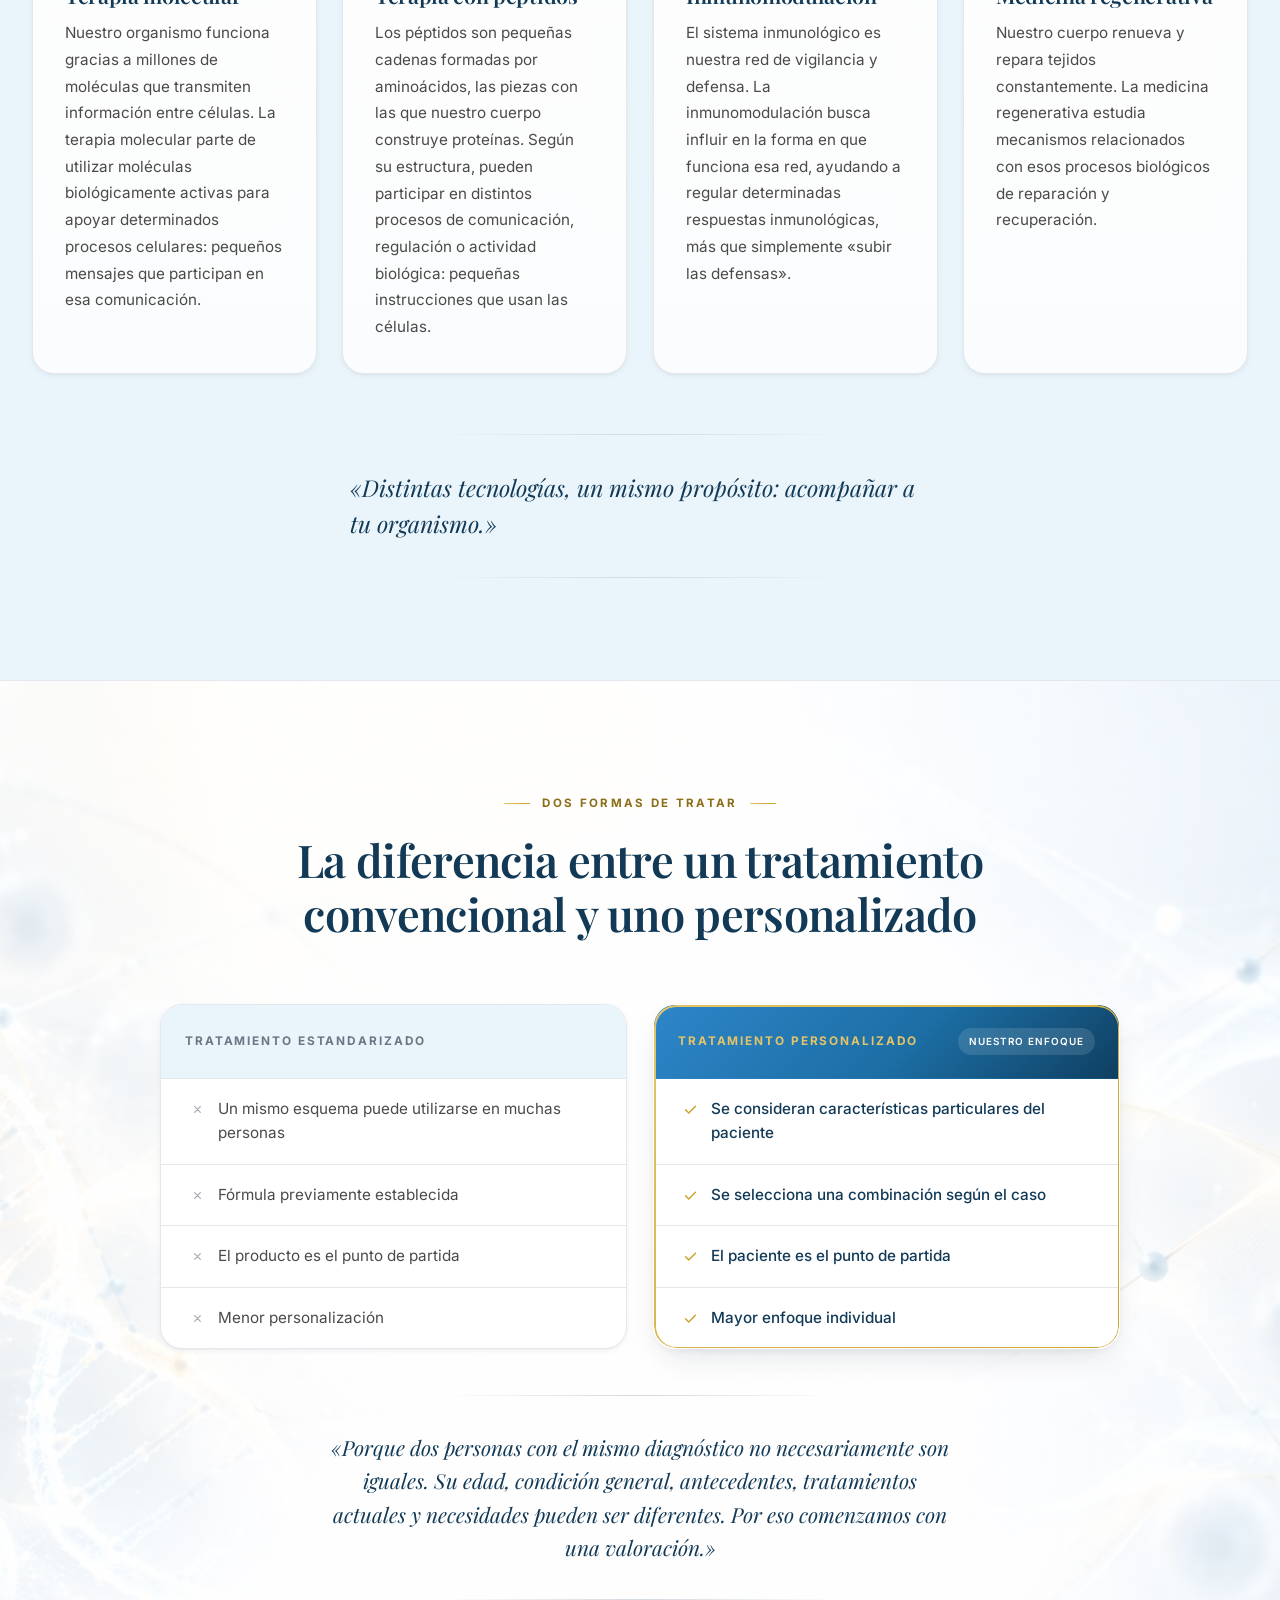
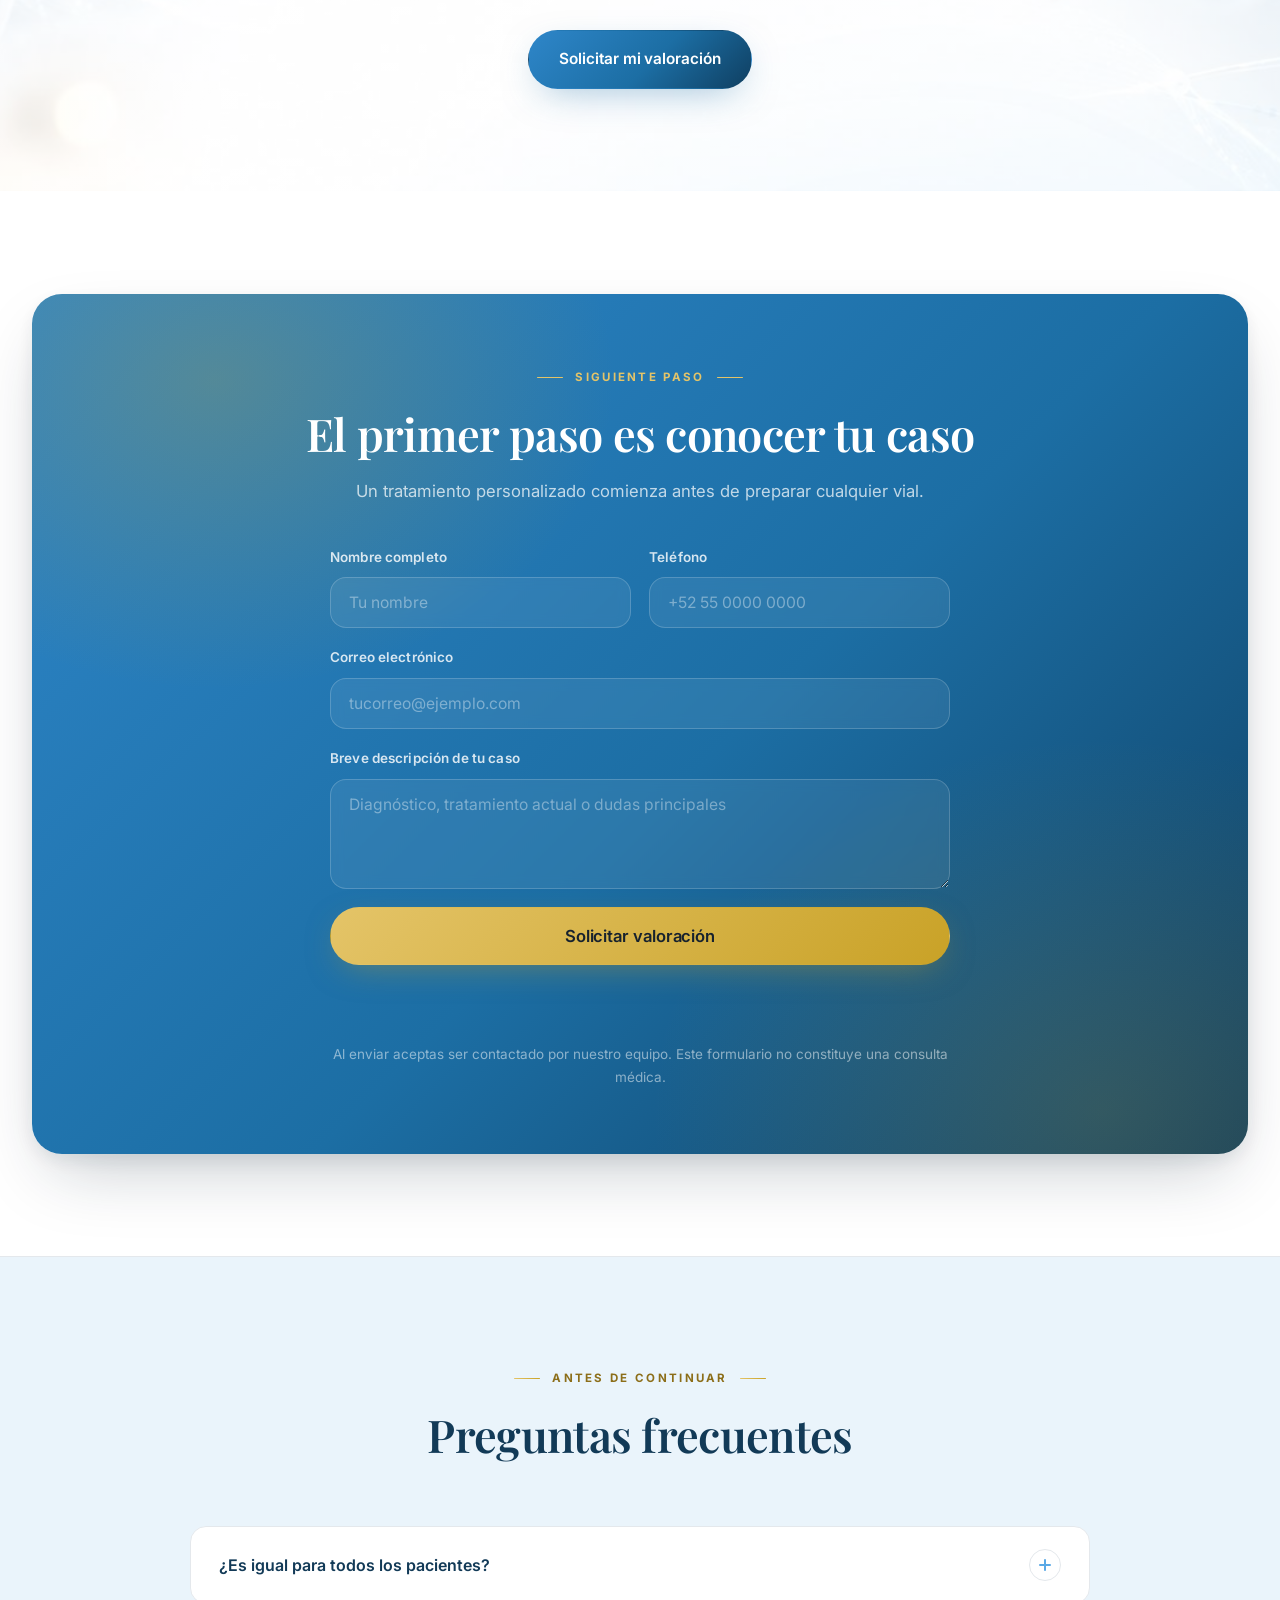
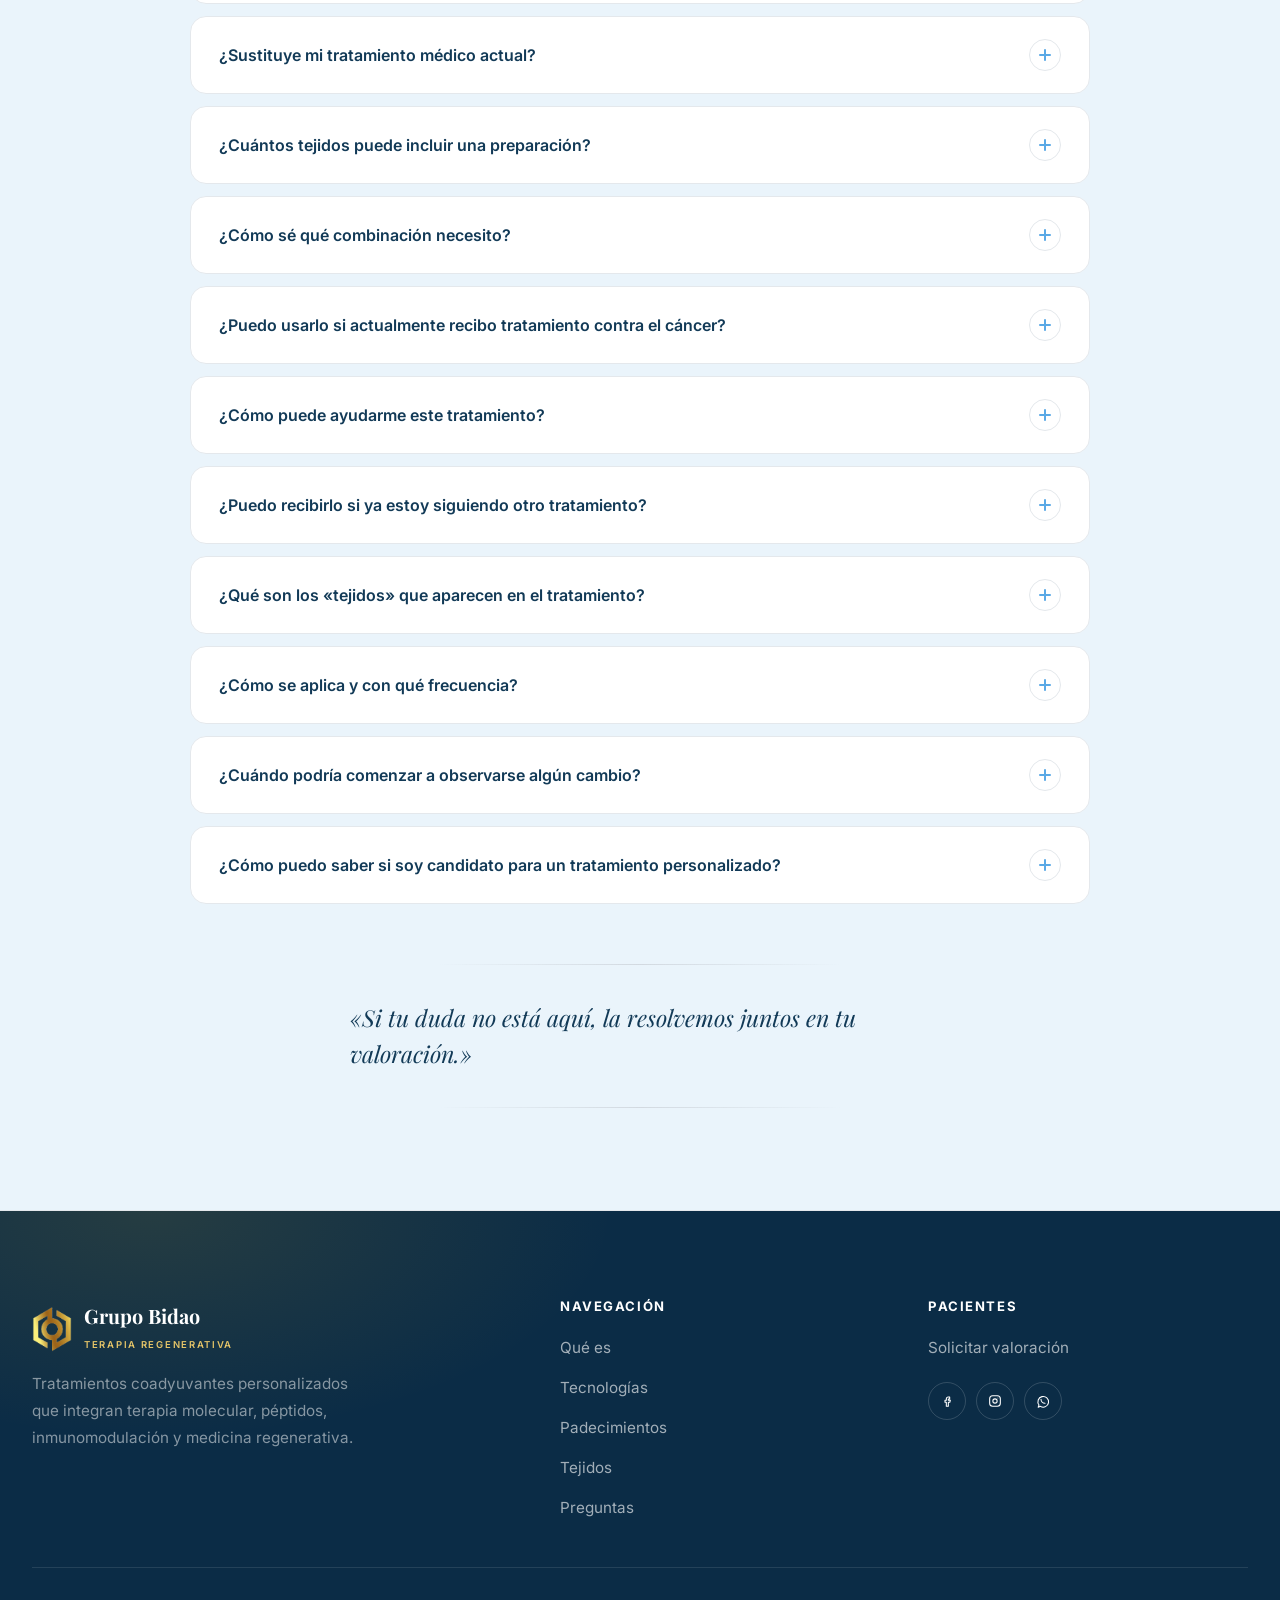
==== commit 4b87476c: "Ajustes de copy en padecimientos/FAQ y agrega CLAUDE.md Co-Authored-By: Claude Sonnet 5 <noreply@ant" ====
--- a/index.html
+++ b/index.html
@@ -120,7 +120,7 @@
             <svg viewBox="0 0 24 24" fill="none" stroke="currentColor" stroke-width="1.5" stroke-linecap="round" stroke-linejoin="round" aria-hidden="true"><path d="M12 3.5c3.5 4.2 6 7.6 6 10.3a6 6 0 0 1-12 0c0-2.7 2.5-6.1 6-10.3z"/><path d="M9.6 15a2.6 2.6 0 0 0 2.6 2.6"/></svg>
           </div>
           <h3 class="card-title">¿Qué significa inocuo?</h3>
-          <p>Se refiere a un enfoque que busca ser bien tolerado y poco agresivo para el organismo. Aun así, su uso siempre debe valorarse de manera individual.</p>
+          <p>Se refiere a un enfoque que busca ser bien tolerado para el organismo. Aun así, su uso siempre debe valorarse de manera individual.</p>
         </article>
       </div>
 
@@ -202,6 +202,7 @@
         <h2>Padecimientos y áreas de aplicación</h2>
         <p class="section-sub">El Tratamiento Personalizado busca adaptar la estrategia terapéutica a las necesidades de cada paciente, considerando su padecimiento, los sistemas involucrados y los objetivos definidos por su médico.</p>
         <p class="section-sub">Por eso puede contemplarse en distintas áreas de la salud. Explora las principales áreas y padecimientos en los que este enfoque puede considerarse como parte de una estrategia personalizada.</p>
+        <p class="section-sub">La inclusión de un padecimiento en esta sección no significa que el tratamiento esté indicado para todos los pacientes ni que exista una misma preparación para todos los casos. La valoración médica determina si puede considerarse como coadyuvante.</p>
       </div>
       <div class="explorer reveal" id="explorer">
         <div class="explorer-panel" id="explorer-panel" tabindex="-1"></div>
@@ -522,7 +523,7 @@
             <span class="accordion-icon" aria-hidden="true"></span>
           </button>
           <div class="accordion-panel" id="faq-8" role="region" aria-labelledby="faq-8-trigger"><div>
-            <p>Puede considerarse como un apoyo coadyuvante junto a tu tratamiento oncológico, siempre después de una valoración. No sustituye ni interfiere con la atención indicada por tu oncólogo; se plantea como un complemento.</p>
+            <p>Puede considerarse como un apoyo coadyuvante junto a tu tratamiento oncológico. No sustituye el tratamiento indicado por tu oncólogo. Su incorporación debe revisarse de manera coordinada con el equipo médico tratante para valorar compatibilidad, posibles interacciones y seguimiento, siempre después de una valoración.</p>
           </div></div>
         </div>
         <div class="accordion-item reveal">
@@ -567,7 +568,7 @@
             <span class="accordion-icon" aria-hidden="true"></span>
           </button>
           <div class="accordion-panel" id="faq-13" role="region" aria-labelledby="faq-13-trigger"><div>
-            <p>La respuesta puede variar entre pacientes. Los cambios pueden comenzar a observarse regularmente a partir de la cuarta aplicación y el seguimiento puede apoyarse en análisis serológicos. La evolución debe evaluarse de acuerdo con cada caso.</p>
+            <p>La respuesta puede variar entre pacientes. El momento en que podría observarse algún cambio varía según el padecimiento, la preparación, el objetivo terapéutico y la respuesta individual. El médico establecerá los parámetros y tiempos de seguimiento.</p>
           </div></div>
         </div>
         <div class="accordion-item reveal">
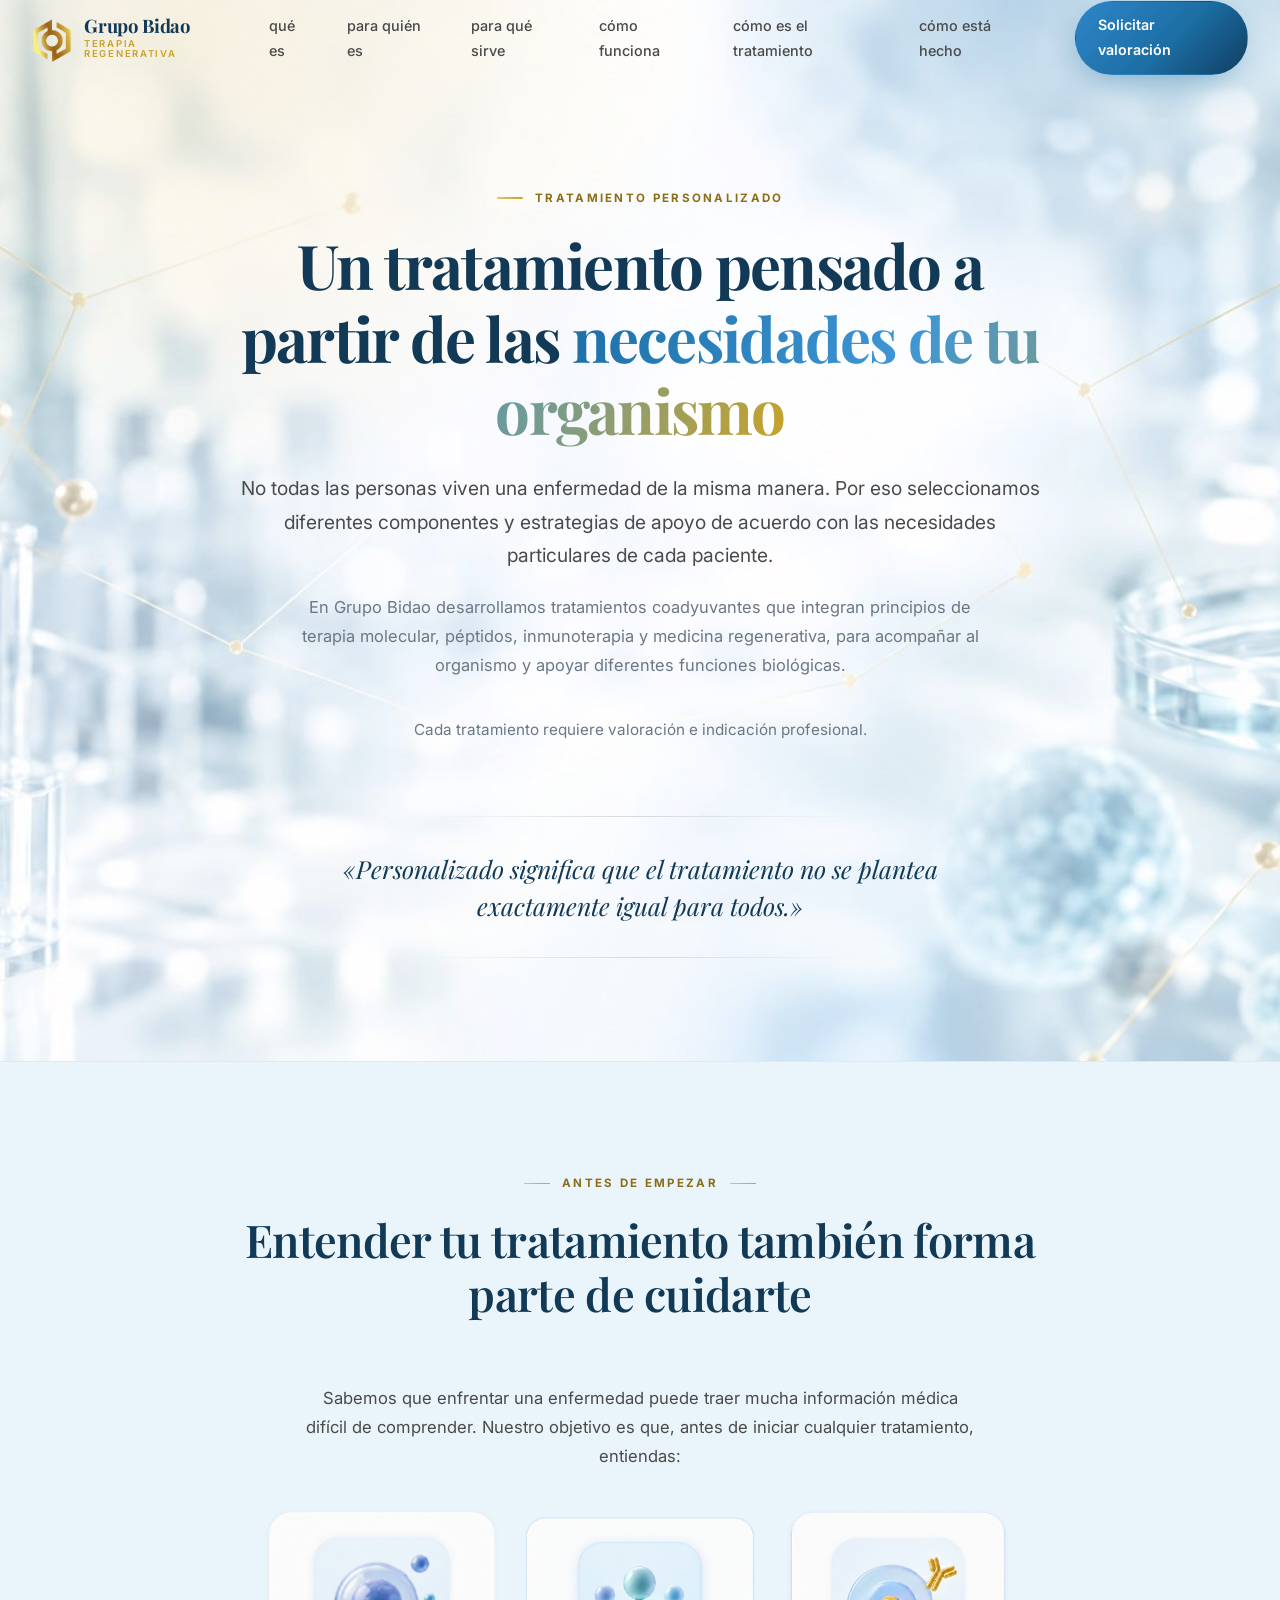
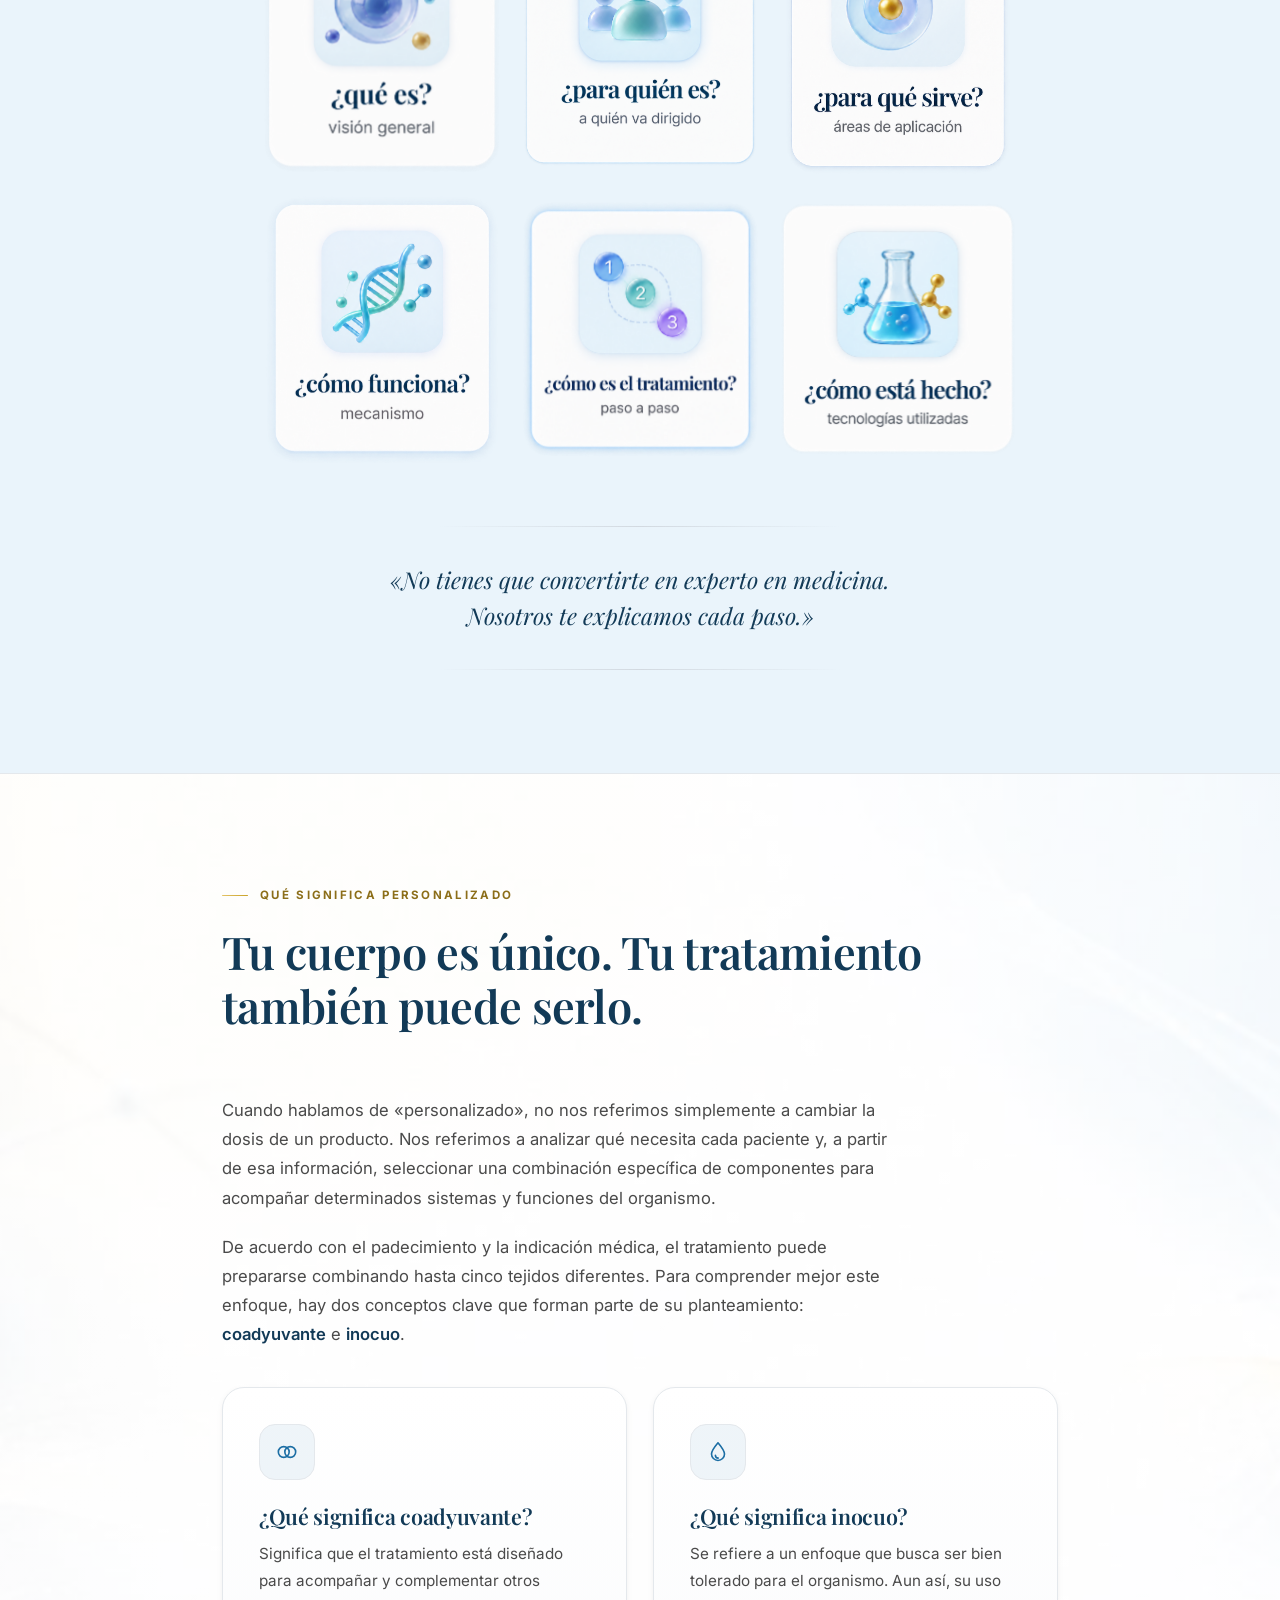
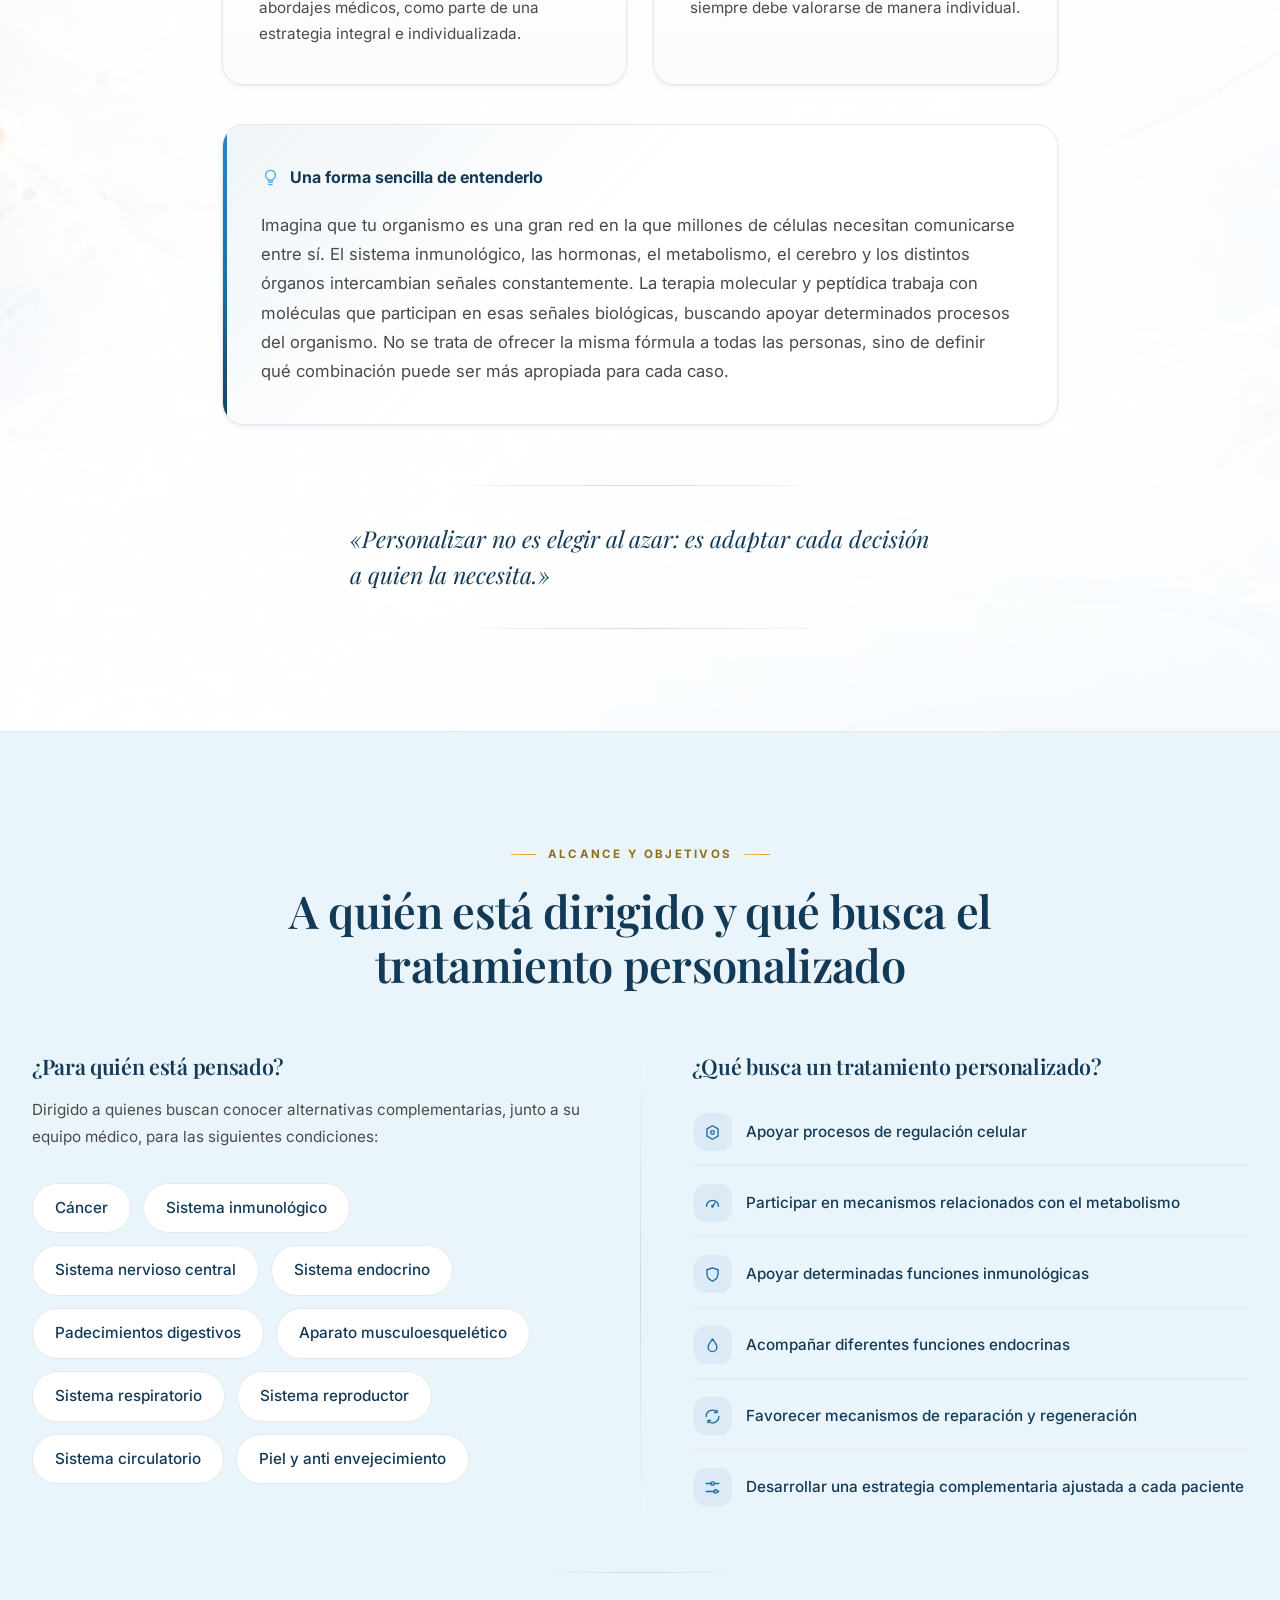
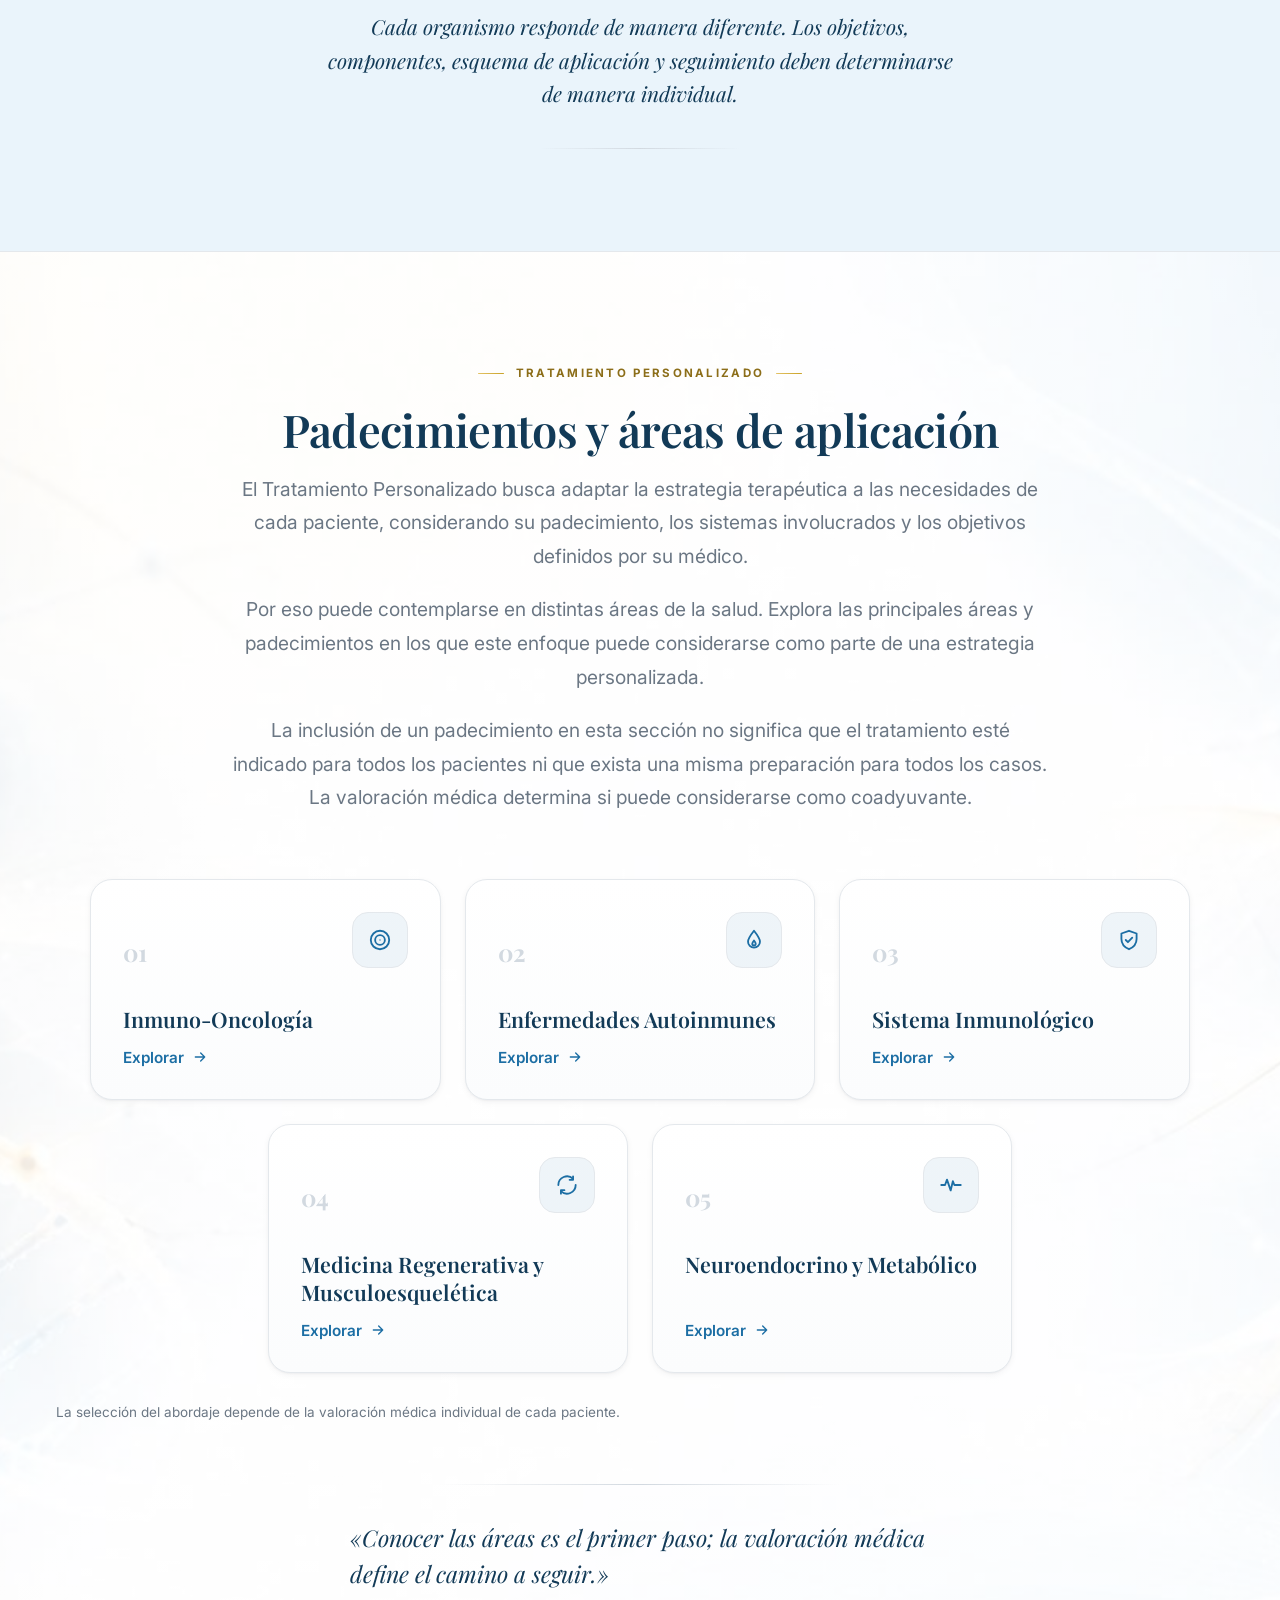
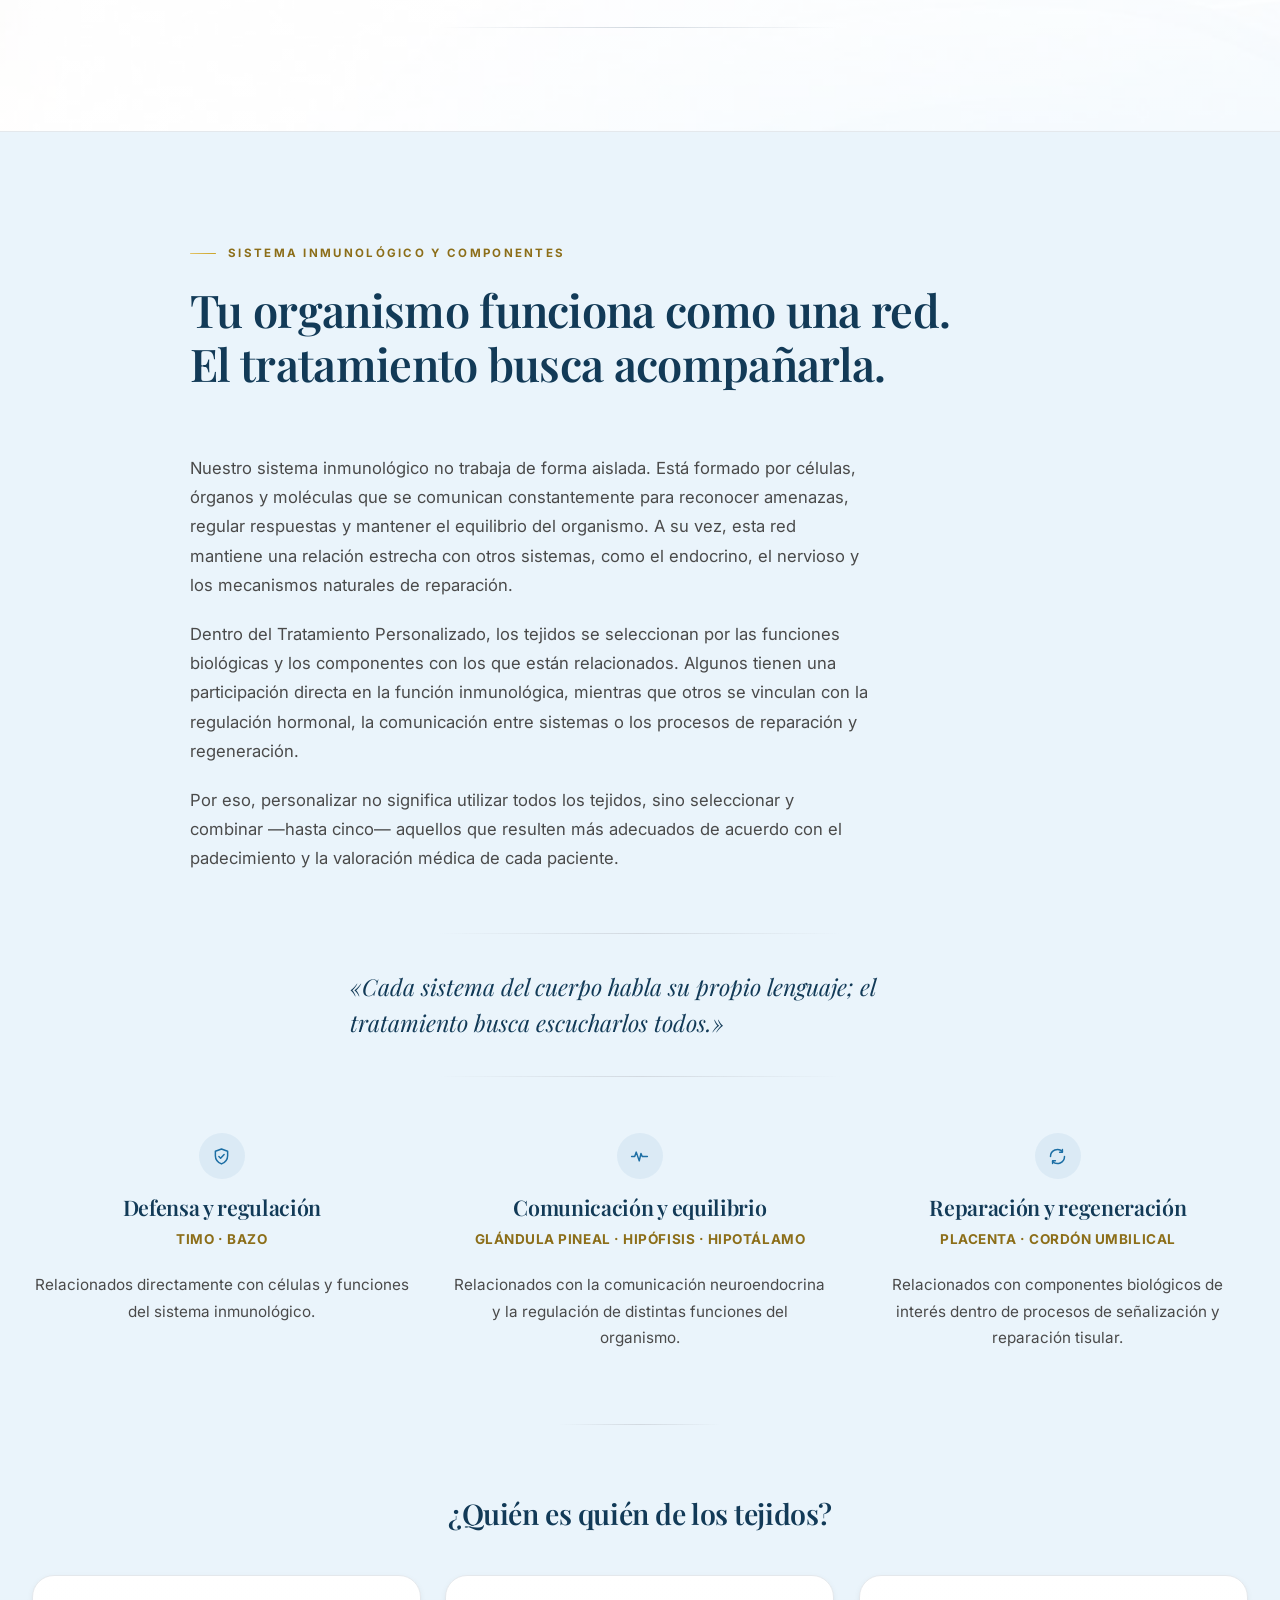
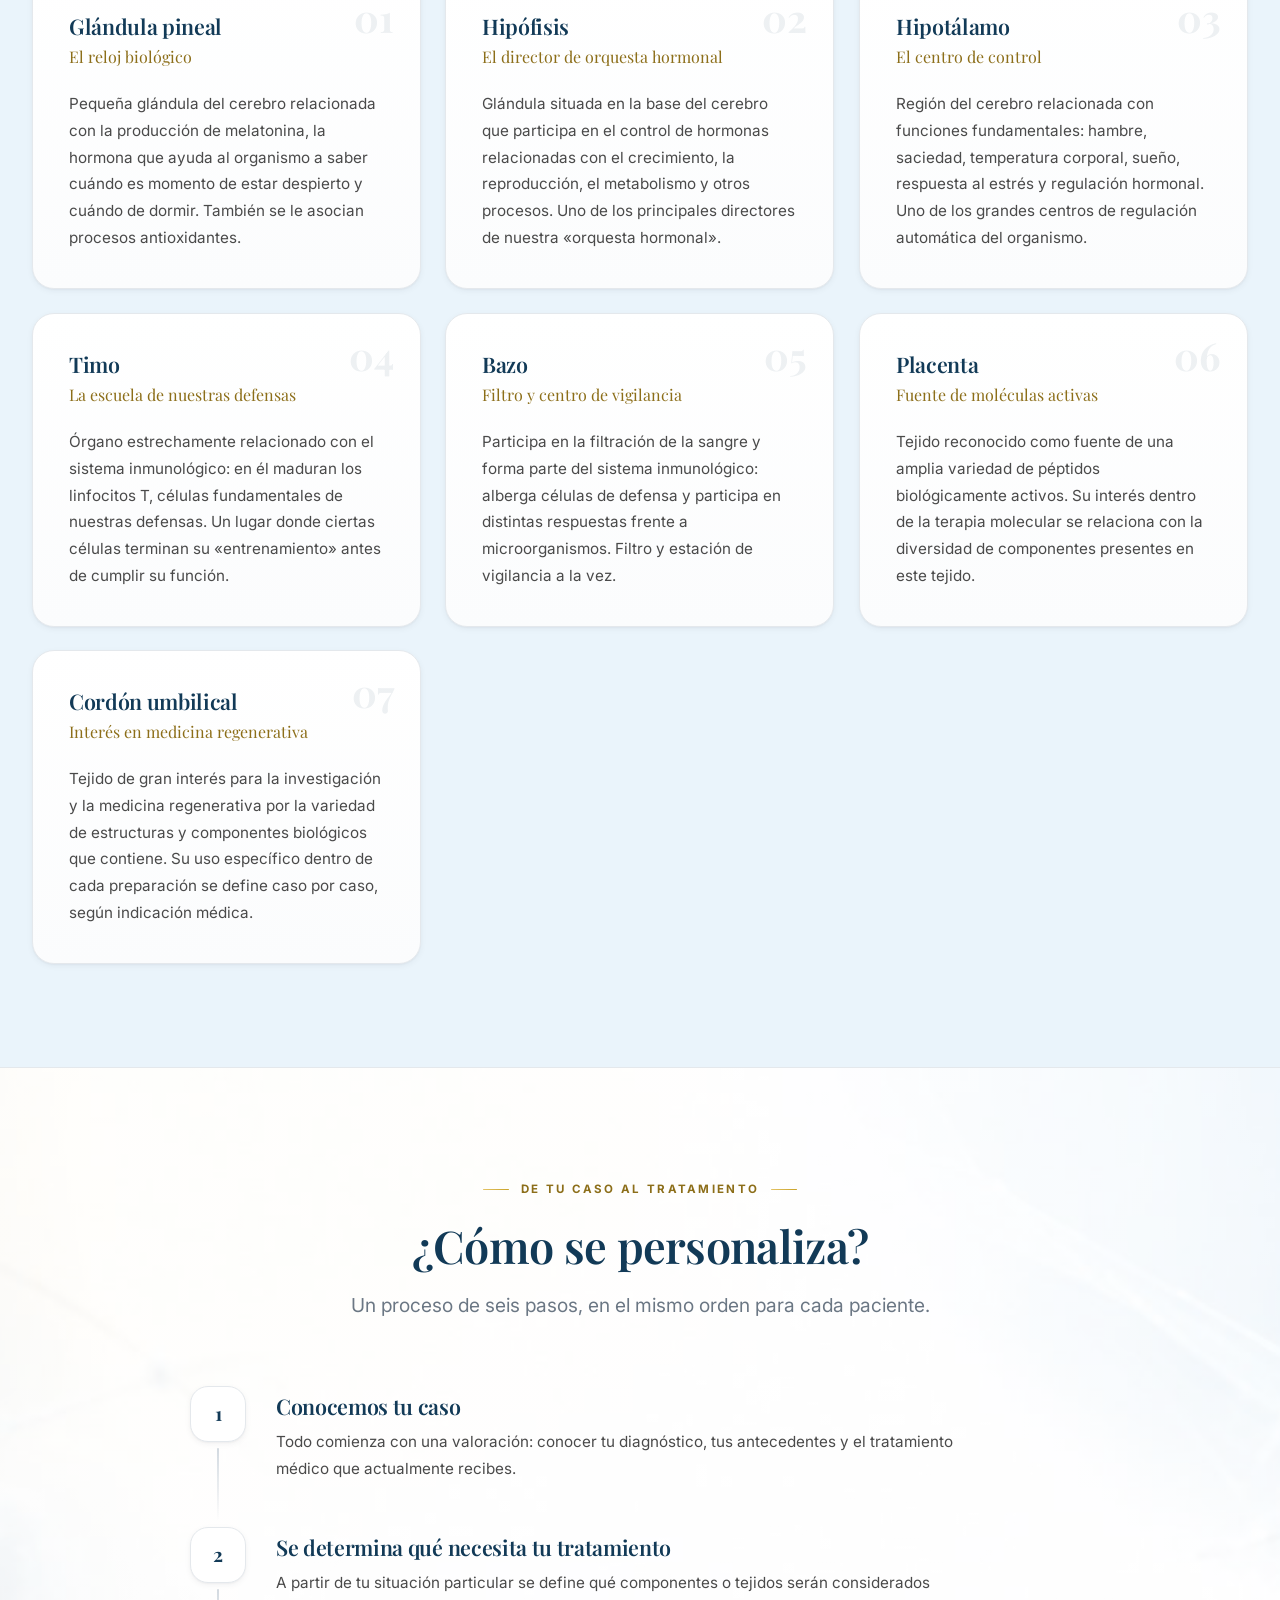
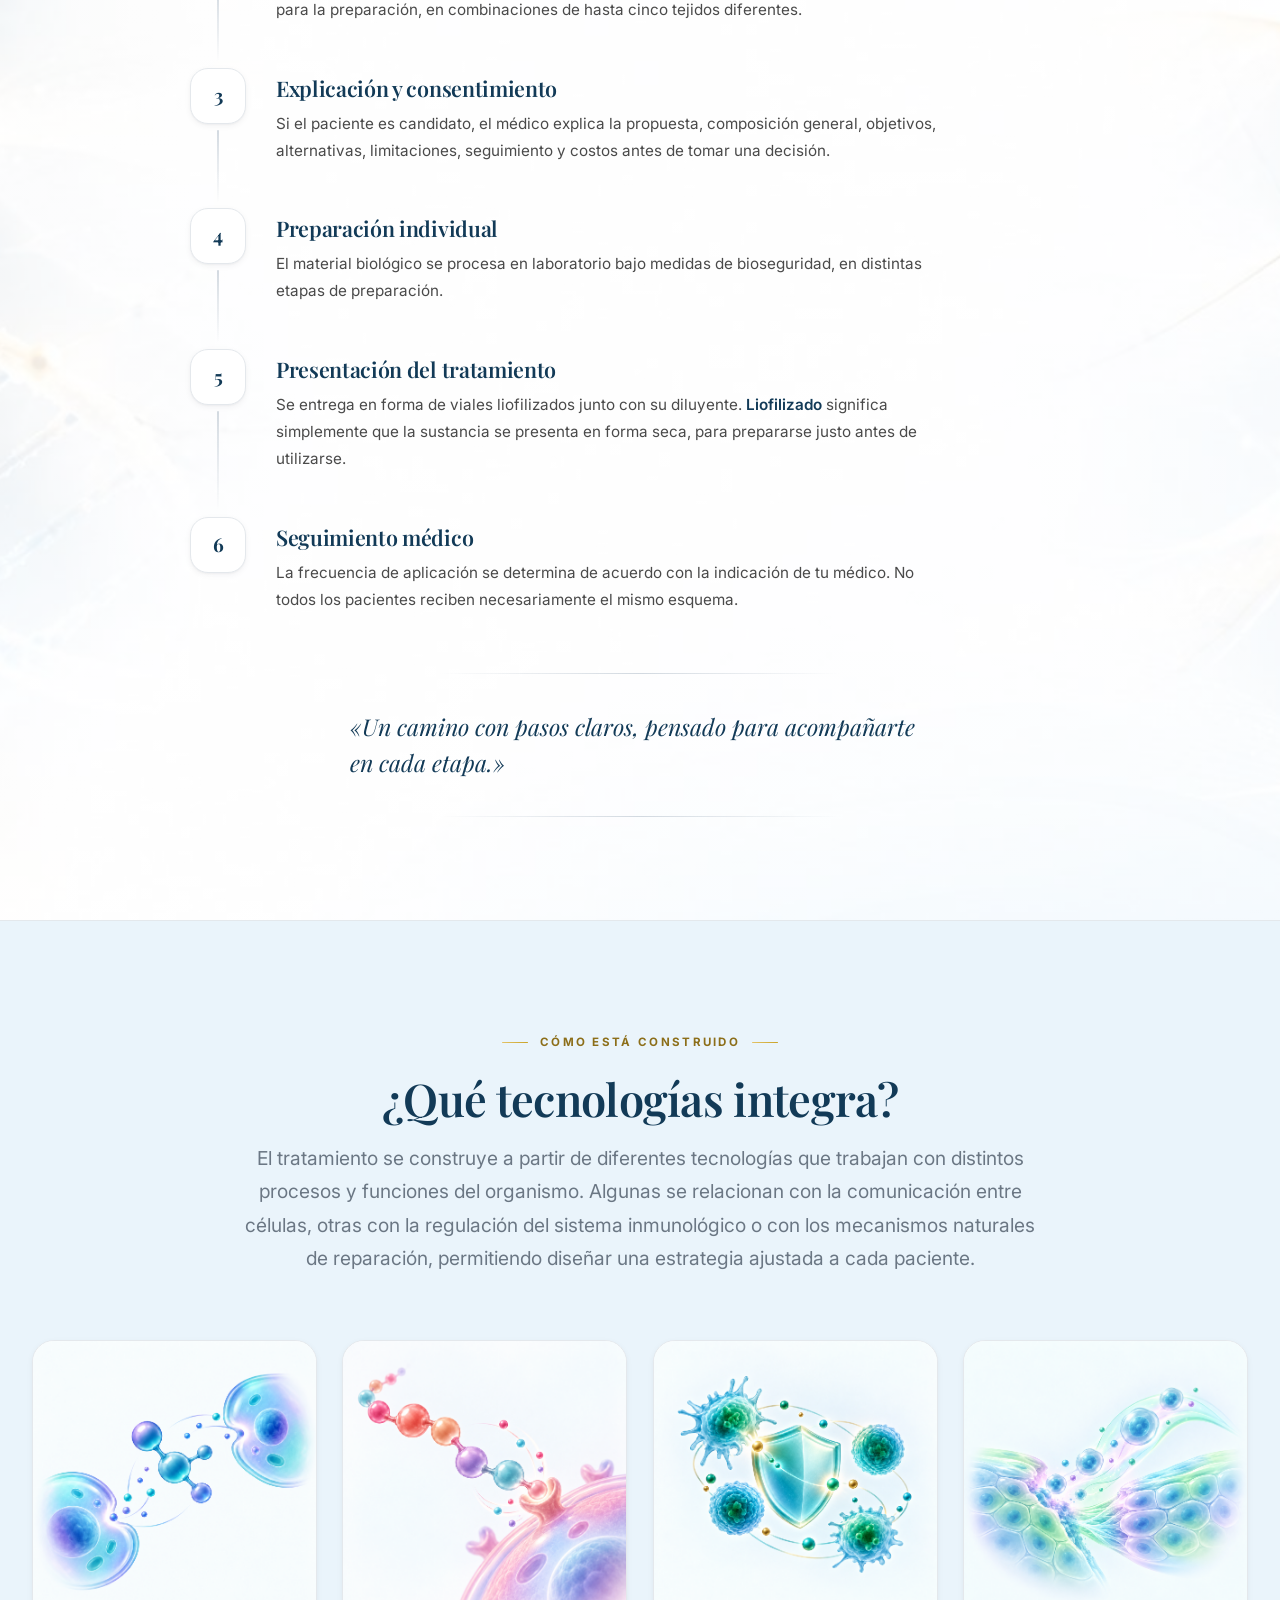
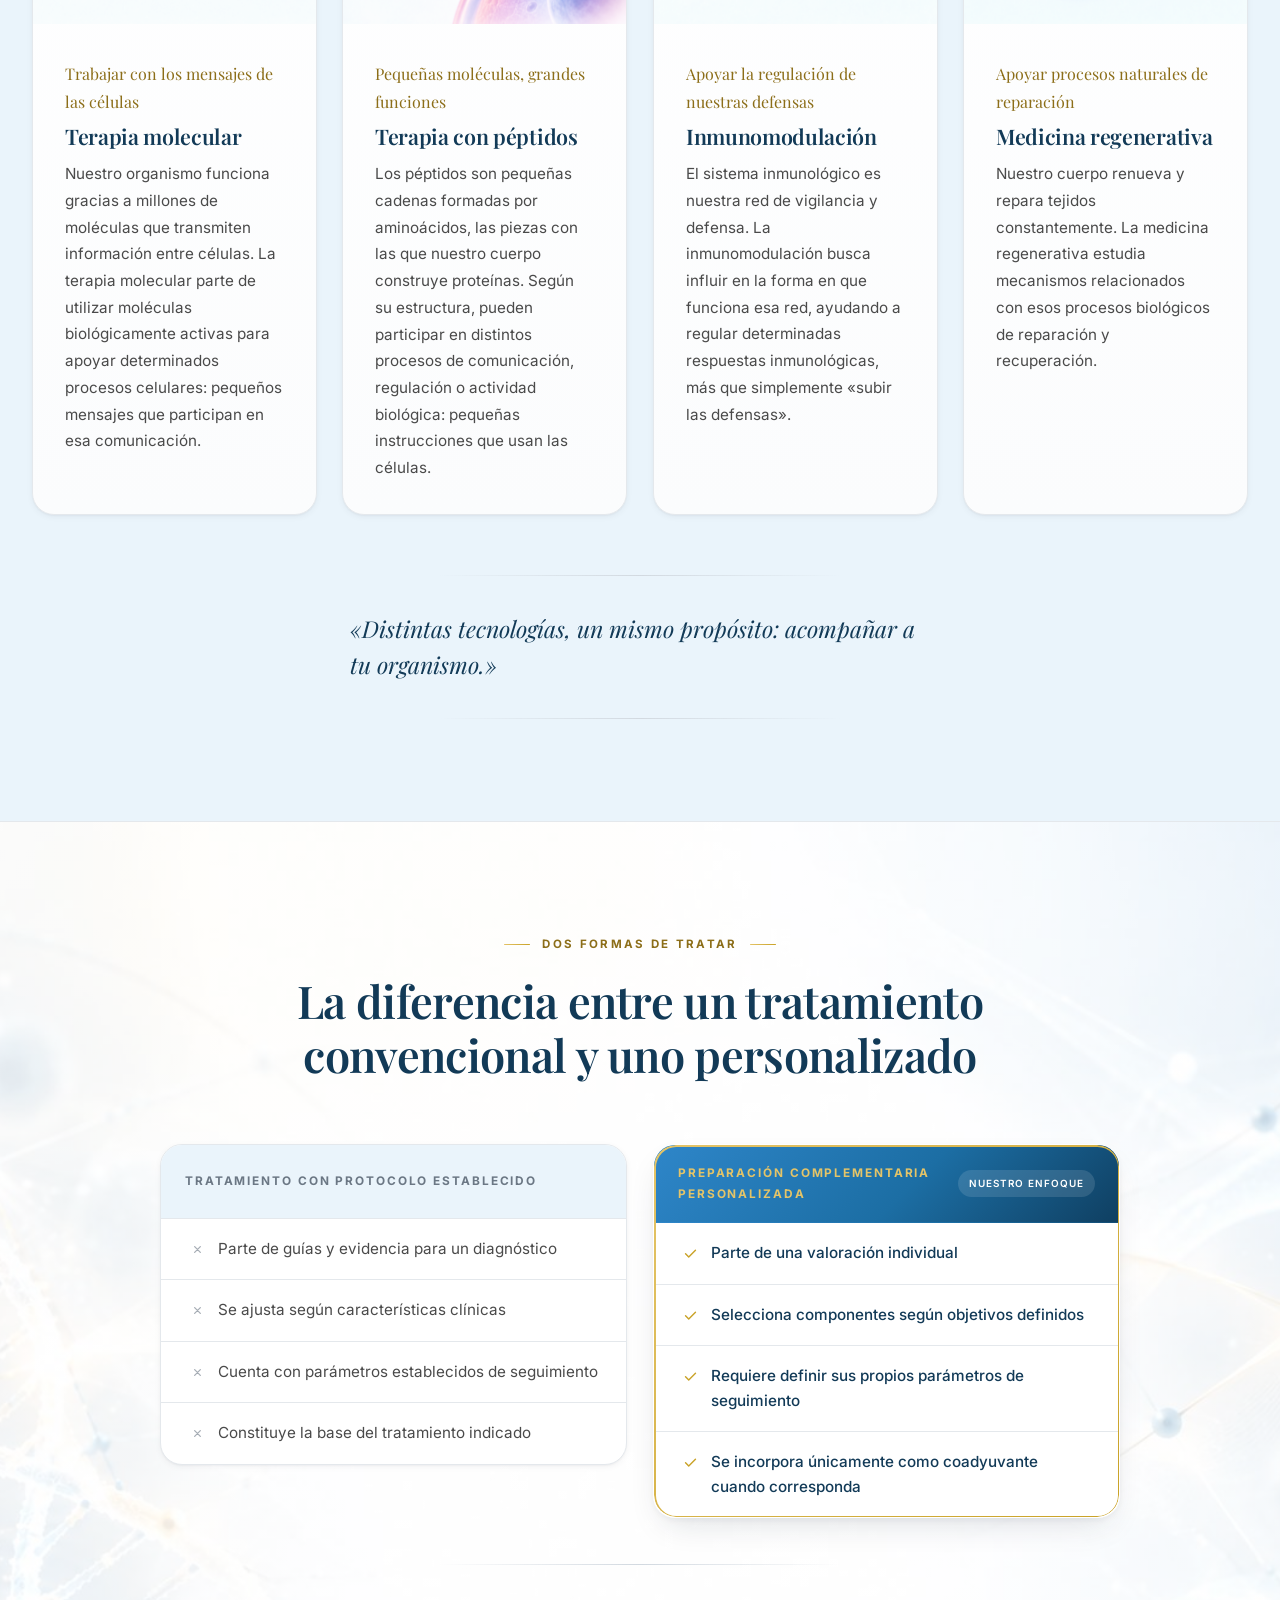
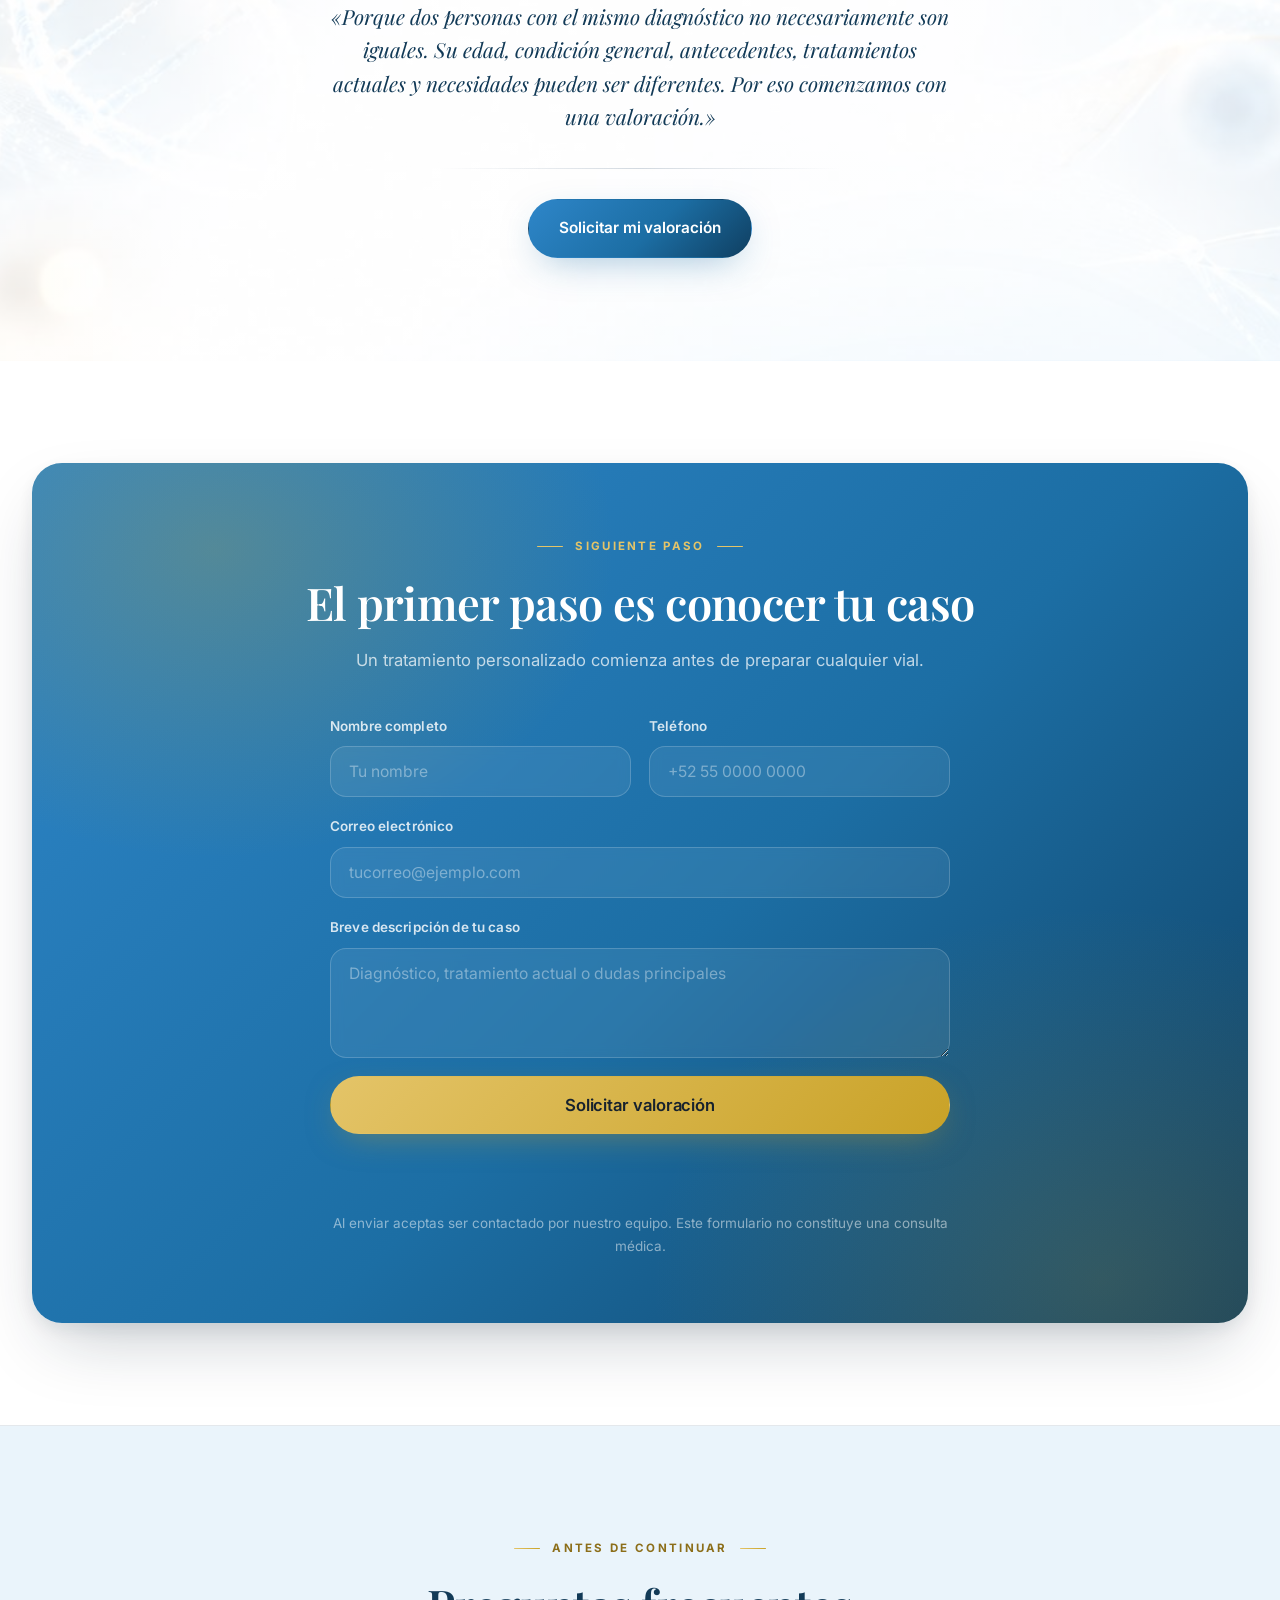
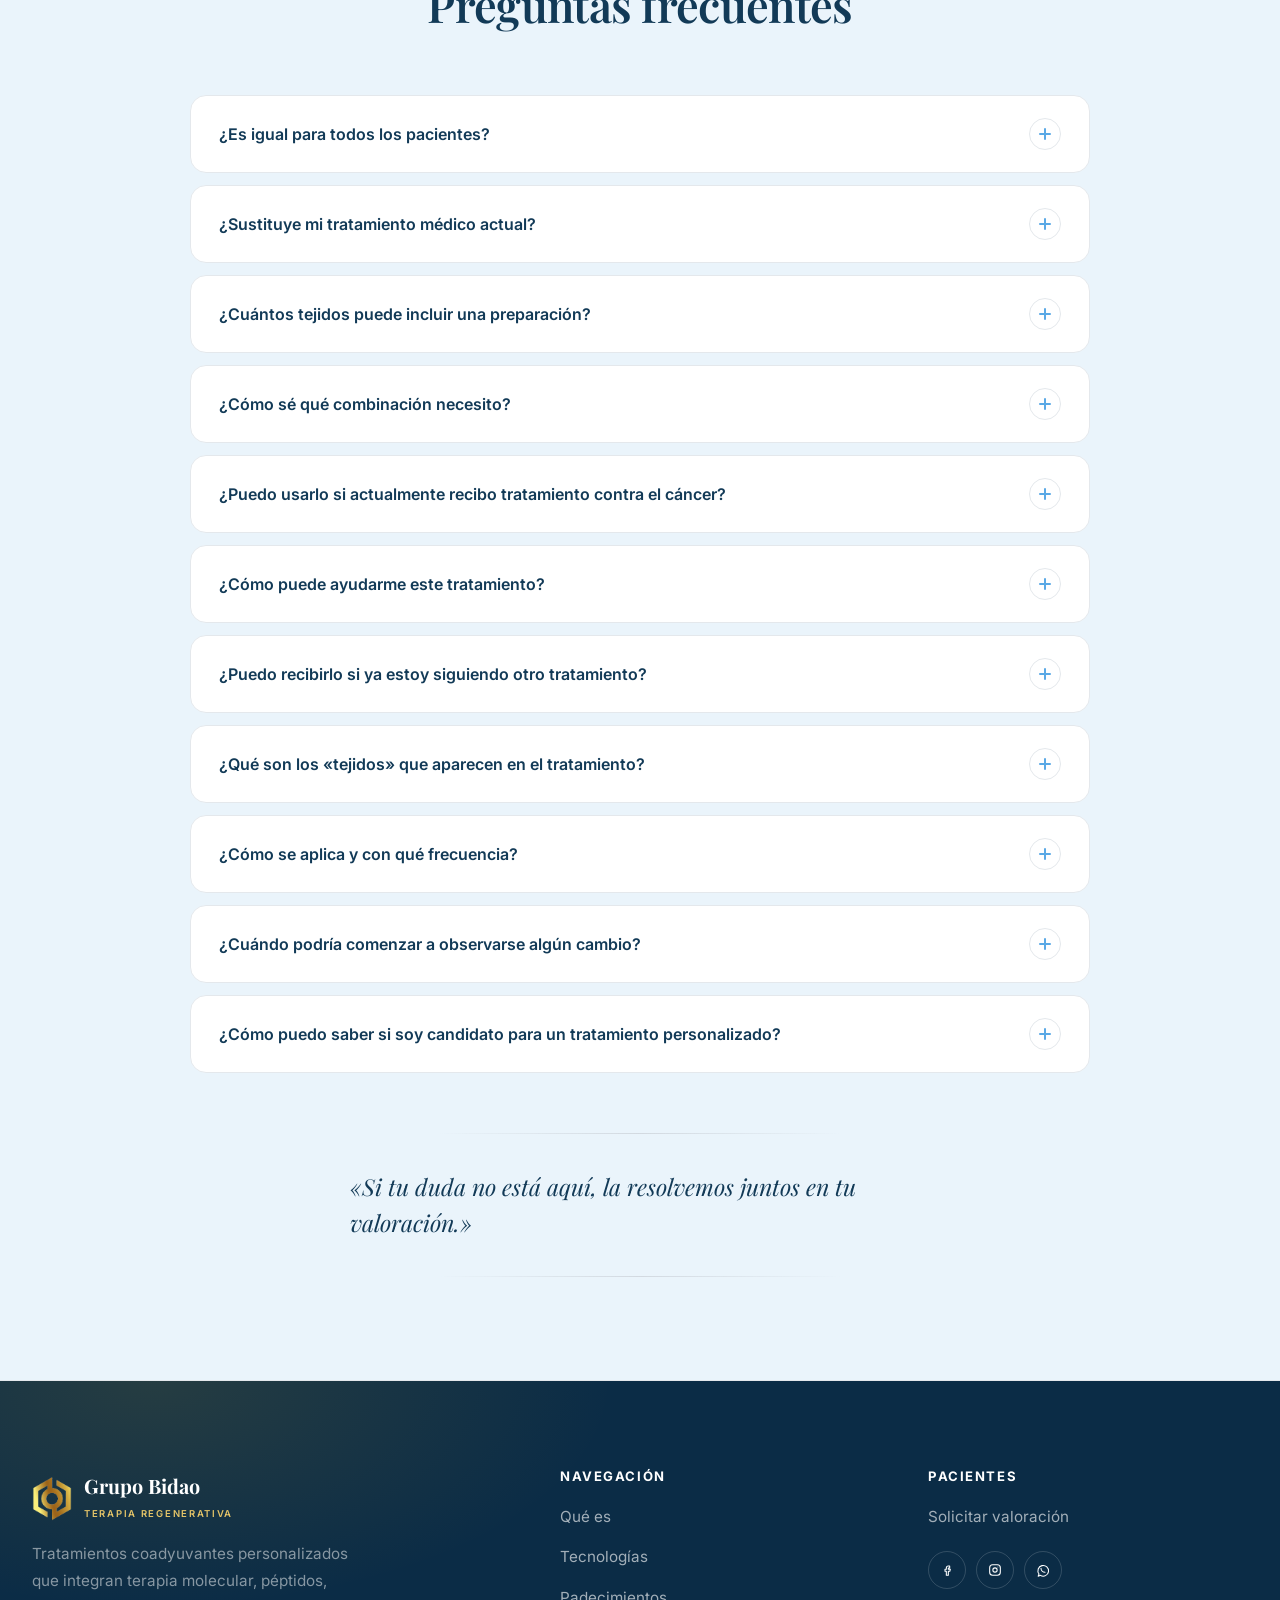
==== commit 28e219ce: "Agrega paso de explicacion y consentimiento; actualiza copy de la comparativa Co-Authored-By: Claude" ====
--- a/index.html
+++ b/index.html
@@ -309,7 +309,7 @@
       <div class="section-head center reveal">
         <span class="kicker">De tu caso al tratamiento</span>
         <h2>¿Cómo se personaliza?</h2>
-        <p class="section-sub">Un proceso de cinco pasos, en el mismo orden para cada paciente.</p>
+        <p class="section-sub">Un proceso de seis pasos, en el mismo orden para cada paciente.</p>
       </div>
       <div class="stepper" data-stagger>
         <div class="step reveal">
@@ -329,19 +329,26 @@
         <div class="step reveal">
           <div class="step-marker">3</div>
           <div class="step-body">
-            <h3>Preparación individual</h3>
-            <p>El material biológico se procesa en laboratorio bajo medidas de bioseguridad, en distintas etapas de preparación.</p>
+            <h3>Explicación y consentimiento</h3>
+            <p>Si el paciente es candidato, el médico explica la propuesta, composición general, objetivos, alternativas, limitaciones, seguimiento y costos antes de tomar una decisión.</p>
           </div>
         </div>
         <div class="step reveal">
           <div class="step-marker">4</div>
           <div class="step-body">
+            <h3>Preparación individual</h3>
+            <p>El material biológico se procesa en laboratorio bajo medidas de bioseguridad, en distintas etapas de preparación.</p>
+          </div>
+        </div>
+        <div class="step reveal">
+          <div class="step-marker">5</div>
+          <div class="step-body">
             <h3>Presentación del tratamiento</h3>
             <p>Se entrega en forma de viales liofilizados junto con su diluyente. <strong>Liofilizado</strong> significa simplemente que la sustancia se presenta en forma seca, para prepararse justo antes de utilizarse.</p>
           </div>
         </div>
         <div class="step reveal">
-          <div class="step-marker">5</div>
+          <div class="step-marker">6</div>
           <div class="step-body">
             <h3>Seguimiento médico</h3>
             <p>La frecuencia de aplicación se determina de acuerdo con la indicación de tu médico. No todos los pacientes reciben necesariamente el mismo esquema.</p>
@@ -410,24 +417,24 @@
       </div>
       <div class="comparison-grid" data-stagger>
         <div class="comparison-col reveal">
-          <div class="comparison-head">Tratamiento estandarizado</div>
+          <div class="comparison-head">Tratamiento con protocolo establecido</div>
           <ul>
-            <li><svg viewBox="0 0 24 24" fill="none" stroke="currentColor" stroke-width="1.8" stroke-linecap="round" aria-hidden="true"><path d="M8 8l8 8M16 8l-8 8"/></svg>Un mismo esquema puede utilizarse en muchas personas</li>
-            <li><svg viewBox="0 0 24 24" fill="none" stroke="currentColor" stroke-width="1.8" stroke-linecap="round" aria-hidden="true"><path d="M8 8l8 8M16 8l-8 8"/></svg>Fórmula previamente establecida</li>
-            <li><svg viewBox="0 0 24 24" fill="none" stroke="currentColor" stroke-width="1.8" stroke-linecap="round" aria-hidden="true"><path d="M8 8l8 8M16 8l-8 8"/></svg>El producto es el punto de partida</li>
-            <li><svg viewBox="0 0 24 24" fill="none" stroke="currentColor" stroke-width="1.8" stroke-linecap="round" aria-hidden="true"><path d="M8 8l8 8M16 8l-8 8"/></svg>Menor personalización</li>
+            <li><svg viewBox="0 0 24 24" fill="none" stroke="currentColor" stroke-width="1.8" stroke-linecap="round" aria-hidden="true"><path d="M8 8l8 8M16 8l-8 8"/></svg>Parte de guías y evidencia para un diagnóstico</li>
+            <li><svg viewBox="0 0 24 24" fill="none" stroke="currentColor" stroke-width="1.8" stroke-linecap="round" aria-hidden="true"><path d="M8 8l8 8M16 8l-8 8"/></svg>Se ajusta según características clínicas</li>
+            <li><svg viewBox="0 0 24 24" fill="none" stroke="currentColor" stroke-width="1.8" stroke-linecap="round" aria-hidden="true"><path d="M8 8l8 8M16 8l-8 8"/></svg>Cuenta con parámetros establecidos de seguimiento</li>
+            <li><svg viewBox="0 0 24 24" fill="none" stroke="currentColor" stroke-width="1.8" stroke-linecap="round" aria-hidden="true"><path d="M8 8l8 8M16 8l-8 8"/></svg>Constituye la base del tratamiento indicado</li>
           </ul>
         </div>
         <div class="comparison-col is-highlight reveal">
           <div class="comparison-head">
-            Tratamiento personalizado
+            Preparación complementaria personalizada
             <span class="head-badge">Nuestro enfoque</span>
           </div>
           <ul>
-            <li><svg viewBox="0 0 24 24" fill="none" stroke="currentColor" stroke-width="2" stroke-linecap="round" stroke-linejoin="round" aria-hidden="true"><path d="M5 12.5l4.5 4.5L19 7.5"/></svg>Se consideran características particulares del paciente</li>
-            <li><svg viewBox="0 0 24 24" fill="none" stroke="currentColor" stroke-width="2" stroke-linecap="round" stroke-linejoin="round" aria-hidden="true"><path d="M5 12.5l4.5 4.5L19 7.5"/></svg>Se selecciona una combinación según el caso</li>
-            <li><svg viewBox="0 0 24 24" fill="none" stroke="currentColor" stroke-width="2" stroke-linecap="round" stroke-linejoin="round" aria-hidden="true"><path d="M5 12.5l4.5 4.5L19 7.5"/></svg>El paciente es el punto de partida</li>
-            <li><svg viewBox="0 0 24 24" fill="none" stroke="currentColor" stroke-width="2" stroke-linecap="round" stroke-linejoin="round" aria-hidden="true"><path d="M5 12.5l4.5 4.5L19 7.5"/></svg>Mayor enfoque individual</li>
+            <li><svg viewBox="0 0 24 24" fill="none" stroke="currentColor" stroke-width="2" stroke-linecap="round" stroke-linejoin="round" aria-hidden="true"><path d="M5 12.5l4.5 4.5L19 7.5"/></svg>Parte de una valoración individual</li>
+            <li><svg viewBox="0 0 24 24" fill="none" stroke="currentColor" stroke-width="2" stroke-linecap="round" stroke-linejoin="round" aria-hidden="true"><path d="M5 12.5l4.5 4.5L19 7.5"/></svg>Selecciona componentes según objetivos definidos</li>
+            <li><svg viewBox="0 0 24 24" fill="none" stroke="currentColor" stroke-width="2" stroke-linecap="round" stroke-linejoin="round" aria-hidden="true"><path d="M5 12.5l4.5 4.5L19 7.5"/></svg>Requiere definir sus propios parámetros de seguimiento</li>
+            <li><svg viewBox="0 0 24 24" fill="none" stroke="currentColor" stroke-width="2" stroke-linecap="round" stroke-linejoin="round" aria-hidden="true"><path d="M5 12.5l4.5 4.5L19 7.5"/></svg>Se incorpora únicamente como coadyuvante cuando corresponda</li>
           </ul>
         </div>
       </div>
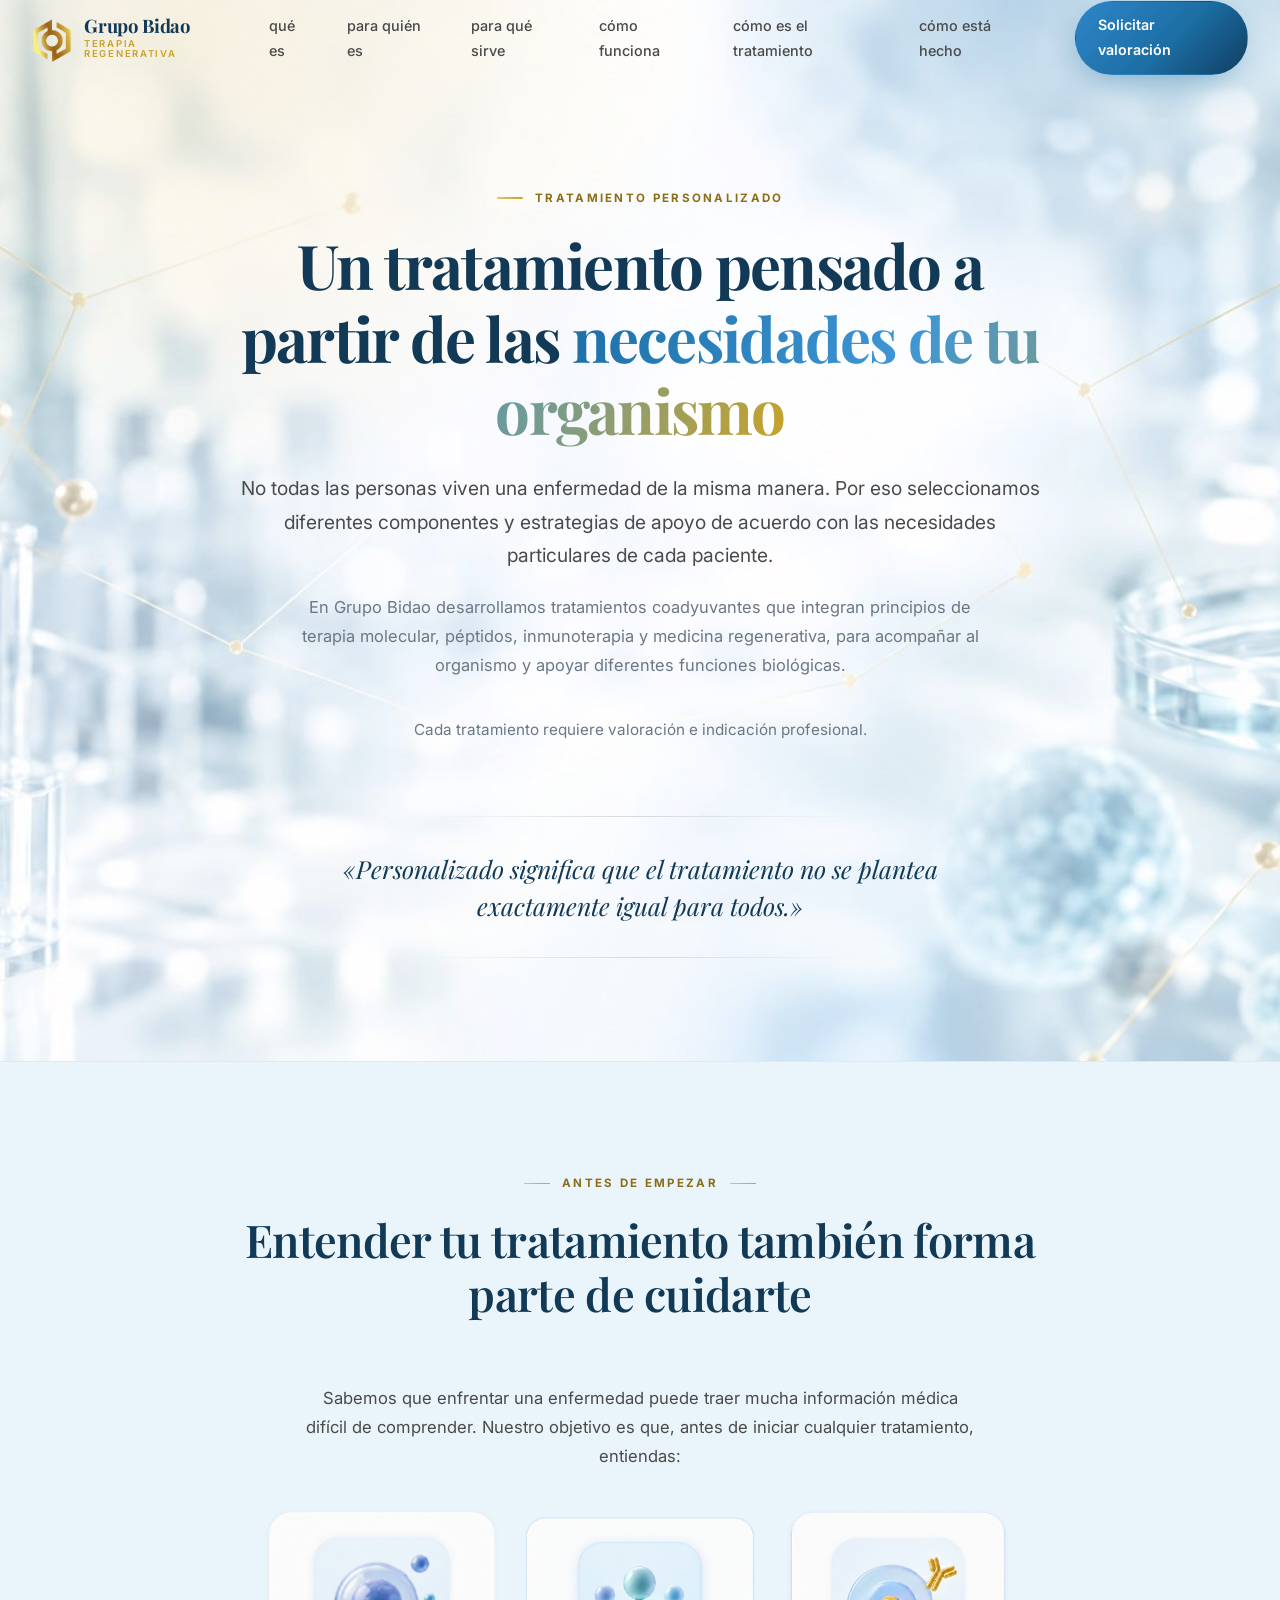
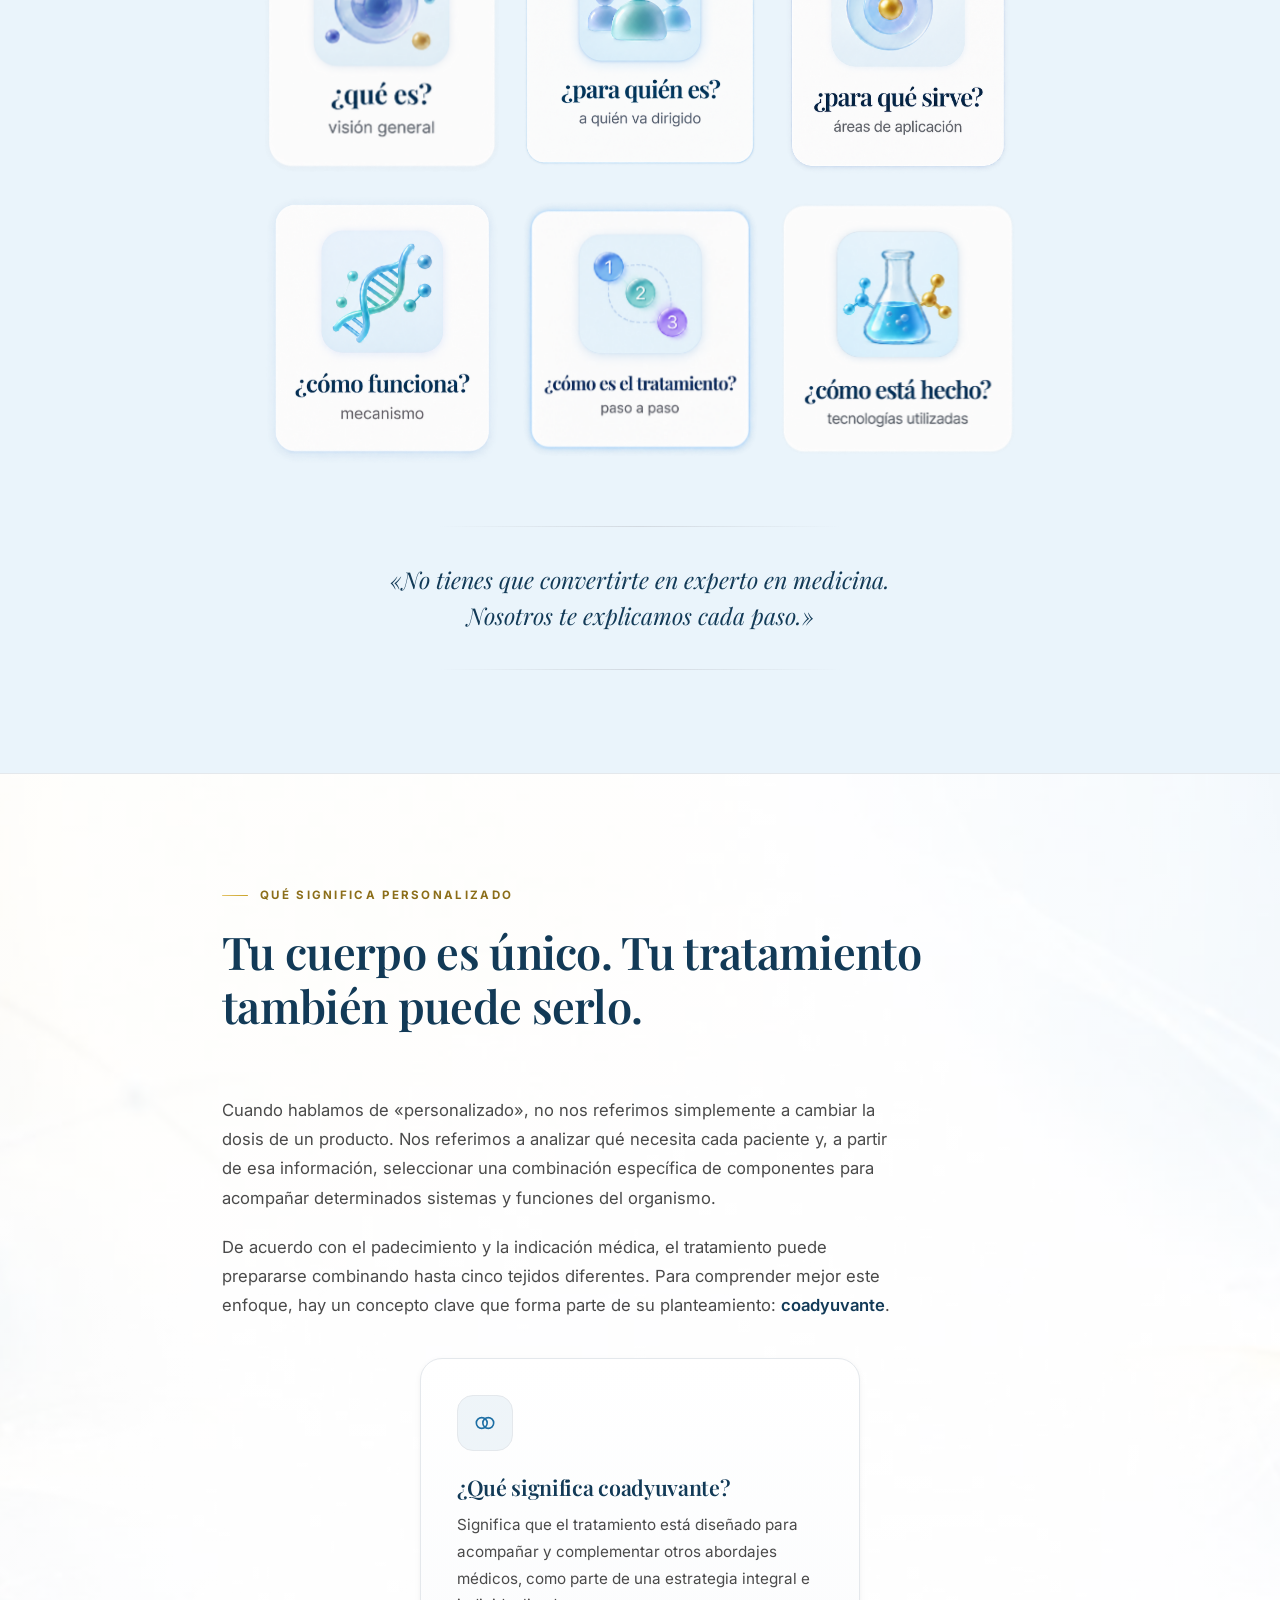
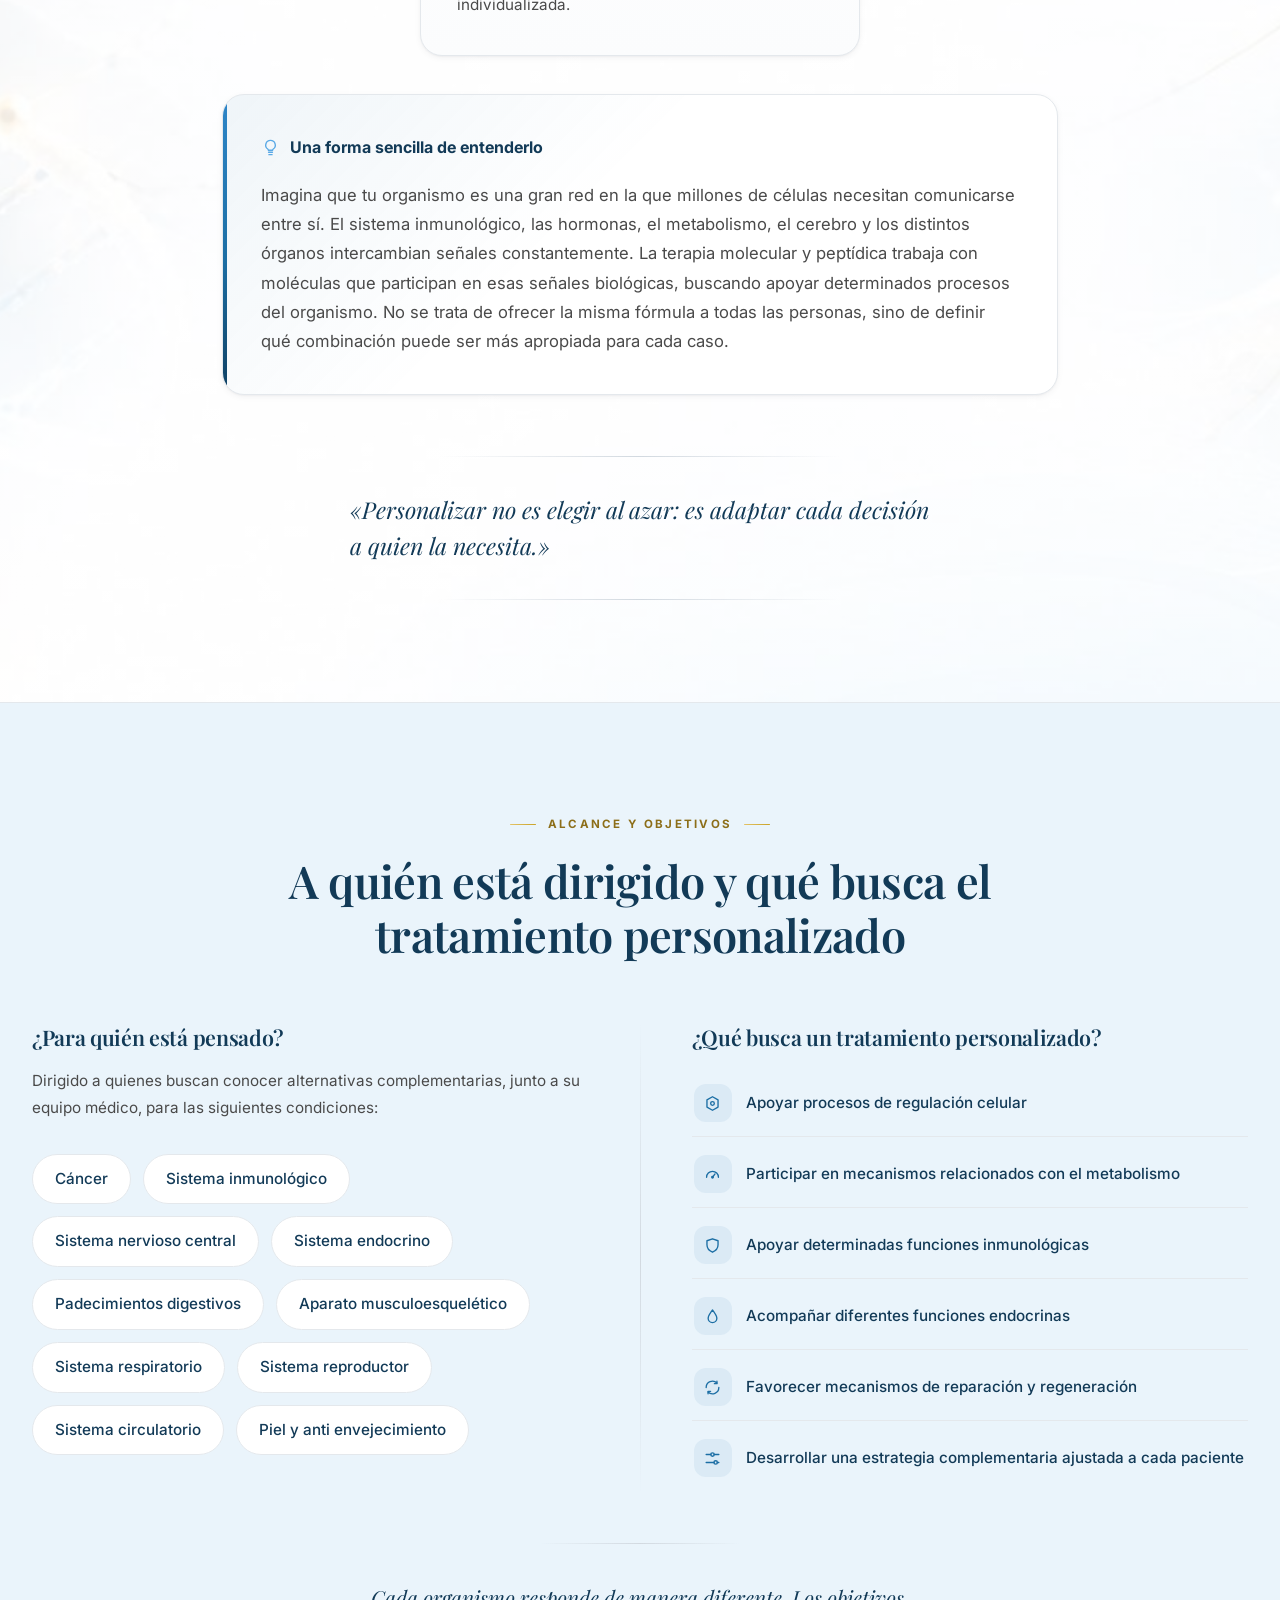
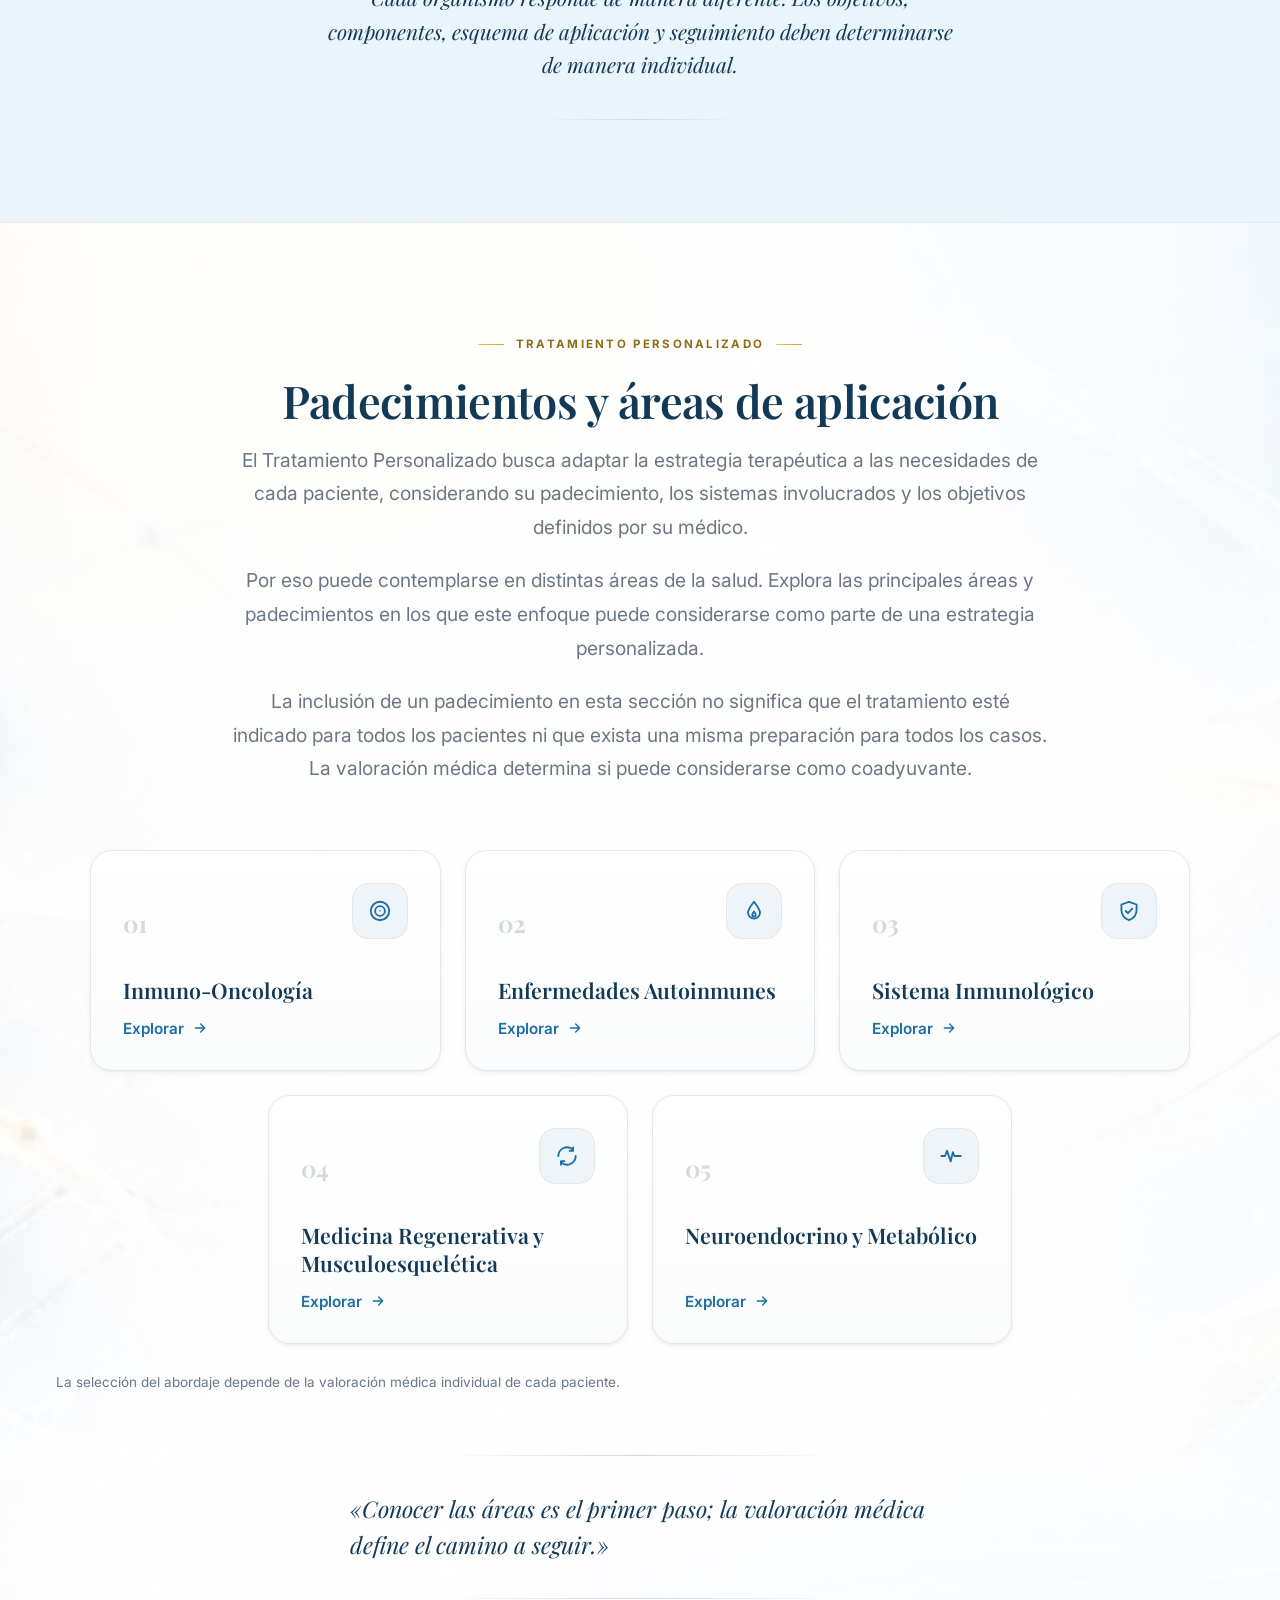
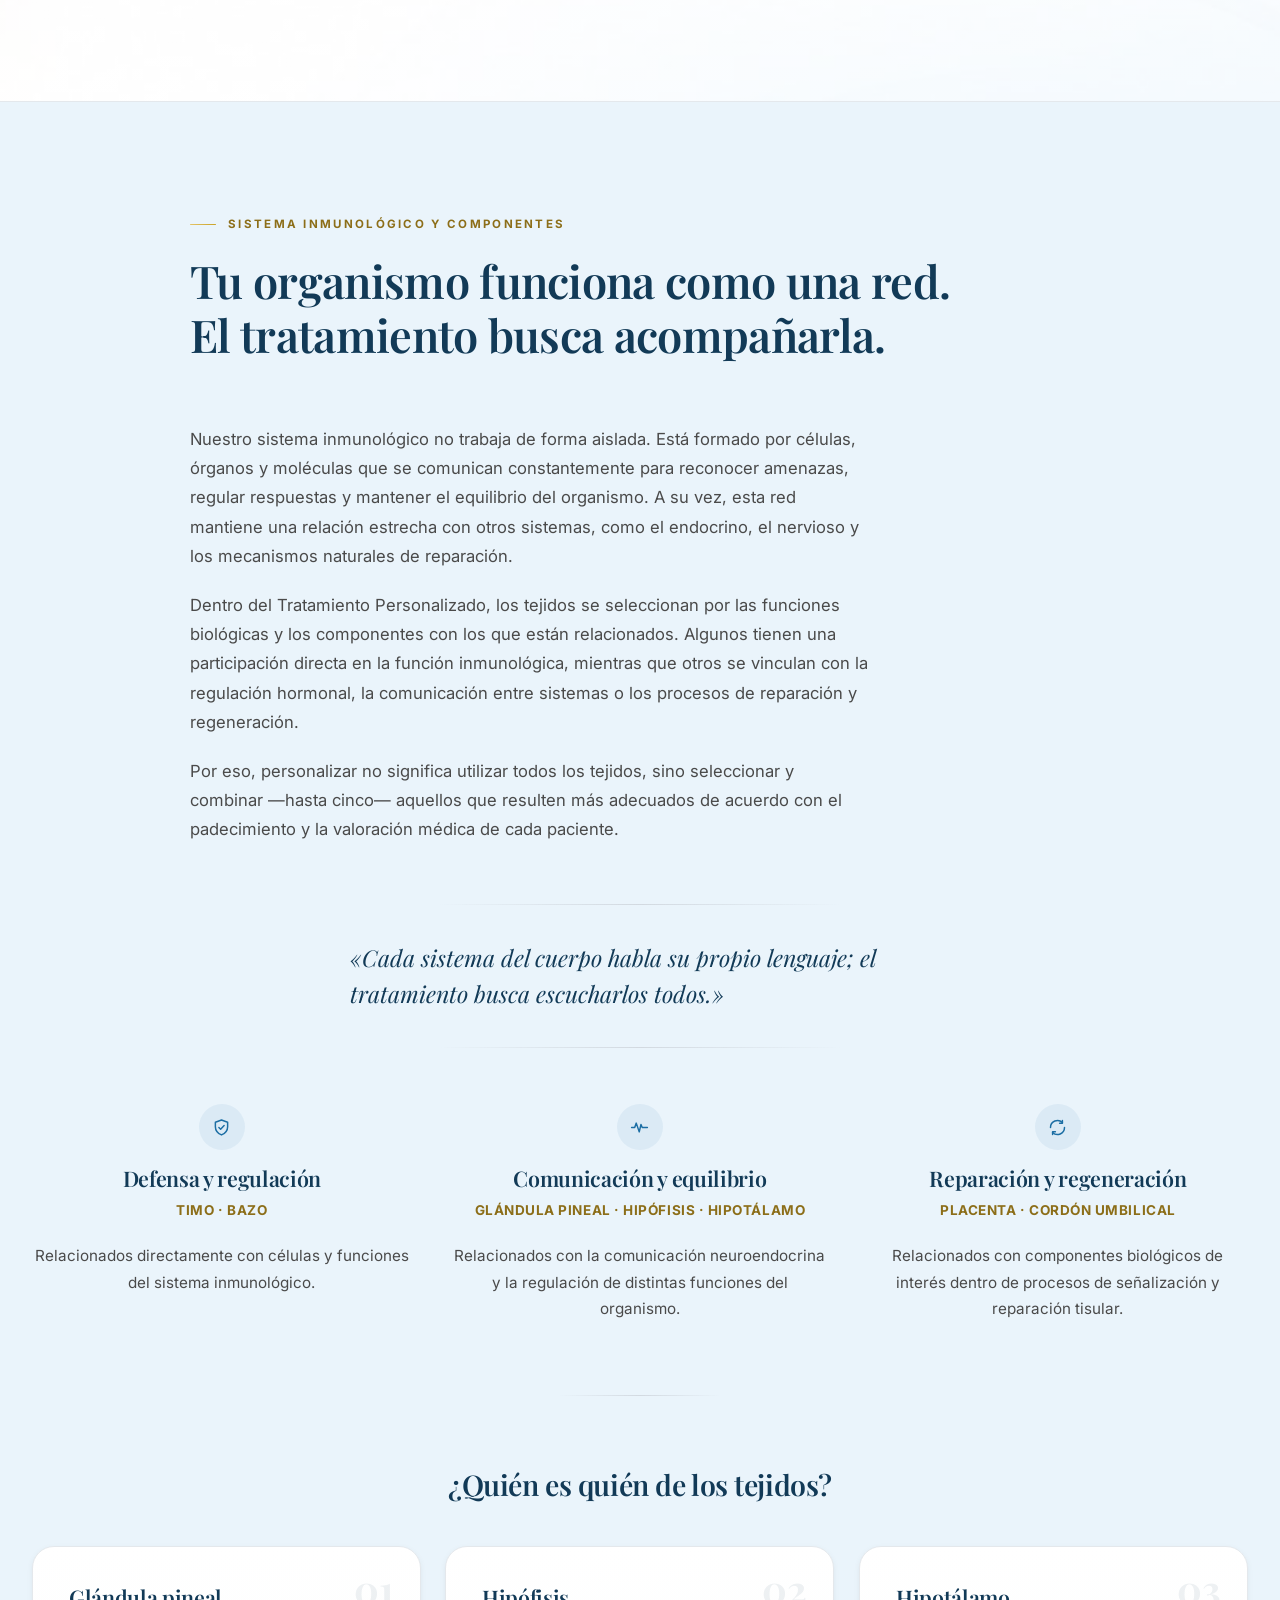
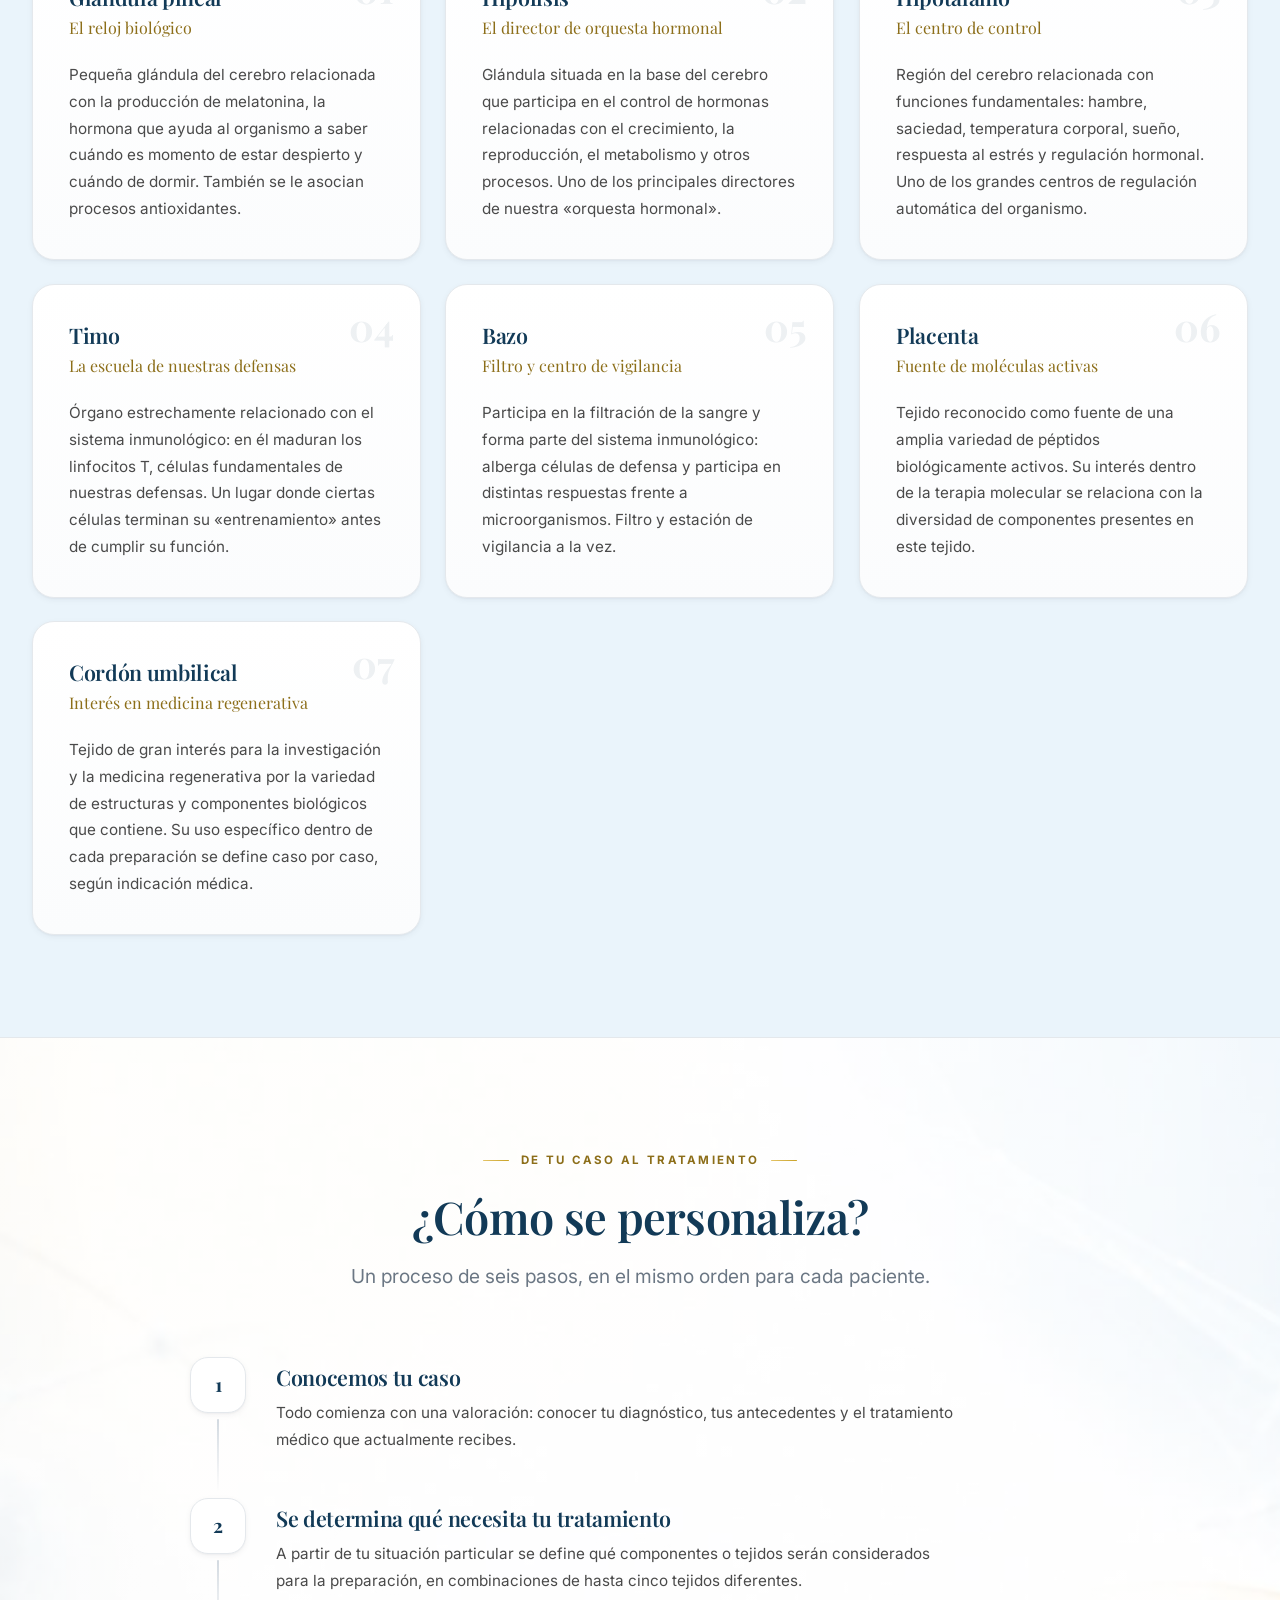
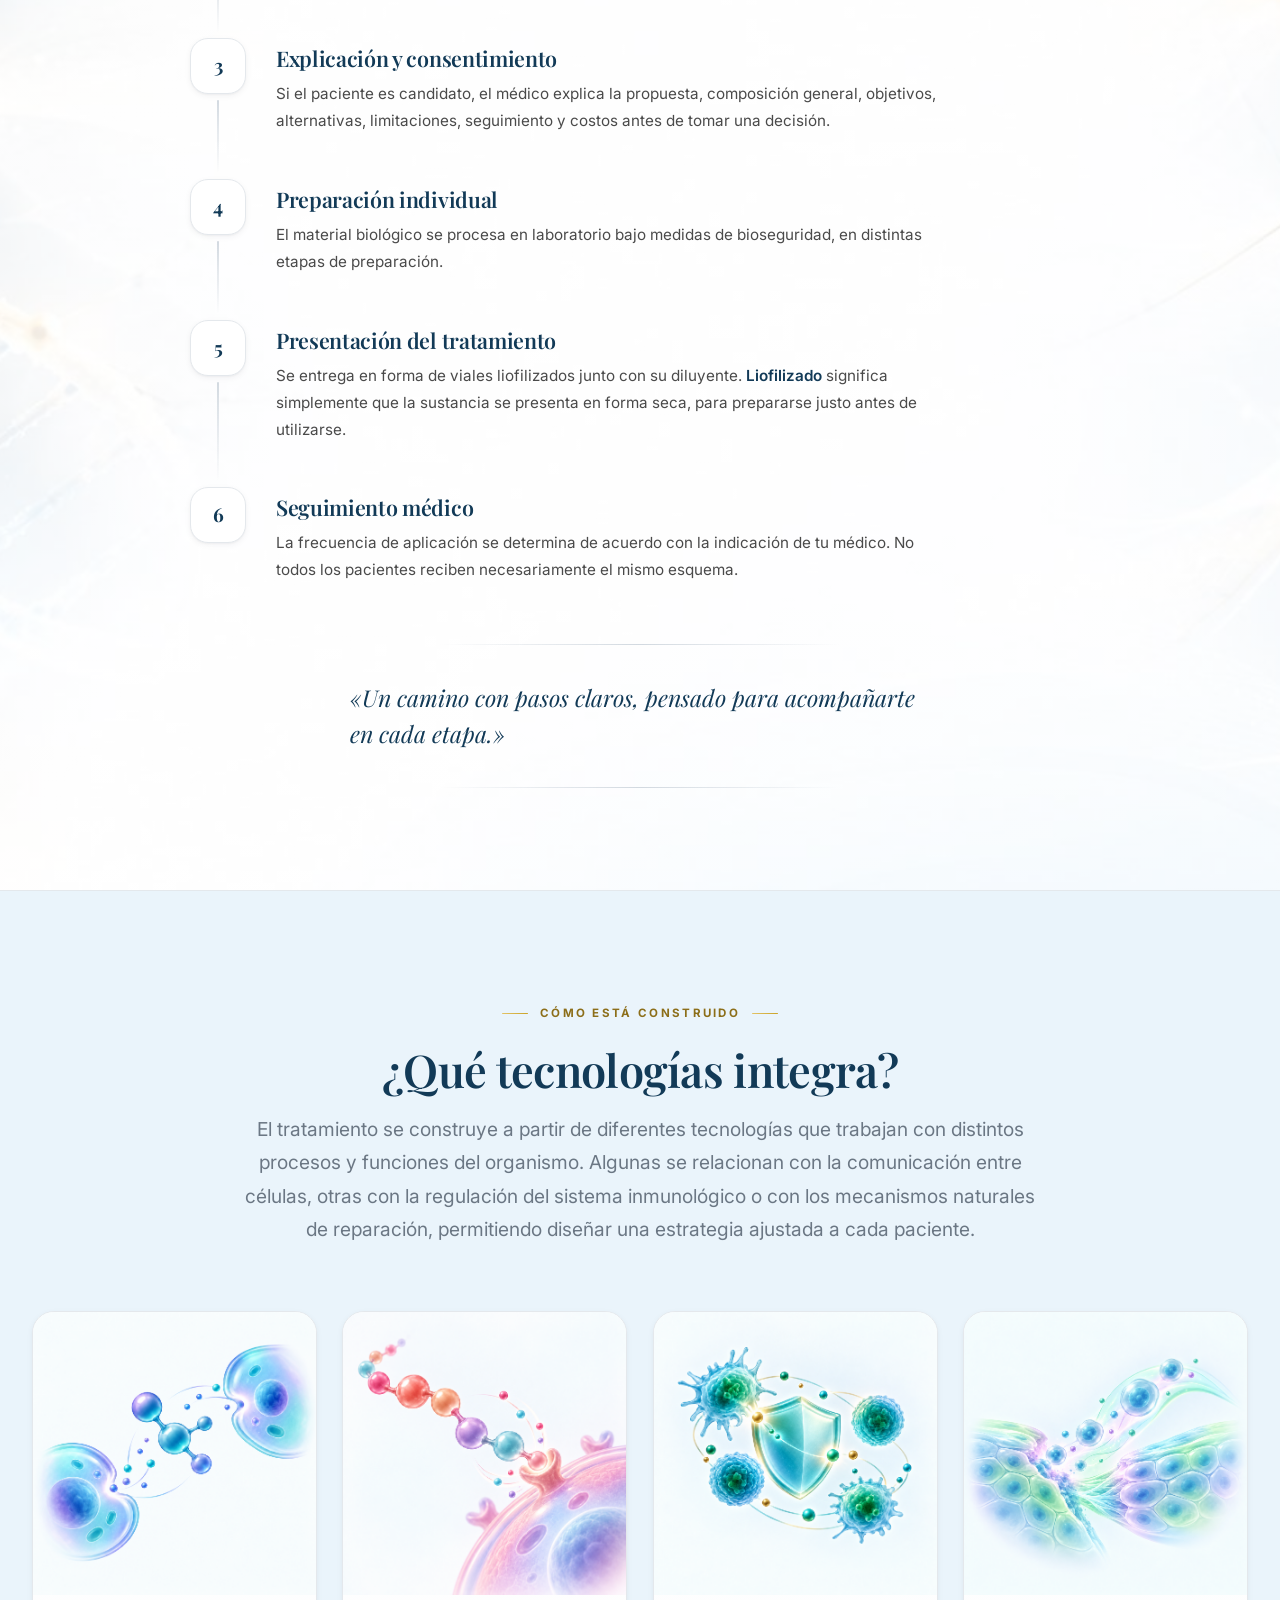
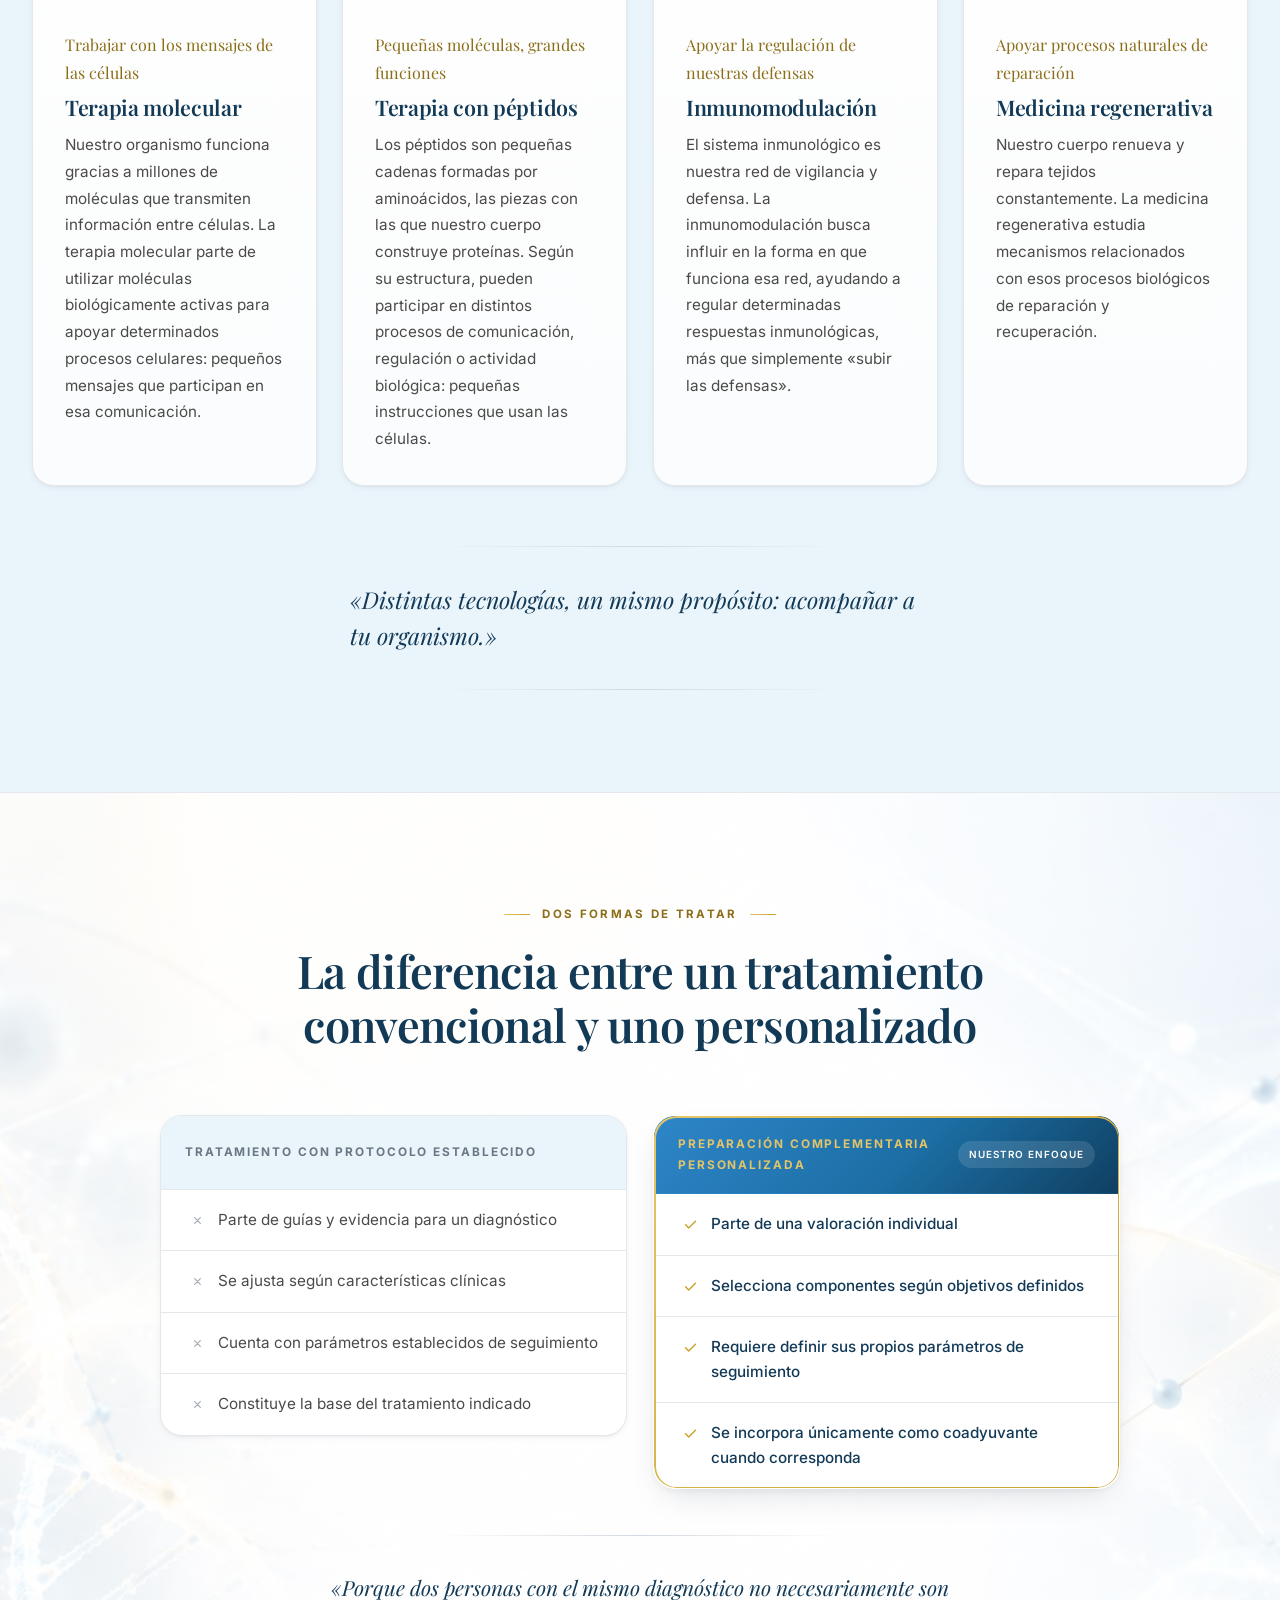
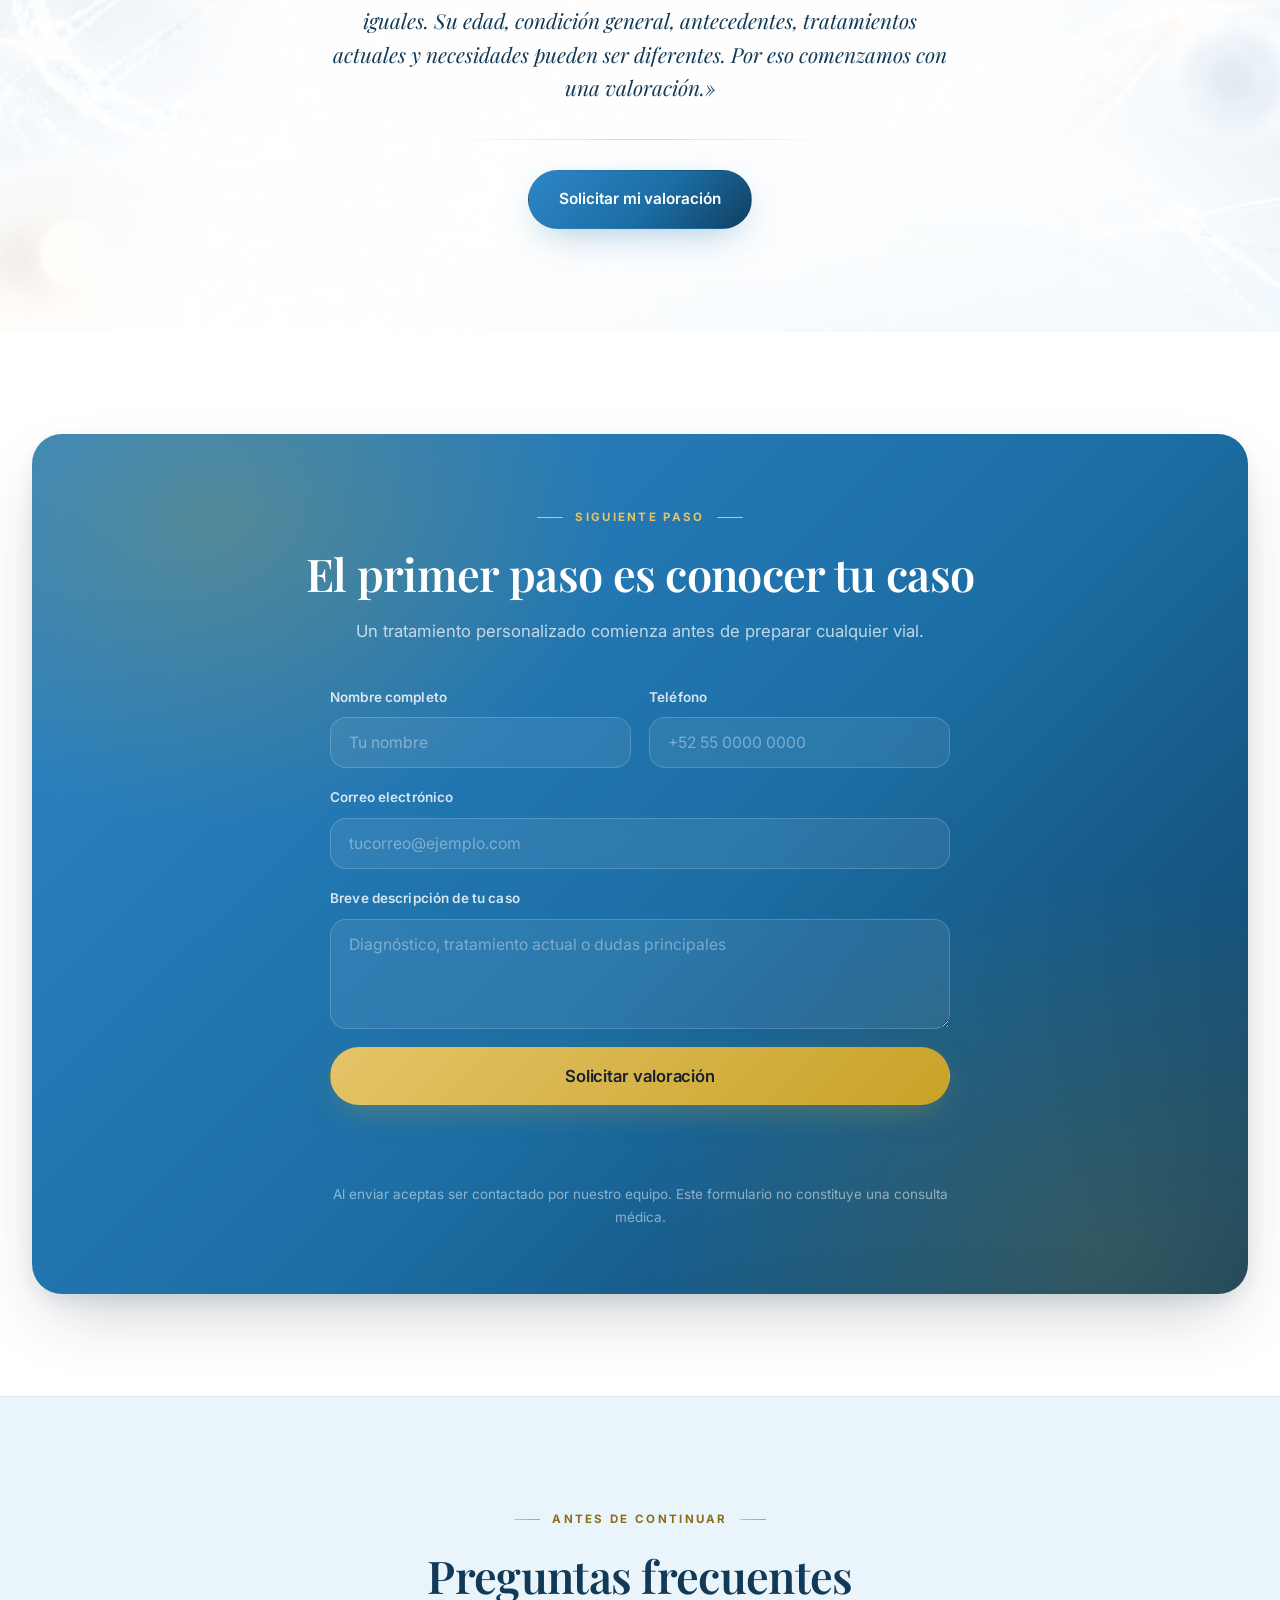
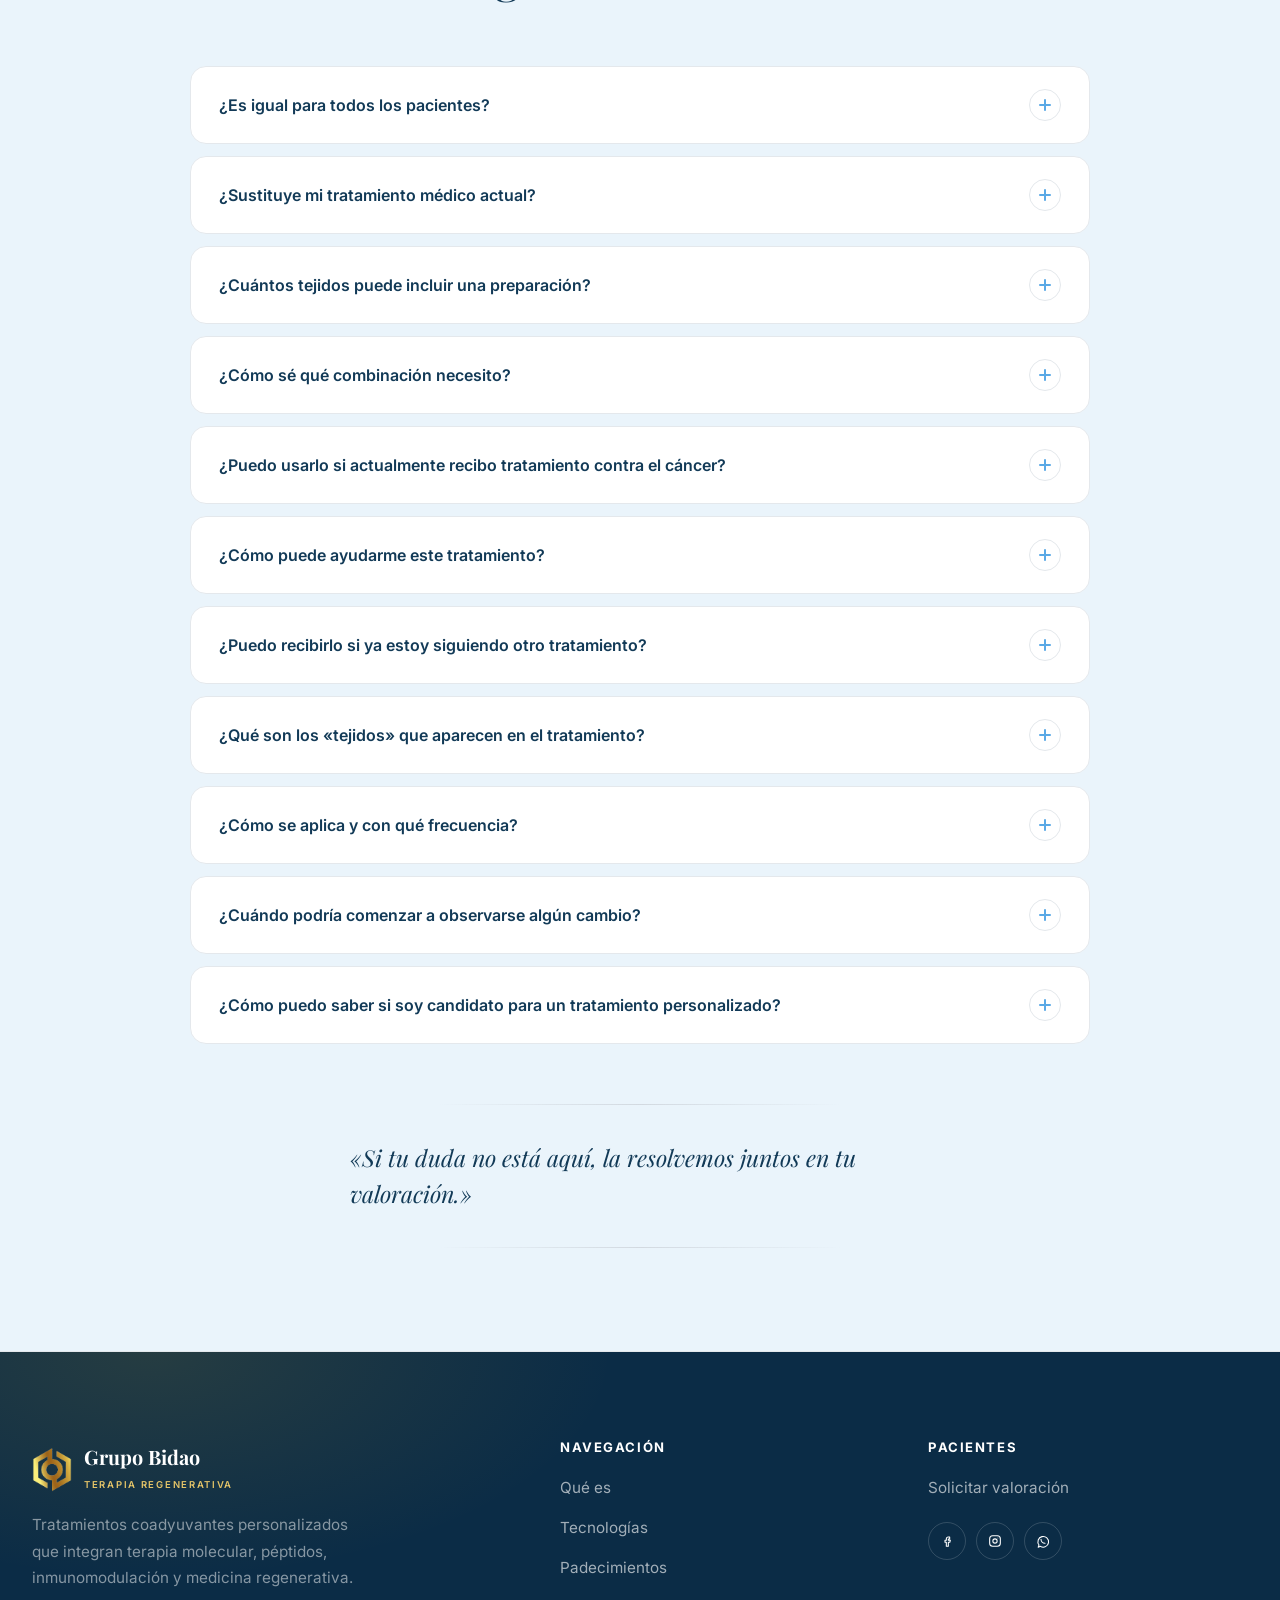
==== commit a6d69770: "Quita menciones de inocuo de la seccion Que es personalizado Se elimina del parrafo y de la tarjeta " ====
--- a/index.html
+++ b/index.html
@@ -103,26 +103,16 @@
       </div>
       <div class="reveal">
         <p>Cuando hablamos de «personalizado», no nos referimos simplemente a cambiar la dosis de un producto. Nos referimos a analizar qué necesita cada paciente y, a partir de esa información, seleccionar una combinación específica de componentes para acompañar determinados sistemas y funciones del organismo.</p>
-        <p>De acuerdo con el padecimiento y la indicación médica, el tratamiento puede prepararse combinando hasta cinco tejidos diferentes. Para comprender mejor este enfoque, hay dos conceptos clave que forman parte de su planteamiento: <strong>coadyuvante</strong> e <strong>inocuo</strong>.</p>
-      </div>
-
-      <div class="grid-2" data-stagger>
-        <article class="card reveal">
-          <div class="icon-wrap">
-            <svg viewBox="0 0 24 24" fill="none" stroke="currentColor" stroke-width="1.5" stroke-linecap="round" stroke-linejoin="round" aria-hidden="true"><circle cx="9" cy="12" r="5"/><circle cx="15" cy="12" r="5"/></svg>
-          </div>
-          <h3 class="card-title">¿Qué significa coadyuvante?</h3>
-          <p>Significa que el tratamiento está diseñado para acompañar y complementar otros abordajes médicos, como parte de una estrategia integral e individualizada.</p>
-        </article>
-
-        <article class="card reveal">
-          <div class="icon-wrap">
-            <svg viewBox="0 0 24 24" fill="none" stroke="currentColor" stroke-width="1.5" stroke-linecap="round" stroke-linejoin="round" aria-hidden="true"><path d="M12 3.5c3.5 4.2 6 7.6 6 10.3a6 6 0 0 1-12 0c0-2.7 2.5-6.1 6-10.3z"/><path d="M9.6 15a2.6 2.6 0 0 0 2.6 2.6"/></svg>
-          </div>
-          <h3 class="card-title">¿Qué significa inocuo?</h3>
-          <p>Se refiere a un enfoque que busca ser bien tolerado para el organismo. Aun así, su uso siempre debe valorarse de manera individual.</p>
-        </article>
-      </div>
+        <p>De acuerdo con el padecimiento y la indicación médica, el tratamiento puede prepararse combinando hasta cinco tejidos diferentes. Para comprender mejor este enfoque, hay un concepto clave que forma parte de su planteamiento: <strong>coadyuvante</strong>.</p>
+      </div>
+
+      <article class="card concept-card reveal">
+        <div class="icon-wrap">
+          <svg viewBox="0 0 24 24" fill="none" stroke="currentColor" stroke-width="1.5" stroke-linecap="round" stroke-linejoin="round" aria-hidden="true"><circle cx="9" cy="12" r="5"/><circle cx="15" cy="12" r="5"/></svg>
+        </div>
+        <h3 class="card-title">¿Qué significa coadyuvante?</h3>
+        <p>Significa que el tratamiento está diseñado para acompañar y complementar otros abordajes médicos, como parte de una estrategia integral e individualizada.</p>
+      </article>
 
       <div class="callout reveal">
         <p class="callout-label">
--- a/css/styles.css
+++ b/css/styles.css
@@ -437,6 +437,8 @@
   transition: transform 420ms var(--ease), box-shadow 420ms var(--ease), border-color 420ms var(--ease-soft);
   overflow: hidden;
 }
+.concept-card { max-width: 440px; margin: 38px auto 0; }
+
 .card::before {
   content: '';
   position: absolute;
